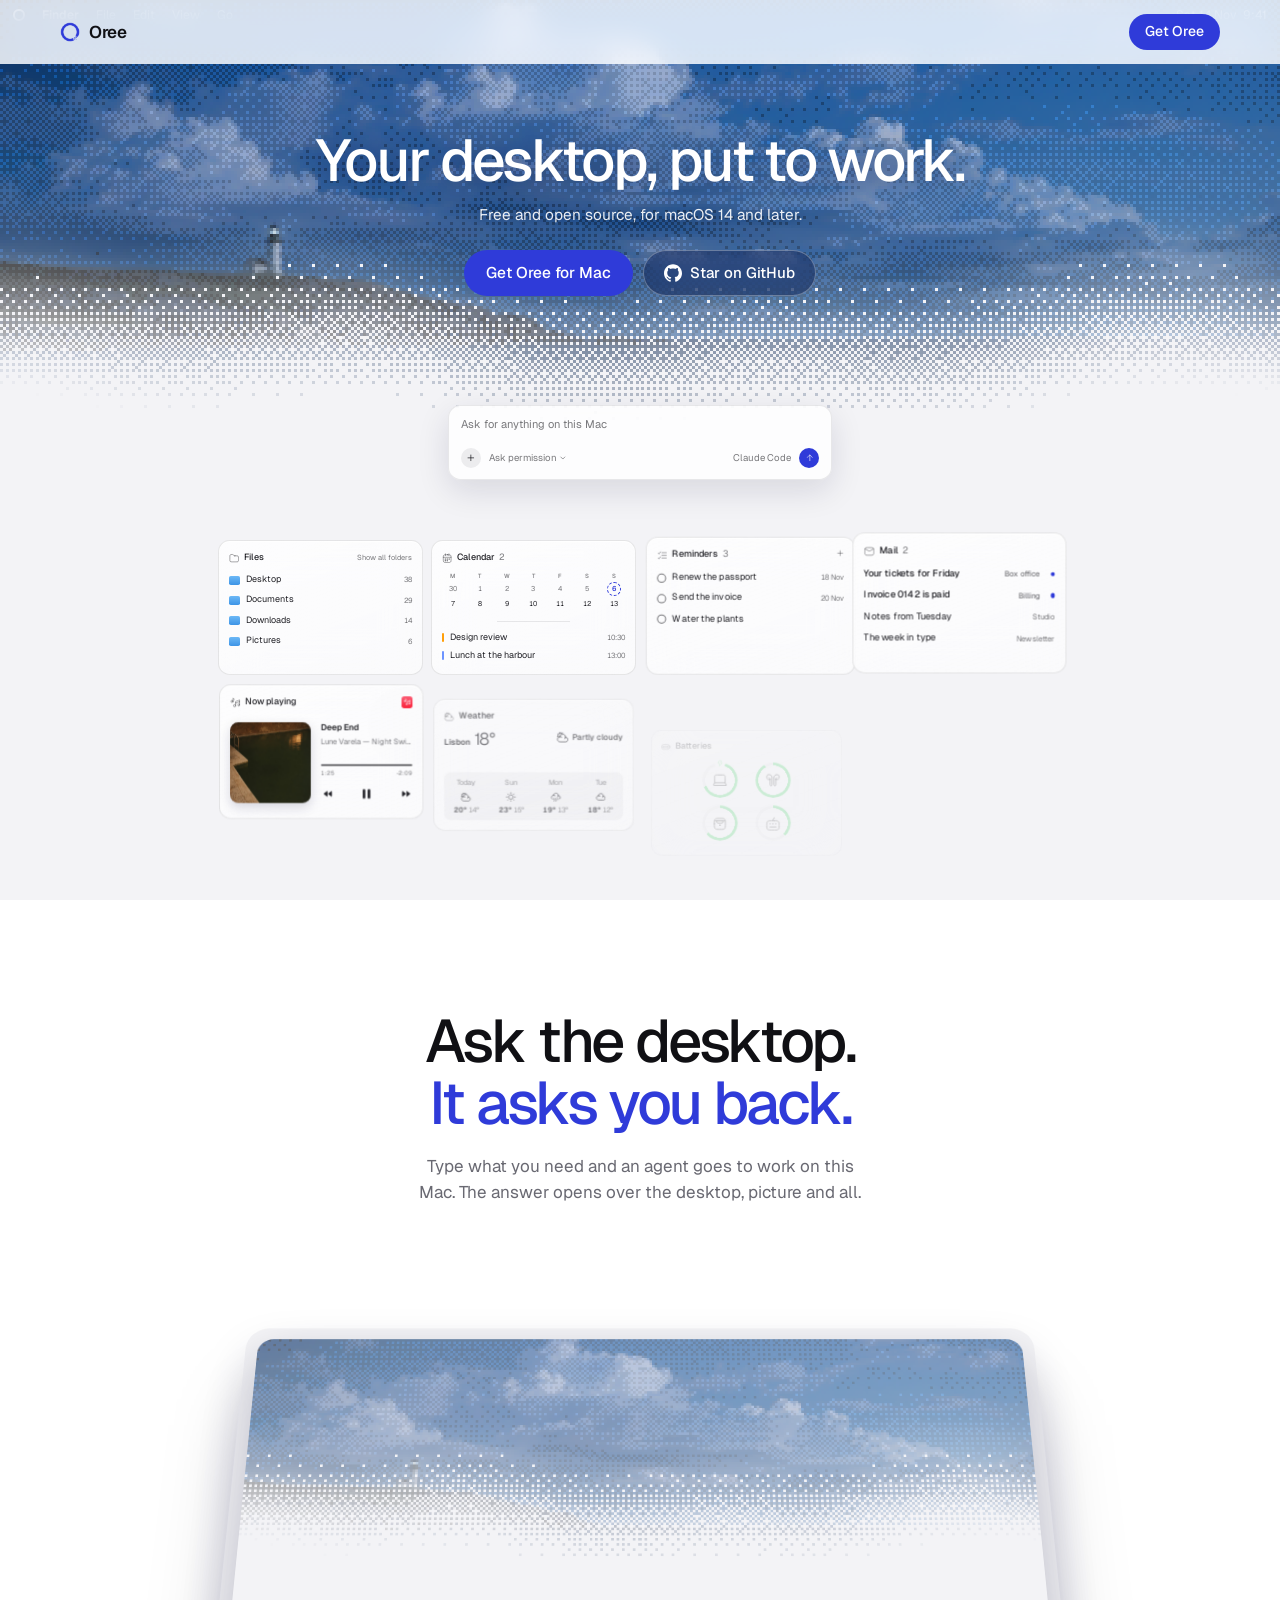
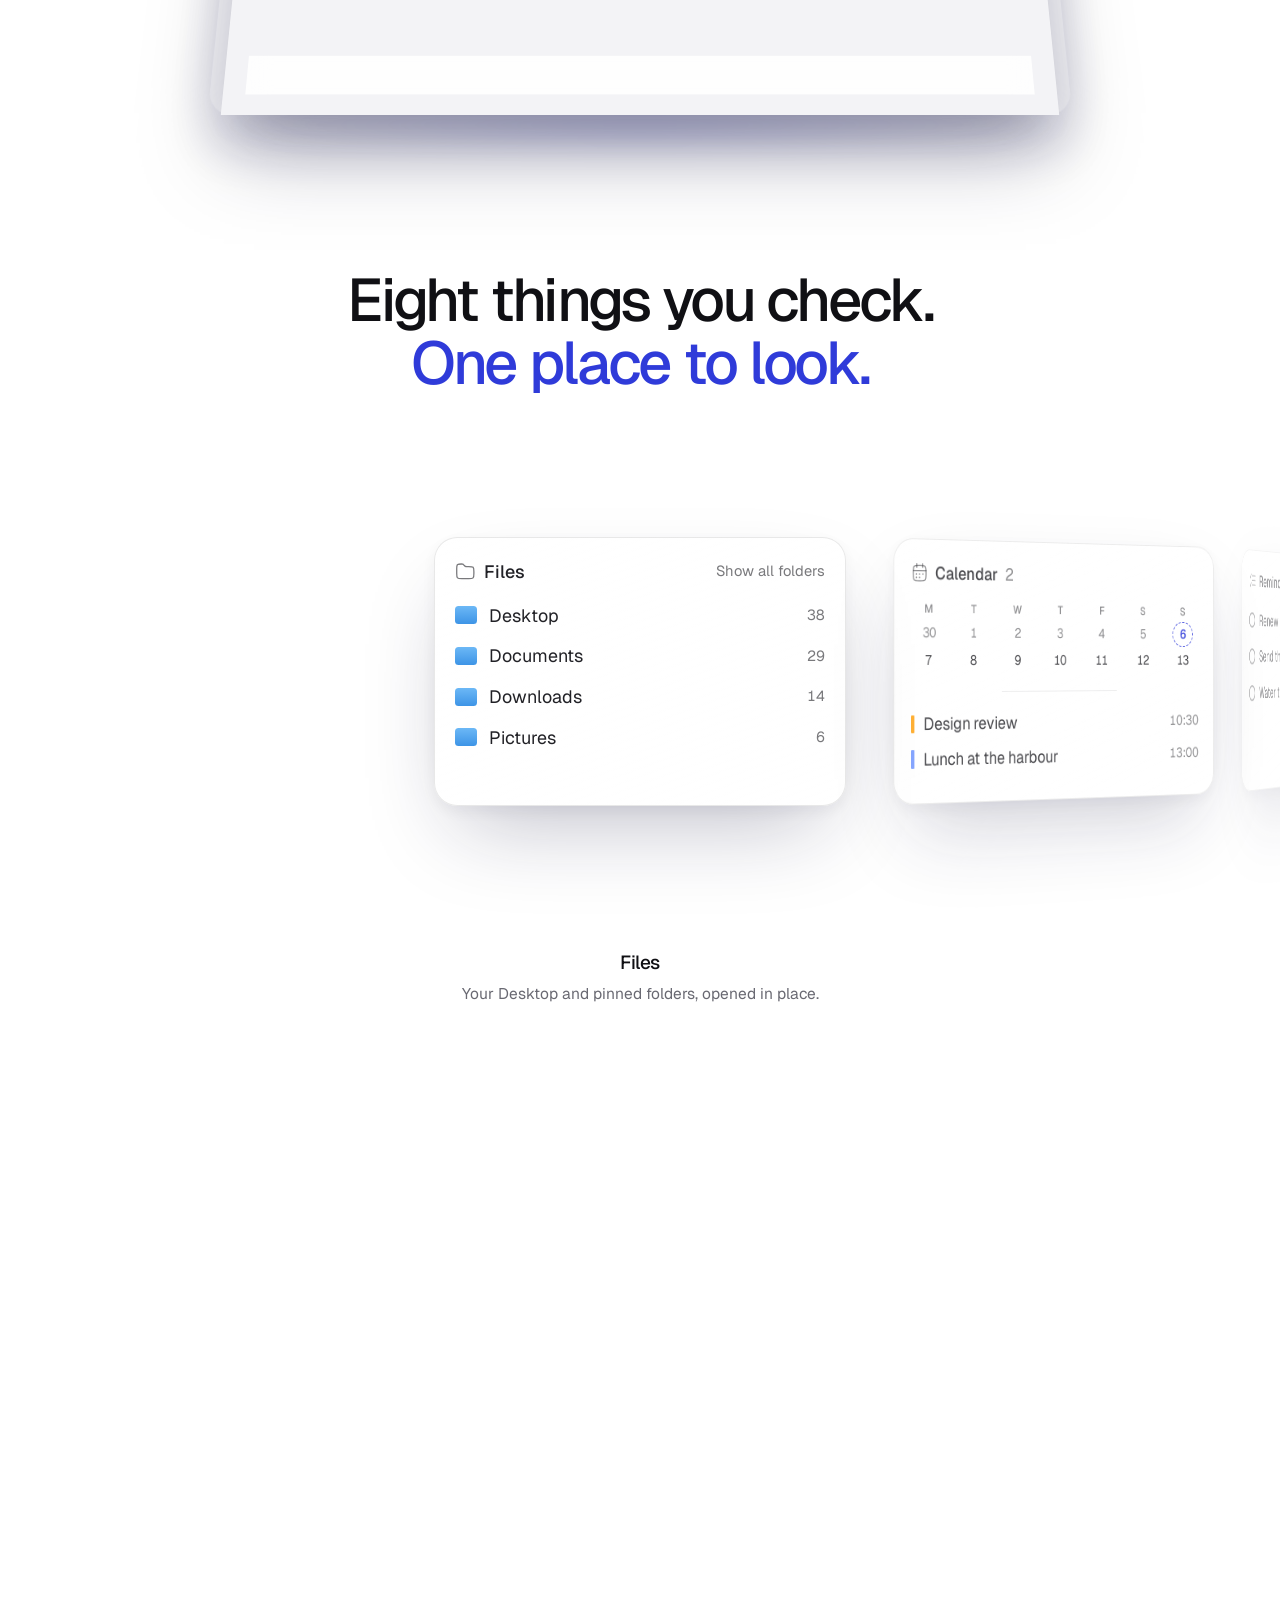
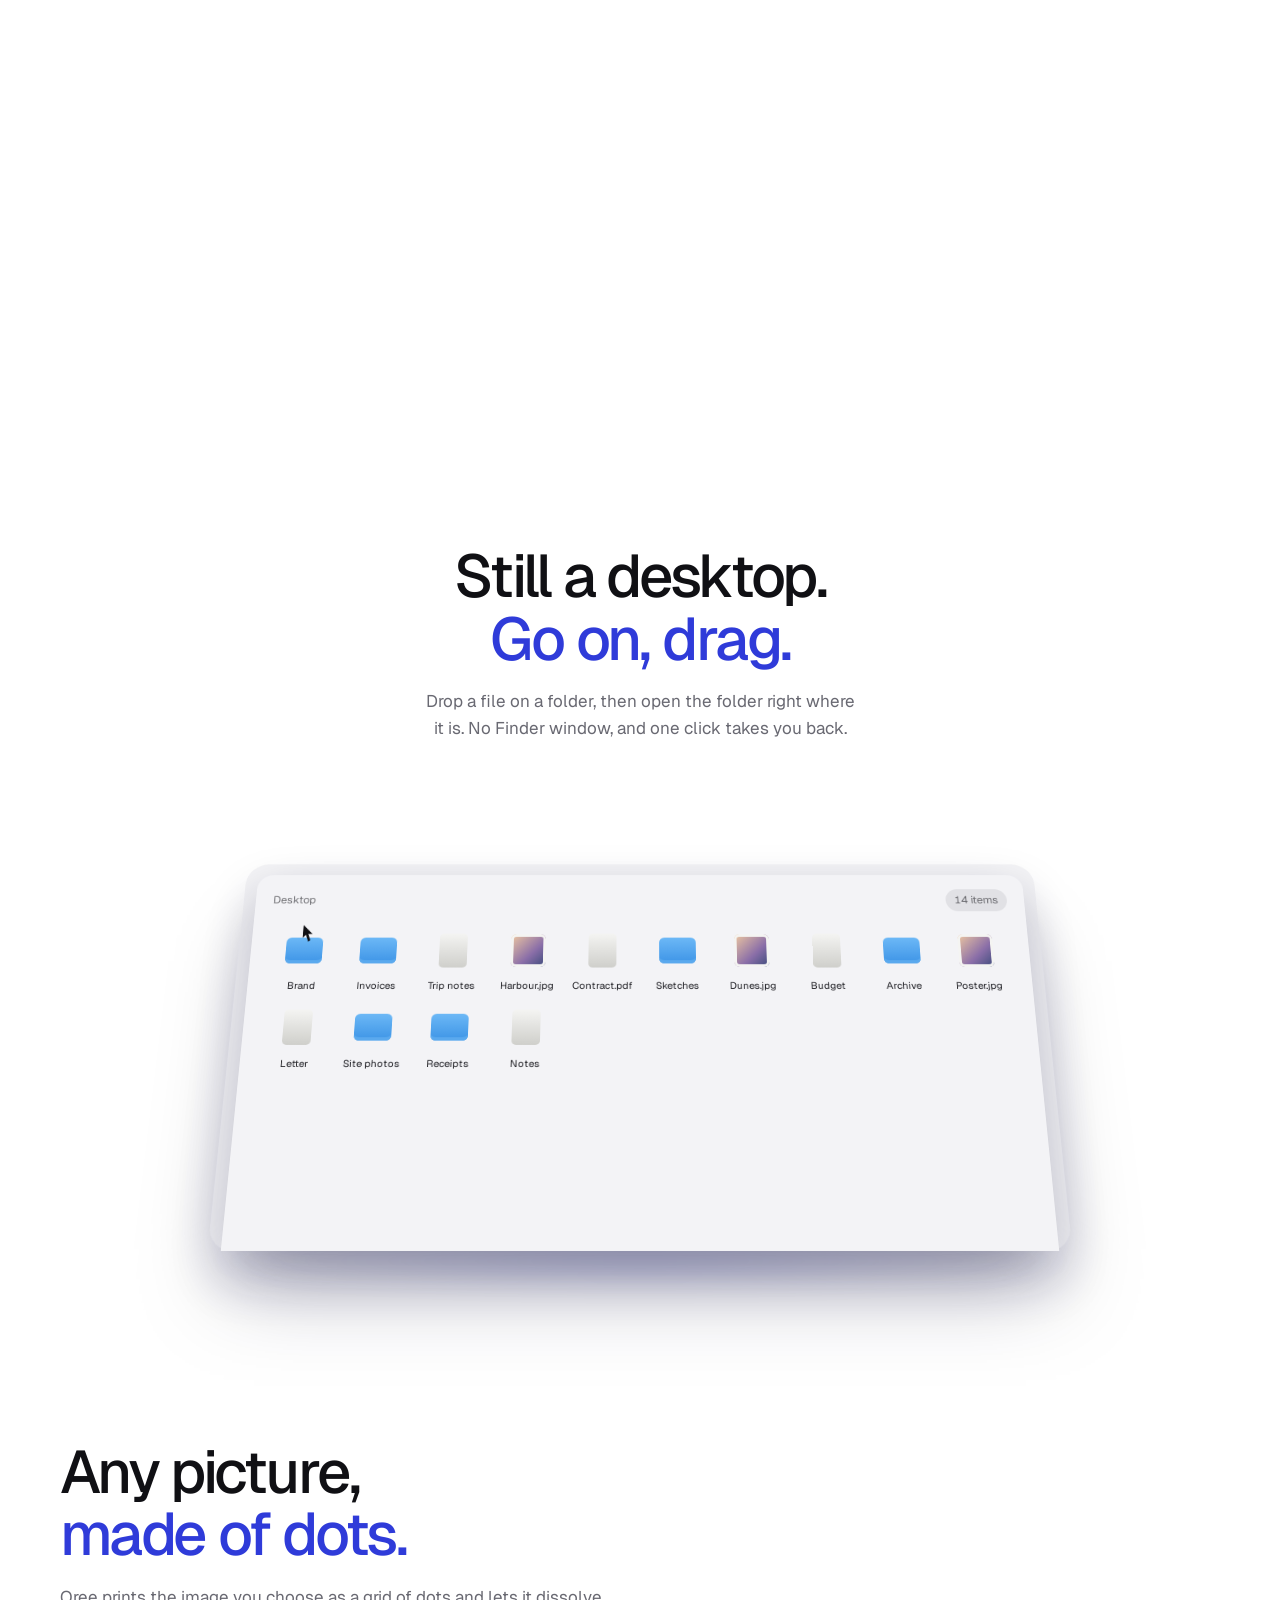
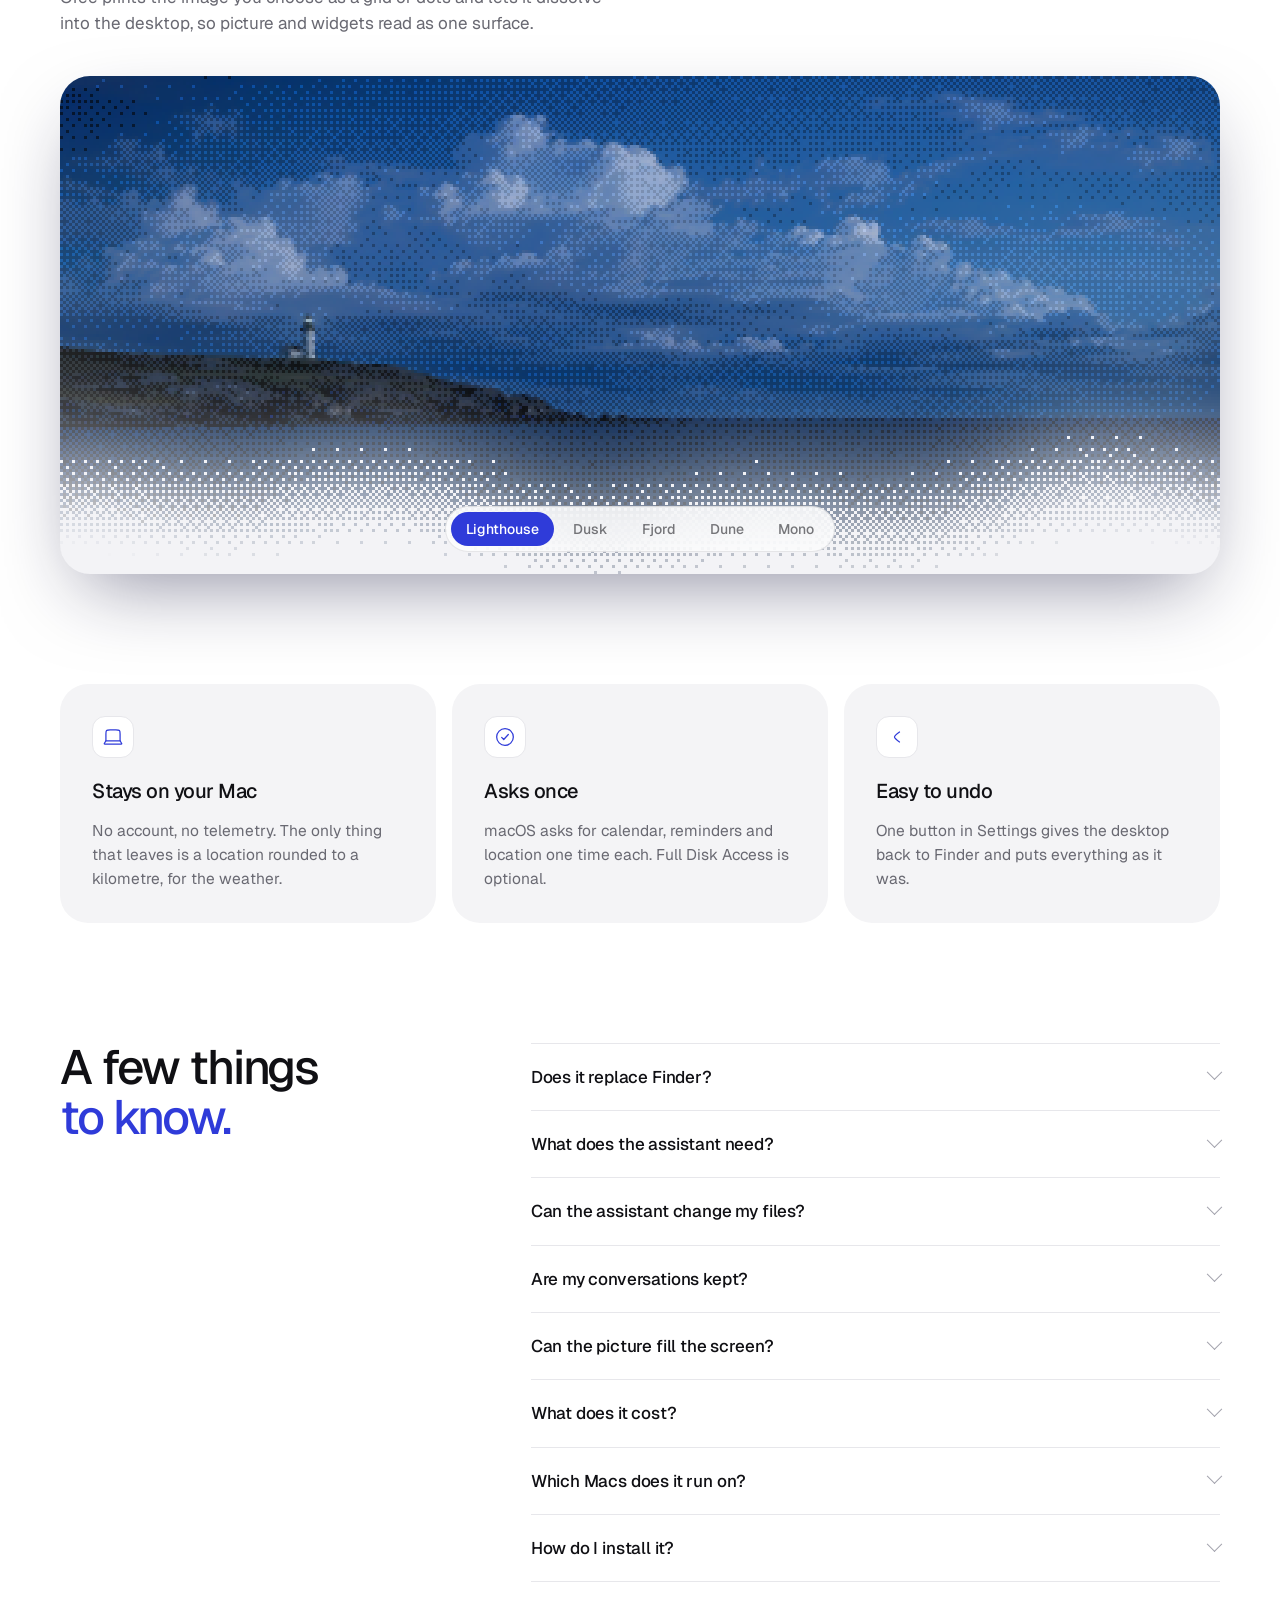
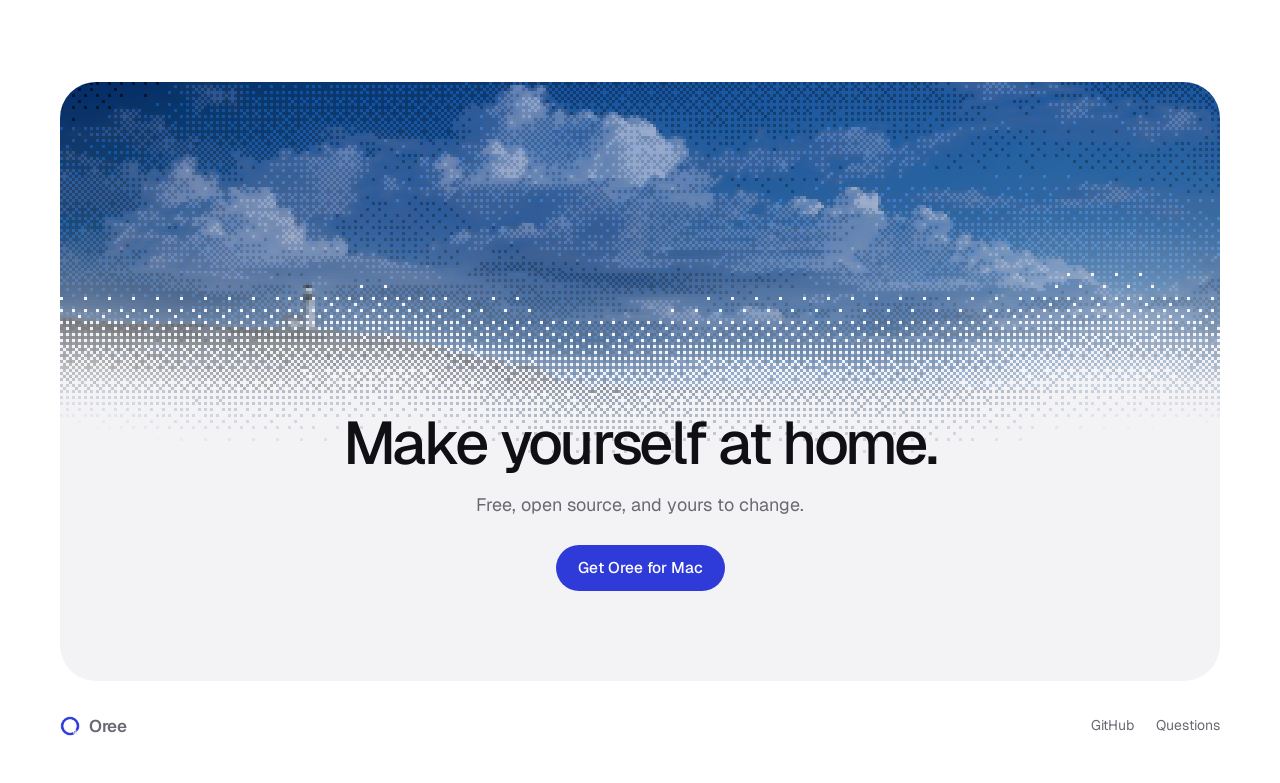
==== site/index.html @ 629a1aa3 "The Oree icon and mark The app bundle carries its icon (Resources/AppIcon.icns). The staging copy is" ====
<!doctype html>
<html lang="en">
<head>
<meta charset="utf-8">
<meta name="viewport" content="width=device-width, initial-scale=1">
<title>Oree · Your desktop, put to work</title>
<meta name="description" content="Oree takes the place of the macOS desktop: a picture across the top, a box to ask for anything, and your files, calendar, mail and music underneath. Free and open source.">
<meta property="og:title" content="Oree · Your desktop, put to work">
<meta property="og:description" content="A macOS desktop with widgets and an assistant. Free and open source.">
<meta property="og:type" content="website">
<meta property="og:url" content="https://oree.space">
<meta property="og:image" content="https://oree.space/og.jpg">
<meta property="og:image:width" content="1200">
<meta property="og:image:height" content="630">
<meta property="og:image:alt" content="Oree, written in white over a lighthouse on the coast at dusk">
<meta name="twitter:card" content="summary_large_image">
<meta name="twitter:image" content="https://oree.space/og.jpg">
<meta name="theme-color" content="#ffffff">
<link rel="icon" type="image/png" href="favicon.png">
<link rel="apple-touch-icon" href="apple-touch-icon.png">
<link rel="preconnect" href="https://fonts.googleapis.com">
<link rel="preconnect" href="https://fonts.gstatic.com" crossorigin>
<link href="https://fonts.googleapis.com/css2?family=Geist:wght@300;400;500;600&family=Geist+Mono:wght@400;500&display=swap" rel="stylesheet">
<link rel="stylesheet" href="style.css">
</head>
<body>

<header class="nav">
  <a class="brand" href="#top" aria-label="Oree, to the top"><span class="mark" aria-hidden="true"></span>Oree</a>
  <a class="button small" href="https://github.com/barisbuild/oree">Get Oree</a>
</header>

<main id="top">

  <!-- The clutter of a desktop gathers into Oree's widgets. -->
  <section class="sw" data-sw aria-labelledby="headline">
    <div class="sw-scene" data-scene>

      <div class="sw-desk" data-desk aria-hidden="true">
        <canvas class="picture sw-photo" data-picture data-hero-picture></canvas>
        <div class="sw-menubar"><span></span><b>Finder</b><i>File</i><i>Edit</i><i>View</i><i>Go</i><em>Sat 14 Nov&ensp;9:41</em></div>
        <div class="sw-box" data-box>
          <span class="sw-prompt">Ask for anything on this Mac</span>
          <div class="sw-row"><b><svg data-icon="plus"></svg></b><span class="perm">Ask permission<svg data-icon="chevronDown"></svg></span><span class="agent">Claude Code</span><b class="send"><svg data-icon="arrowUp"></svg></b></div>
        </div>
        <div class="sw-cards" data-cards></div>
        <p class="sw-mess" data-mess aria-hidden="true">Your desktop is messy and boring.</p>
      </div>

      <div class="sw-items" data-items aria-hidden="true"></div>

      <!-- What stays once the desktop fills the screen. -->
      <div class="sw-end">
        <h1 class="sw-end-title" id="headline">Your desktop, put to work.</h1>
        <p class="sw-end-line">Free and open source, for macOS 14 and later.</p>
        <div class="sw-end-actions">
          <a class="button" href="https://github.com/barisbuild/oree">Get Oree for Mac</a>
          <a class="badge" href="https://github.com/barisbuild/oree"><svg viewBox="0 0 24 24" aria-hidden="true"><path fill="currentColor" d="M12 .297c-6.63 0-12 5.373-12 12 0 5.303 3.438 9.8 8.205 11.385.6.113.82-.258.82-.577 0-.285-.01-1.04-.015-2.04-3.338.724-4.042-1.61-4.042-1.61C4.422 18.07 3.633 17.7 3.633 17.7c-1.087-.744.084-.729.084-.729 1.205.084 1.838 1.236 1.838 1.236 1.07 1.835 2.809 1.305 3.495.998.108-.776.417-1.305.76-1.605-2.665-.3-5.466-1.332-5.466-5.93 0-1.31.465-2.38 1.235-3.22-.135-.303-.54-1.523.105-3.176 0 0 1.005-.322 3.3 1.23.96-.267 1.98-.399 3-.405 1.02.006 2.04.138 3 .405 2.28-1.552 3.285-1.23 3.285-1.23.645 1.653.24 2.873.12 3.176.765.84 1.23 1.91 1.23 3.22 0 4.61-2.805 5.625-5.475 5.92.42.36.81 1.096.81 2.22 0 1.606-.015 2.896-.015 3.286 0 .315.21.69.825.57C20.565 22.092 24 17.592 24 12.297c0-6.627-5.373-12-12-12"/></svg>Star on GitHub</a>
        </div>
      </div>
    </div>
  </section>

  <!-- The assistant: words centred, the conversation on a screen that
       starts tipped back and lies flat as it comes into view, with what
       matters about it floating at different depths in front. -->
  <section class="tilt-section" id="assistant" aria-labelledby="assistant-title">
    <div class="head centred" data-reveal>
      <h2 id="assistant-title">Ask the desktop.<br><span>It asks you back.</span></h2>
      <p>Type what you need and an agent goes to work on this Mac. The answer opens over the desktop, picture and all.</p>
    </div>
    <div class="tilt-stage" data-reveal style="--i:1">
      <div class="tilt-screen">
        <div class="app chat" aria-label="An example conversation">
          <canvas class="picture" data-picture aria-hidden="true"></canvas>
          <div class="thread" data-thread></div>
          <div class="thinking" data-thinking aria-hidden="true"><span class="dots"><i></i><i></i><i></i><i></i><i></i><i></i><i></i><i></i><i></i></span><em>Thinking</em><small data-elapsed>0.0s</small></div>
          <div class="reply"><span data-typing></span><b></b></div>
        </div>
      </div>
      <ul class="tilt-notes">
        <li style="--n:0"><span class="tile"><svg data-icon="activity"></svg></span>Works through Claude Code, on your own account</li>
        <li style="--n:1"><span class="tile"><svg data-icon="checkCircle"></svg></span>Shows you each change before it is made</li>
        <li style="--n:2"><span class="tile"><svg data-icon="laptop"></svg></span>Keeps no keys and has no account of its own</li>
      </ul>
    </div>
  </section>

  <!-- The eight widgets on a curve, turned by scrolling. -->
  <section class="round" id="widgets" data-round aria-labelledby="round-title">
    <div class="pin">
      <div class="head">
        <h2 id="round-title">Eight things you check.<br><span>One place to look.</span></h2>
      </div>
      <div class="curve"><div class="wheel" data-wheel></div></div>
      <p class="about" data-about><strong></strong><span></span></p>
    </div>
  </section>

  <!-- The files, centred on a screen that lies flat as it arrives. -->
  <section class="tilt-section" id="files" aria-labelledby="files-title">
    <div class="head centred" data-reveal>
      <h2 id="files-title">Still a desktop.<br><span>Go on, drag.</span></h2>
      <p>Drop a file on a folder, then open the folder right where it is. No Finder window, and one click takes you back.</p>
    </div>
    <div class="tilt-stage" data-reveal style="--i:1">
      <div class="tilt-screen">
        <div class="app files" data-files aria-label="A file is dragged into a folder, and the folder opens in place">
          <div class="bar"><span class="path" data-path><svg data-icon="arrowLeft"></svg><em data-where>Desktop</em></span><span class="count" data-count></span></div>
          <div class="icons" data-icons></div>
          <i class="pointer" data-pointer></i>
        </div>
      </div>
      <ul class="tilt-notes">
        <li style="--n:0"><span class="tile"><svg data-icon="folder"></svg></span>Folders open in place, not in a window</li>
        <li style="--n:1"><span class="tile"><svg data-icon="cursor"></svg></span>Reorder, drop into folders, drag out to other apps</li>
        <li style="--n:2"><span class="tile"><svg data-icon="search"></svg></span>Stacks by kind, search, rename, compress</li>
      </ul>
    </div>
  </section>

  <section class="print" id="picture" aria-labelledby="picture-title">
    <div class="head" data-reveal>
      <h2 id="picture-title">Any picture,<br><span>made of dots.</span></h2>
      <p>Oree prints the image you choose as a grid of dots and lets it dissolve into the desktop, so picture and widgets read as one surface.</p>
    </div>
    <div class="plate" data-reveal style="--i:1">
      <canvas class="picture" data-picture data-resolve aria-hidden="true"></canvas>
      <div class="swatches" role="group" aria-label="Try a picture">
        <button type="button" data-look="photo" aria-pressed="true">Lighthouse</button>
        <button type="button" data-look="dusk" aria-pressed="false">Dusk</button>
        <button type="button" data-look="fjord" aria-pressed="false">Fjord</button>
        <button type="button" data-look="dune" aria-pressed="false">Dune</button>
        <button type="button" data-look="mono" aria-pressed="false">Mono</button>
      </div>
    </div>
  </section>

  <section class="trio" aria-label="Privacy">
    <div data-reveal><span class="tile"><svg data-icon="laptop"></svg></span><h3>Stays on your Mac</h3><p>No account, no telemetry. The only thing that leaves is a location rounded to a kilometre, for the weather.</p></div>
    <div data-reveal style="--i:1"><span class="tile"><svg data-icon="checkCircle"></svg></span><h3>Asks once</h3><p>macOS asks for calendar, reminders and location one time each. Full Disk Access is optional.</p></div>
    <div data-reveal style="--i:2"><span class="tile"><svg data-icon="arrowLeft"></svg></span><h3>Easy to undo</h3><p>One button in Settings gives the desktop back to Finder and puts everything as it was.</p></div>
  </section>

  <section class="faq" id="questions" aria-labelledby="faq-title">
    <h2 id="faq-title" data-reveal>A few things<br><span>to know.</span></h2>
    <div class="list" data-reveal style="--i:1">
      <details><summary>Does it replace Finder?</summary><p>No. Oree stands in for Finder's desktop, the layer behind your windows. Finder itself keeps running, your files stay where they are, and "Show in Finder" still opens Finder.</p></details>
      <details><summary>What does the assistant need?</summary><p>Claude Code installed and signed in on your Mac. Oree drives it and holds no keys of its own. Without it, the widgets and files still work.</p></details>
      <details><summary>Can the assistant change my files?</summary><p>Yes, and it asks first. Oree shows you each change with Allow and Don't allow before it is made. If you would rather it did not ask, Bypass permissions lets it act on its own, once you have accepted the risk.</p></details>
      <details><summary>Are my conversations kept?</summary><p>Yes, on your Mac, in Oree's own folder. They come back when Oree starts again, and the agent picks each one up where it left off.</p></details>
      <details><summary>Can the picture fill the screen?</summary><p>Yes. In Settings, choose Full screen and the picture runs to every edge, with the widgets as glass over it. At the top, it fades into the desktop instead.</p></details>
      <details><summary>What does it cost?</summary><p>Nothing. Oree is open source under the MIT licence. The assistant uses your own Claude plan.</p></details>
      <details><summary>Which Macs does it run on?</summary><p>macOS 14 or later. The glass surfaces need macOS 26; earlier versions get a frosted material instead.</p></details>
      <details><summary>How do I install it?</summary><p>For now you build it from source with one command, <code>./run.sh</code>. Xcode's command line tools are enough.</p></details>
    </div>
  </section>

  <section class="closing" data-reveal>
    <canvas class="picture" data-picture aria-hidden="true"></canvas>
    <h2>Make yourself at home.</h2>
    <p>Free, open source, and yours to change.</p>
    <a class="button" href="https://github.com/barisbuild/oree">Get Oree for Mac</a>
  </section>
</main>

<footer>
  <span class="brand"><span class="mark" aria-hidden="true"></span>Oree</span>
  <nav aria-label="Footer"><a href="https://github.com/barisbuild/oree">GitHub</a><a href="#questions">Questions</a></nav>
</footer>

<script type="module" src="app.js"></script>
</body>
</html>
---- site/style.css ----
:root {
  /* The page: white, a soft grey, and one blue. */
  --bg: #ffffff;
  --panel: #f4f4f6;
  --line: #e7e7eb;
  --ink: #101014;
  --soft: #696972;
  --faint: #a3a3ad;
  --blue: #2f3bd9;
  --blue-soft: #eceefd;
  /* The app shown on it, in its light appearance. */
  --app: #f3f3f6;
  --app-card: #ffffff;
  --app-line: rgb(16 16 30 / 0.09);
  --app-text: rgb(16 16 22 / 0.93);
  --app-soft: rgb(16 16 22 / 0.56);
  --app-blue: #2f3bd9;
  --green: #30d158;
  --sans: "Geist", ui-sans-serif, system-ui, -apple-system, "Helvetica Neue", sans-serif;
  --mono: "Geist Mono", ui-monospace, "SF Mono", Menlo, monospace;
  --page: min(1160px, 100vw - 40px);
  --out: cubic-bezier(0.22, 1, 0.36, 1);
  color-scheme: light;
}

* { box-sizing: border-box; }
html { scroll-behavior: smooth; background: var(--bg); }

body {
  margin: 0;
  background: var(--bg);
  color: var(--ink);
  font: 400 16px/1.55 var(--sans);
  -webkit-font-smoothing: antialiased;
  text-rendering: optimizeLegibility;
}

h1, h2, h3, p, ul, ol { margin: 0; }
ul, ol { padding: 0; list-style: none; }
a { color: inherit; text-decoration: none; }
button { font: inherit; color: inherit; }
svg[data-icon] { width: 1em; height: 1em; flex: none; }
canvas.picture { display: block; width: 100%; image-rendering: pixelated; }
:focus-visible { outline: 2px solid var(--blue); outline-offset: 3px; border-radius: 8px; }

/* ---- Nav */

.nav {
  position: sticky;
  top: 0;
  z-index: 30;
  display: flex;
  align-items: center;
  justify-content: space-between;
  gap: 20px;
  height: 64px;
  padding: 0 max(20px, (100vw - 1160px) / 2);
  background: rgb(255 255 255 / 0.84);
  backdrop-filter: blur(14px) saturate(1.6);
}

.brand { display: inline-flex; align-items: center; gap: 9px; font-weight: 600; font-size: 17px; letter-spacing: -0.02em; }
.mark { width: 20px; height: 20px; background: url("mark.png") center / contain no-repeat; }
.nav nav { display: flex; gap: 28px; font-size: 14.5px; color: var(--soft); }
.nav nav a { transition: color 0.2s; }
.nav nav a:hover { color: var(--ink); }

.button {
  display: inline-flex;
  align-items: center;
  height: 46px;
  padding: 0 22px;
  border-radius: 999px;
  background: var(--blue);
  color: #fff;
  font-weight: 500;
  font-size: 15.5px;
  transition: transform 0.25s var(--out), background 0.2s, box-shadow 0.25s;
}
.button:hover { background: #2530c4; transform: translateY(-1px); box-shadow: 0 8px 24px rgb(47 59 217 / 0.26); }
.button:active { transform: scale(0.98); }
.button.small { height: 36px; padding: 0 16px; font-size: 14px; }

h1, h2 { font-weight: 500; letter-spacing: -0.045em; text-wrap: balance; }
h2 { font-size: clamp(32px, 4.8vw, 60px); line-height: 1.04; }
h2 span { color: var(--blue); }
.eyebrow { font: 500 12.5px/1 var(--mono); letter-spacing: 0.08em; text-transform: uppercase; color: var(--blue); }

/* ---- Hero: a cursor sweeps the clutter of a desktop into Oree. The script
   sets each moving part's place from how far the page has scrolled; this
   keeps only looks, the arrivals on load and the idle drift. */

.sw { position: relative; height: calc(100vh - 64px); }

.sw-scene {
  position: sticky;
  top: 64px;
  height: calc(100vh - 64px);
  /* The desktop reaches up under the header. */
  overflow: visible;
}

/* ---- The clutter: files left lying on the desktop */

.sw-items { position: absolute; inset: 0; z-index: 2; pointer-events: none; }
/* The opening line, written across the middle of the clutter, above it. */
.sw-desk > .sw-mess { position: absolute; inset: 60% 12% 4%; z-index: 3; display: grid; place-content: center; margin: 0; text-align: center; font-size: clamp(30px, 3cqw, 56px); font-weight: 700; line-height: 1.05; letter-spacing: -0.04em; color: var(--ink); text-shadow: 0 0 1.2em var(--app), 0 0 0.4em var(--app); pointer-events: none; }
.sw-item { position: absolute; left: 0; top: 0; will-change: transform, opacity; }
/* Arrival on load, then a slow drift of its own: the page breathes before
   anyone scrolls. */
.sw-item > .icon {
  opacity: 0;
  scale: 0.6;
  transition: opacity 0.5s var(--out), scale 0.7s cubic-bezier(0.34, 1.56, 0.64, 1);
  transition-delay: calc(var(--n) * 25ms);
  animation: sw-drift var(--dur) ease-in-out var(--delay) infinite alternate;
}
.sw-scene.on .sw-item > .icon { opacity: 1; scale: 1; }
@keyframes sw-drift {
  from { transform: translate(0, 0) rotate(calc(var(--tilt) * -1deg)); }
  to { transform: translate(var(--dx), var(--dy)) rotate(calc(var(--tilt) * 1deg)); }
}
.sw-item .icon span { color: var(--ink); }
.sw-item .icon.picked span { color: #fff; }

/* A few kinds the main page does not draw. */
.icon.cal b::before { width: 36px; height: 38px; border-radius: 8px; background: linear-gradient(#ff5a4f 0 30%, #fff 30%); box-shadow: 0 0 0 1px rgb(16 16 30 / 0.08) inset; }
.icon.note b::before { width: 34px; height: 40px; border-radius: 5px; background: repeating-linear-gradient(#fff 0 7px, #e8e8ee 7px 8px), #fff; box-shadow: 0 0 0 1px rgb(16 16 30 / 0.1) inset; }
.icon.eml b::before { width: 42px; height: 30px; border-radius: 5px; background: linear-gradient(160deg, #6fc3ff, #2f7bf6); clip-path: polygon(0 0, 50% 55%, 100% 0, 100% 100%, 0 100%); }
.icon.mp3 b::before { width: 40px; height: 40px; border-radius: 9px; background: radial-gradient(circle at 30% 30%, #9db0ff, #2f3bd9 60%, #14186b); }

/* ---- The desktop the clutter becomes. 1em inside it is 1% of its width. */

.sw-desk {
  --frame: 1;
  --photo: 1;
  position: absolute;
  left: 50%;
  /* The whole window, from under the header to the fold. */
  top: calc(50% - 32px);
  width: 100%;
  height: 100vh;
  container-type: inline-size;
  background: rgb(243 243 246 / var(--frame));
  transform: translate(-50%, -50%);
  color: var(--app-text);
}
.sw-desk > * { font-size: 0.82cqw; }

.sw-photo { position: absolute; inset: 0 0 auto; height: 47%; opacity: var(--photo, 0); }
.sw-menubar { position: absolute; inset: 0 0 auto; display: flex; align-items: center; gap: 1.4em; height: 2.5em; padding: 0 1.1em; font-size: 0.95cqw; color: #fff; text-shadow: 0 1px 3px rgb(0 0 30 / 0.35); opacity: var(--photo, 0); }
.sw-menubar span { width: 0.95em; height: 0.95em; border: 0.24em solid currentColor; border-radius: 50%; }
.sw-menubar b { font-weight: 600; }
.sw-menubar i { font-style: normal; opacity: 0.86; }
.sw-menubar em { margin-left: auto; font-style: normal; }

.sw-box {
  position: absolute; top: 45%; left: 35%; width: 30%; z-index: 2;
  padding: 1em 1.1em; border: 1px solid var(--app-line); border-radius: 1.2em;
  background: rgb(255 255 255 / 0.82); backdrop-filter: blur(18px) saturate(1.4);
  box-shadow: 0 1em 3em rgb(20 20 60 / 0.12);
}
.sw-prompt { display: block; margin-bottom: 1.3em; font-size: 1.06em; color: var(--app-soft); }
.sw-row { display: flex; align-items: center; justify-content: space-between; color: var(--app-soft); font-size: 0.92em; }
.sw-row span { display: inline-flex; align-items: center; gap: 0.5em; }
.sw-row { justify-content: flex-start; gap: 0.8em; }
.sw-row b { display: grid; place-items: center; width: 2.1em; height: 2.1em; border-radius: 50%; background: rgb(16 16 30 / 0.07); color: var(--app-text); }
.sw-row .perm { gap: 0.2em; }
.sw-row .agent { margin-left: auto; }
.sw-row b.send { background: var(--app-blue); color: #fff; }

.sw-cards { position: absolute; inset: 60% 17% auto; z-index: 1; display: grid; grid-template-columns: repeat(4, 1fr); gap: 0.8em; }
.sw-cards .w { font-size: 0.86em; opacity: 0; will-change: transform, opacity; }

/* ---- The words over the sky, there from the start. */

.sw-end {
  position: absolute; left: 0; right: 0; top: 8%; z-index: 5;
  display: grid; justify-items: center; gap: 14px; padding: 0 20px; text-align: center; color: #fff;
  opacity: 0; transform: translateY(16px); visibility: hidden;
  transition: opacity 0.7s var(--out), transform 0.8s var(--out), visibility 0s 0.8s;
}
.sw-scene.on .sw-end { opacity: 1; transform: none; visibility: visible; transition-delay: 0.15s; transition-property: opacity, transform, visibility; transition-duration: 0.7s, 0.8s, 0s; }
.sw-end-title { font-size: clamp(36px, 4.6vw, 64px); font-weight: 500; line-height: 1; letter-spacing: -0.045em; text-shadow: 0 2px 24px rgb(0 10 60 / 0.35); }
.sw-end-line { font-size: clamp(15px, 1.2vw, 18px); opacity: 0.9; text-shadow: 0 1px 10px rgb(0 10 60 / 0.4); }
.sw-end-actions { display: flex; flex-wrap: wrap; justify-content: center; gap: 10px; margin-top: 8px; }
.badge {
  display: inline-flex; align-items: center; gap: 8px; height: 46px; padding: 0 20px; border-radius: 999px;
  border: 1px solid rgb(255 255 255 / 0.3); background: rgb(14 20 60 / 0.42); backdrop-filter: blur(14px) saturate(1.4);
  color: #fff; font-size: 15px; font-weight: 500; transition: background 0.2s;
}
.badge:hover { background: rgb(14 20 60 / 0.56); }
.badge svg { width: 18px; height: 18px; }




/* ---- A widget. Everything inside is in ems, so it scales with its font. */

.w { display: flex; flex-direction: column; gap: 0.9em; height: 15em; padding: 1.1em; overflow: hidden; border: 1px solid rgb(0 0 0 / 0.09); border-radius: 1.3em; background: linear-gradient(160deg, rgb(255 255 255 / 0.82), rgb(255 255 255 / 0.62)); -webkit-backdrop-filter: blur(22px) saturate(1.6); backdrop-filter: blur(22px) saturate(1.6); box-shadow: inset 0 1px 0 rgb(255 255 255 / 0.9); color: var(--app-text); text-align: left; }
.w h3 { display: flex; align-items: center; gap: 0.5em; font-size: 1em; font-weight: 500; letter-spacing: 0; }
.w h3 svg { color: var(--app-soft); font-size: 1.15em; }
.w h3 em { font-style: normal; font-weight: 400; color: var(--app-soft); }
.w h3 a { margin-left: auto; font-size: 0.82em; font-weight: 400; color: var(--app-soft); }
.w h3 a.add svg { color: var(--app-soft); font-size: 1.1em; }

.rows { display: grid; gap: 0.72em; }
.rows li { display: flex; align-items: center; gap: 0.65em; white-space: nowrap; }
.rows li > i { margin-left: auto; padding-left: 0.6em; font-style: normal; font-size: 0.82em; color: var(--app-soft); font-variant-numeric: tabular-nums; }
.fold { width: 1.25em; height: 1em; border-radius: 0.2em; background: linear-gradient(#6cb8f6, #3d94e6); }
.events b { width: 0.22em; height: 1.05em; border-radius: 1px; background: var(--c); }
/* As in the app: two weeks, today ringed with a dashed line, then a short rule. */
.fortnight { display: grid; grid-template-columns: repeat(7, 1fr); gap: 0.15em 0; margin: -0.2em -0.35em 0; text-align: center; font-size: 0.78em; font-variant-numeric: tabular-nums; }
.fortnight b { font-size: 0.85em; font-weight: 500; color: var(--app-soft); }
.fortnight i { justify-self: center; width: 2em; padding: 0.1em 0; border: 1px dashed transparent; border-radius: 1em; font-style: normal; }
.fortnight i.past { color: var(--app-soft); }
.fortnight i.today { border-color: var(--app-blue); color: var(--app-blue); font-weight: 600; }
.rule { width: 40%; margin: 0.1em auto; border: 0; border-top: 1px solid var(--app-line); }
.w:has(.fortnight) .rows { gap: 0.45em; }
.todo li { cursor: pointer; transition: opacity 0.3s; }
.todo b { display: grid; place-items: center; width: 1em; height: 1em; border: 0.12em solid var(--app-soft); border-radius: 50%; transition: background 0.2s, border-color 0.2s; }
.todo li.done { opacity: 0.4; text-decoration: line-through; }
.todo li.done b { background: var(--app-blue); border-color: var(--app-blue); }
.rows li > i { color: var(--app-soft); }
.mail b { flex: none; width: 0.45em; height: 0.45em; margin-left: 0.5em; border-radius: 50%; }
.mail .unread { font-weight: 500; }
.mail .unread b { background: var(--app-blue); }
.mail li { overflow: hidden; }

/* As in the app: a large cover, and beside it, hanging from its top edge,
   the app it plays in, the title and the artist; the controls on its foot. */
.playing { display: flex; gap: 1.1em; align-items: flex-start; margin: auto 0; }
.cover { flex: none; width: 9em; height: 9em; border-radius: 0.9em; background: #2a2a1c url("cover.jpg") center / cover; box-shadow: 0 0.5em 1.2em rgb(20 20 60 / 0.16); }
.playing div { display: flex; flex-direction: column; gap: 0.25em; height: 9em; min-width: 0; flex: 1; }
.playing strong { font-size: 0.95em; font-weight: 600; line-height: 1.3; display: -webkit-box; -webkit-line-clamp: 2; -webkit-box-orient: vertical; overflow: hidden; }
.playing small { font-size: 0.85em; color: var(--app-soft); white-space: nowrap; overflow: hidden; text-overflow: ellipsis; }
.w h3 .app { display: grid; place-items: center; width: 1.25em; height: 1.25em; margin-left: auto; border-radius: 0.3em; background: linear-gradient(#fb5c74, #fa233b); color: #fff; }
.w h3 .app svg { color: #fff; font-size: 0.8em; }
.progress { display: grid; gap: 0.3em; margin-top: auto; }
.progress .bar { height: 0.28em; border-radius: 1em; background: rgb(16 16 30 / 0.08); overflow: hidden; }
.progress .bar i { display: block; width: 38%; height: 100%; border-radius: 1em; background: var(--app-soft); animation: play 129s linear forwards; }
@keyframes play { to { width: 100%; } }
.progress .times { display: flex; justify-content: space-between; font-size: 0.66em; color: var(--app-soft); font-variant-numeric: tabular-nums; }
.progress .times i { font-style: normal; }
/* As Apple draws them: bare symbols, the middle one larger. */
.controls { display: flex; align-items: center; justify-content: space-between; margin: 0.35em -0.4em 0; }
.controls i, .controls b { display: grid; place-items: center; width: 2.2em; height: 2.2em; }
.controls svg { width: 1.3em; height: 1.3em; color: var(--app-text); }
.controls b svg { width: 1.75em; height: 1.75em; }

/* As in the app: two columns from one top line, where and how warm on the
   left, the sky, what it is doing and the day's range on the right; the
   days ahead on a panel of their own. */
.weather { display: flex; flex-direction: column; flex: 1; }
.now { display: flex; align-items: flex-start; gap: 0.6em; }
.now div { display: flex; align-items: baseline; gap: 0.45em; }
.now div small { font-size: 0.92em; font-weight: 600; }
.now strong { font-size: 1.9em; font-weight: 300; line-height: 1; letter-spacing: -0.03em; }
.now span { display: flex; align-items: center; gap: 0.4em; margin-left: auto; }
.now span svg { width: 1.4em; height: 1.4em; }
.now span small { font-size: 0.92em; font-weight: 500; }
.now span i { font-style: normal; font-size: 0.8em; color: var(--app-soft); font-variant-numeric: tabular-nums; }
.weather ol { display: grid; grid-template-columns: repeat(4, 1fr); margin-top: auto; padding: 0.65em 0; border-radius: 0.9em; background: rgb(16 16 30 / 0.045); text-align: center; font-size: 0.82em; color: var(--app-soft); }
.weather ol li { display: grid; justify-items: center; gap: 0.4em; }
.weather ol svg { width: 1.45em; height: 1.45em; color: var(--app-text); }
.weather ol i { font-style: normal; font-variant-numeric: tabular-nums; }
.weather ol i b { font-weight: 600; color: var(--app-text); }

@property --fill { syntax: "<number>"; inherits: true; initial-value: 0; }
.rings { display: grid; grid-template-columns: repeat(2, 4.2em); gap: 0.9em 2.2em; place-content: center; flex: 1; padding-bottom: 0.3em; }
.ring { --fill: var(--level); position: relative; display: grid; place-items: center; aspect-ratio: 1; border-radius: 50%; transition: --fill 1.2s var(--out); }
.ring::before { content: ""; position: absolute; inset: 0; border-radius: 50%; background: conic-gradient(var(--green) calc(var(--fill) * 1%), rgb(16 16 30 / 0.08) 0); -webkit-mask: radial-gradient(closest-side, transparent 83%, #000 84%); mask: radial-gradient(closest-side, transparent 83%, #000 84%); }
.ring svg { grid-area: 1 / 1; font-size: 1.75em; }
/* Charging, as macOS shows it: a small bolt in a gap at the top of the ring. */
.ring.charging::before { background: conic-gradient(from 18deg, var(--green) calc(var(--fill) * 3.24deg), rgb(16 16 30 / 0.08) 0 324deg, transparent 0); }
.ring .bolt { position: absolute; top: -0.42em; left: 50%; transform: translateX(-50%); display: grid; color: var(--green); }
.ring .bolt svg { font-size: 0.85em; }

.focus { display: grid; grid-template-columns: 1fr auto; align-items: center; flex: 1; }
.focus strong { font-size: 3.6em; font-weight: 300; letter-spacing: -0.03em; font-variant-numeric: tabular-nums; }
.focus .keys { display: flex; align-items: center; gap: 0.5em; }
.focus button { display: grid; place-items: center; width: 3.2em; height: 3.2em; border: 0; border-radius: 50%; background: rgb(16 16 30 / 0.08); color: inherit; font-size: 1.1em; cursor: pointer; transition: background 0.2s, transform 0.2s var(--out); }
.focus button.again { width: 2.4em; height: 2.4em; font-size: 0.95em; }
.focus button[hidden] { display: none; }
.focus button:hover { background: rgb(16 16 30 / 0.16); transform: scale(1.06); }
/* The ruler runs edge to edge across the card and fades at both ends. */
.ruler { position: relative; grid-column: 1 / -1; align-self: end; height: 2.75em; margin: 0 -1.1em -0.2em; overflow: hidden; touch-action: none; -webkit-mask-image: linear-gradient(90deg, transparent, #000 20%, #000 80%, transparent); mask-image: linear-gradient(90deg, transparent, #000 20%, #000 80%, transparent); }
.ruler.free { cursor: ew-resize; }
.scale { position: absolute; left: 50%; top: 0; transition: transform 0.25s linear; }
.scale i { position: absolute; left: calc(var(--m) * 0.75em); top: 0.3em; width: 1px; height: 0.5em; background: var(--app-soft); }
.scale i.major { height: 0.95em; }
.scale i.past { opacity: 0.35; }
.scale b { position: absolute; top: 2.05em; left: 0; transform: translateX(-50%); font-size: 0.7em; font-weight: 500; color: var(--app-soft); font-variant-numeric: tabular-nums; }
.needle { position: absolute; left: 50%; top: 0.1em; width: 0.17em; height: 1.15em; margin-left: -0.085em; border-radius: 1em; background: var(--app-blue); }

@keyframes blink { 50% { opacity: 0; } }

/* ---- Things arrive as they scroll into view */

[data-reveal] { opacity: 0; transform: translateY(28px); filter: blur(8px); transition: opacity 0.8s var(--out), transform 0.9s var(--out), filter 0.8s var(--out); transition-delay: calc(var(--i, 0) * 110ms); }
[data-reveal].in { opacity: 1; transform: none; filter: none; }

/* A grey stage with a field of dots fading in at its foot. */
.inset { position: relative; border-radius: 30px; background: var(--panel); overflow: hidden; }
.inset::after {
  content: ""; position: absolute; inset: auto 0 0; height: 130px; pointer-events: none;
  background: radial-gradient(circle, rgb(47 59 217 / 0.24) 1px, transparent 1.4px) 0 0 / 9px 9px;
  mask: linear-gradient(90deg, #000, transparent 24%, transparent 76%, #000), linear-gradient(transparent, #000);
  mask-composite: intersect;
}
.inset > * { position: relative; z-index: 1; }

.head { display: grid; gap: 18px; }
.head > p:not(.eyebrow) { max-width: 560px; color: var(--soft); font-size: 17px; }

/* ---- Widgets: eight cards on a curve, turned by scrolling */

.round { position: relative; height: 380vh; scroll-margin-top: 0; }
.pin { position: sticky; top: 64px; height: calc(100vh - 64px); display: grid; grid-template-rows: auto 1fr auto; justify-items: center; gap: 12px; padding: 6vh 0 5vh; overflow: clip; }
.pin .head { justify-items: center; text-align: center; }

.curve { --w: 23em; --r: 56em; align-self: center; width: 100%; height: 17em; font-size: clamp(12px, 1.4vw, 20px); perspective: 120em; perspective-origin: 50% 46%; }
.wheel { position: relative; width: 100%; height: 100%; transform-style: preserve-3d; transform: translateZ(calc(var(--r) * -1)) rotateY(calc(var(--turn, 0) * -1deg)); }
.wheel .w {
  position: absolute; left: 50%; top: 50%; width: var(--w); margin: -7.5em 0 0 calc(var(--w) / -2);
  transform: rotateY(calc(var(--i) * 26deg)) translateZ(var(--r));
  backface-visibility: hidden;
  opacity: var(--near, 0);
  box-shadow: 0 2.2em 5em -1.4em rgb(20 20 60 / 0.28), 0 0.3em 1em rgb(20 20 60 / 0.06);
}
.about { display: grid; justify-items: center; gap: 4px; min-height: 58px; text-align: center; }
.about strong { font-size: 19px; font-weight: 500; letter-spacing: -0.02em; }
.about span { color: var(--soft); font-size: 15.5px; }
.about.swap strong, .about.swap span { animation: row-in 0.5s var(--out); }

/* ---- Files and Assistant: words beside a piece of the app */

.split { display: grid; grid-template-columns: minmax(0, 5fr) minmax(0, 7fr); align-items: center; gap: clamp(28px, 5vw, 72px); width: var(--page); margin: 0 auto; padding: 70px 0; scroll-margin-top: 30px; }
.split.flip { grid-template-columns: minmax(0, 7fr) minmax(0, 5fr); }
.split.flip .words { order: 2; }
.words { display: grid; gap: 20px; }
.words > p:not(.eyebrow) { color: var(--soft); font-size: 17px; max-width: 46ch; }
.points { display: grid; gap: 11px; font-size: 15.5px; color: var(--soft); }
.points li { position: relative; padding-left: 24px; }
.points li::before { content: ""; position: absolute; left: 2px; top: 0.56em; width: 8px; height: 8px; border-radius: 50%; background: var(--blue-soft); box-shadow: 0 0 0 2.5px var(--blue) inset; }

.inset.bleed { padding: clamp(18px, 3vw, 40px) clamp(18px, 3vw, 40px) 0; }
.app { position: relative; border-radius: 18px 18px 0 0; background: var(--app); color: var(--app-text); box-shadow: 0 24px 60px rgb(20 20 60 / 0.26); overflow: hidden; }

.files { height: 400px; padding: 18px 20px; user-select: none; }
.files .bar { display: flex; justify-content: space-between; align-items: center; font-size: 13px; color: var(--app-soft); }
.files .bar span { display: inline-flex; align-items: center; gap: 6px; }
.files .count { padding: 4px 10px; border-radius: 999px; background: rgb(16 16 30 / 0.08); font-variant-numeric: tabular-nums; }
.icons { display: grid; grid-template-columns: repeat(auto-fill, minmax(78px, 1fr)); gap: 12px 4px; margin-top: 20px; }
.icon { display: grid; justify-items: center; gap: 6px; font-size: 11.5px; text-align: center; }
.icon b { display: grid; place-items: center; width: 58px; height: 58px; border-radius: 10px; transition: background 0.15s; }
.icon b::before { content: ""; width: 42px; height: 32px; border-radius: 6px; background: linear-gradient(#6cb8f6, #3d94e6); box-shadow: 0 -5px 0 -1px #5aa9ee inset; }
.icon.doc b::before { width: 32px; height: 42px; border-radius: 5px; background: linear-gradient(#f4f4f2, #cfcfcb); box-shadow: none; }
.icon.pic b::before { width: 40px; height: 40px; border-radius: 6px; background: linear-gradient(135deg, #f0c9a0, #8a6ea8 60%, #3a4a7a); box-shadow: 0 0 0 3px #f4f4f2 inset; }
.icon span { max-width: 76px; padding: 1px 6px; border-radius: 5px; overflow: hidden; text-overflow: ellipsis; white-space: nowrap; transition: background 0.15s; }
.icons .icon span { max-width: 84px; padding: 0; white-space: normal; text-align: center; line-height: 1.45; display: -webkit-box; -webkit-line-clamp: 2; -webkit-box-orient: vertical; }
.icons .icon span em { padding: 1px 4px; border-radius: 4px; font-style: normal; -webkit-box-decoration-break: clone; box-decoration-break: clone; transition: background 0.15s; }
.icon.picked b { background: rgb(16 16 30 / 0.12); }
.icon.picked span { background: var(--app-blue); color: #fff; }
.icons .icon.picked span { background: none; color: inherit; }
.icons .icon.picked span em { background: #0a64e0; color: #fff; }
/* The drag-into-a-folder story. */
.files .path em { font-style: normal; }
.files .path:not(.up) svg { display: none; }
.files .path.press { opacity: 0.5; }
.icons { transition: opacity 0.22s; }
.icons.swap { opacity: 0; }
.icon.lifted { opacity: 0.35; }
.icon.gone { opacity: 0; transition: opacity 0.3s; }
.icon.target b { background: rgb(47 59 217 / 0.14); box-shadow: 0 0 0 2px var(--app-blue) inset; }
.icon.took b { animation: took 0.45s var(--out); }
@keyframes took { 40% { scale: 1.14; } }
.ghost { position: absolute; left: 0; top: 0; z-index: 3; width: 78px; pointer-events: none; opacity: 0.92; }
.ghost.drop { scale: 0.3; opacity: 0; transition: scale 0.35s var(--out), opacity 0.35s; }
.files .pointer { z-index: 4; }
/* The pointer that shows how, until a real one takes over. */
.pointer { position: absolute; left: 0; top: 0; width: 15px; height: 21px; opacity: 0; pointer-events: none; transition: opacity 0.3s; background: #101014; clip-path: polygon(0 0, 0 78%, 26% 60%, 46% 100%, 62% 92%, 43% 55%, 76% 55%); filter: drop-shadow(0 0 1px #fff) drop-shadow(0 1px 2px rgb(0 0 0 / 0.3)); }

.chat { height: 400px; }
.chat > .picture { position: absolute; inset: 0 0 auto; height: 62%; opacity: 0.6; }
.thread { position: absolute; inset: 22px 24px 78px; display: flex; flex-direction: column; justify-content: flex-end; gap: 11px; font-size: 14px; }
.thread p { max-width: 90%; opacity: 0; transform: translateY(10px); filter: blur(4px); transition: opacity 0.45s var(--out), transform 0.55s var(--out), filter 0.45s; }
.thread p.in { opacity: 1; transform: none; filter: none; }
.thread .you { align-self: flex-start; padding: 8px 13px; border: 1px solid var(--app-line); border-radius: 13px; background: rgb(255 255 255 / 0.88); backdrop-filter: blur(12px); }
.thread .tool { font: 400 12px/1.5 var(--mono); color: var(--app-soft); }
.thread .ask { display: flex; align-items: center; gap: 8px; max-width: 100%; padding: 10px 12px; border: 1px solid var(--app-line); border-radius: 13px; background: rgb(255 255 255 / 0.94); font: 400 12px/1.4 var(--mono); }
.thread .ask b { margin-left: auto; padding: 4px 11px; border-radius: 7px; background: var(--app-blue); color: #fff; font: 500 12.5px var(--sans); white-space: nowrap; animation: nudge 1.6s ease-in-out infinite; }
.thread .ask i { padding: 4px 11px; border-radius: 7px; background: rgb(16 16 30 / 0.09); font: 500 12.5px var(--sans); white-space: nowrap; }
@keyframes nudge { 50% { box-shadow: 0 0 0 5px rgb(47 59 217 / 0.22); } }
/* As in the app: the tools run between replies folded into one line. */
.thread .trace { display: grid; gap: 6px; font-size: 13px; color: var(--app-soft); }
.thread .trace .head { display: inline-flex; align-items: center; gap: 6px; width: fit-content; font-weight: 500; cursor: pointer; }
.thread .trace .head svg { width: 13px; height: 13px; }
.thread .trace .head svg:last-child { transition: transform 0.3s var(--out); }
.thread .trace.open .head svg:last-child { transform: rotate(180deg); }
.thread .trace .list { display: none; gap: 5px; margin-left: 6px; padding-left: 12px; border-left: 1px solid var(--app-line); font: 400 12px/1.5 var(--mono); }
.thread .trace.open .list { display: grid; }
.thread .trace .list span { animation: rise 0.35s var(--out) both; }
.thread .trace.running em, .thinking em { background: linear-gradient(90deg, var(--app-soft) 30%, var(--app-text) 50%, var(--app-soft) 70%) 0 0 / 200% 100%; -webkit-background-clip: text; background-clip: text; color: transparent; font-style: normal; animation: shimmer 1.6s linear infinite; }
.thread .trace em { font-style: normal; }
.thread .word { opacity: 0; animation: word 0.4s ease-out forwards; }
@keyframes word { from { opacity: 0; filter: blur(3px); } to { opacity: 1; filter: none; } }
@keyframes rise { from { opacity: 0; transform: translateY(5px); } }
@keyframes shimmer { from { background-position: 150% 0; } to { background-position: -50% 0; } }

/* As in the app: above the reply box while the agent works. */
.thinking { position: absolute; left: 30px; bottom: 74px; display: flex; align-items: center; gap: 9px; font-size: 13px; font-weight: 500; color: var(--app-soft); opacity: 0; transition: opacity 0.3s; }
.thinking.on { opacity: 1; }
.thinking small { font: 400 11px var(--mono); }
.dots { display: grid; grid-template-columns: repeat(3, 4px); gap: 2px; }
.dots i { width: 4px; height: 4px; border-radius: 1px; background: currentColor; opacity: 0.15; animation: dot 0.9s linear infinite; }
.dots i:nth-child(2), .dots i:nth-child(4) { animation-delay: 0.15s; }
.dots i:nth-child(3), .dots i:nth-child(5), .dots i:nth-child(7) { animation-delay: 0.3s; }
.dots i:nth-child(6), .dots i:nth-child(8) { animation-delay: 0.45s; }
.dots i:nth-child(9) { animation-delay: 0.6s; }
@keyframes dot { 0%, 100% { opacity: 0.15; } 30% { opacity: 1; } }

.reply { position: absolute; inset: auto 24px 22px; display: flex; align-items: center; height: 42px; padding: 0 16px; border: 1px solid var(--app-line); border-radius: 15px; background: rgb(255 255 255 / 0.88); backdrop-filter: blur(12px); font-size: 14px; }
.reply b { width: 1.5px; height: 18px; margin-left: 1px; background: var(--app-text); animation: blink 1.1s steps(2) infinite; }

/* ---- Assistant: a screen tipped back that lies flat as it arrives
   (--tilt runs from 1 to 0), with notes floating in front of it */

.tilt-section { width: var(--page); margin: 0 auto; padding: 110px 0 60px; scroll-margin-top: 20px; }
.head.centred { justify-items: center; text-align: center; }
.head.centred > p { text-wrap: balance; }

.tilt-stage { --tilt: 1; position: relative; margin-top: 56px; padding: 0 clamp(0px, 6vw, 90px) 40px; perspective: 1700px; perspective-origin: 50% 20%; }
.tilt-screen {
  max-width: 920px; margin: 0 auto; padding: 14px 14px 0; border-radius: 26px; background: var(--panel);
  transform-origin: 50% 100%;
  transform: rotateX(calc(var(--tilt) * 24deg)) scale(calc(1 - var(--tilt) * 0.06));
  box-shadow: 0 calc(20px + var(--tilt) * 40px) 90px -30px rgb(20 20 60 / 0.35);
  will-change: transform;
}
.tilt-screen .chat, .tilt-screen .files { height: 440px; }
/* A soft floor for it to stand on. */
.tilt-stage::after { content: ""; position: absolute; left: 12%; right: 12%; bottom: 0; height: 60px; border-radius: 50%; background: radial-gradient(closest-side, rgb(47 59 217 / 0.16), transparent); filter: blur(10px); z-index: -1; }

.tilt-notes { position: absolute; inset: 0; pointer-events: none; transform-style: preserve-3d; }
.tilt-notes li {
  position: absolute; display: flex; align-items: center; gap: 12px; max-width: 290px; padding: 14px 18px 14px 14px;
  border: 1px solid var(--line); border-radius: 20px; background: rgb(255 255 255 / 0.86); backdrop-filter: blur(16px) saturate(1.5);
  box-shadow: 0 24px 50px -18px rgb(20 20 60 / 0.3), 0 2px 6px rgb(20 20 60 / 0.06);
  font-size: 14.5px; line-height: 1.4; color: var(--ink);
  /* Each floats at its own depth and comes forward as the screen settles. */
  transform: translateY(calc(var(--tilt) * 60px)) translateZ(calc(60px + var(--n) * 30px)) rotateY(var(--turn));
  opacity: calc(1 - var(--tilt) * 1.4);
  animation: float 6s ease-in-out infinite alternate; animation-delay: calc(var(--n) * -2s);
}
.tilt-notes li .tile { flex: none; width: 38px; height: 38px; font-size: 18px; }
.tilt-notes li:nth-child(1) { --turn: 10deg; left: 0; top: 16%; }
.tilt-notes li:nth-child(2) { --turn: -10deg; right: 0; top: 22%; }
.tilt-notes li:nth-child(3) { --turn: -6deg; right: 3%; bottom: 30%; }
@keyframes float { to { translate: 0 -8px; } }

/* On the assistant screen the last note sits centred on its lower edge. */
#assistant .tilt-notes li:nth-child(3) { --turn: 0deg; left: 0; right: 0; bottom: 6px; width: max-content; margin-inline: auto; }

/* On the files screen the notes keep clear of the first rows of icons. */
#files .tilt-notes li:nth-child(1) { top: 58%; }
#files .tilt-notes li:nth-child(2) { top: 44%; }
#files .tilt-notes li:nth-child(3) { right: 4%; bottom: 8%; }

/* ---- Picture: printed in front of you */

.print { width: var(--page); margin: 0 auto; padding: 90px 0 40px; scroll-margin-top: 20px; }
.plate { position: relative; margin-top: 40px; border-radius: 30px; background: var(--app); overflow: hidden; aspect-ratio: 21 / 9; box-shadow: 0 30px 80px -24px rgb(20 20 60 / 0.5); }
.plate .picture { height: 100%; }
.swatches { position: absolute; left: 50%; bottom: 22px; display: flex; gap: 4px; padding: 5px; border: 1px solid var(--app-line); border-radius: 999px; background: rgb(255 255 255 / 0.8); backdrop-filter: blur(16px); transform: translateX(-50%); }
.swatches button { height: 34px; padding: 0 15px; border: 0; border-radius: 999px; background: transparent; color: var(--app-soft); font: 500 14px var(--sans); cursor: pointer; white-space: nowrap; transition: background 0.25s, color 0.25s; }
.swatches button:hover { color: var(--app-text); }
.swatches button[aria-pressed="true"] { background: var(--blue); color: #fff; }

/* ---- Three promises */

.trio { display: grid; grid-template-columns: repeat(3, 1fr); gap: 16px; width: var(--page); margin: 70px auto 0; }
.trio div { display: grid; align-content: start; gap: 12px; padding: 32px; border-radius: 28px; background: var(--panel); transition: opacity 0.8s var(--out), transform 0.9s var(--out), filter 0.8s var(--out), background 0.3s; transition-delay: calc(var(--i, 0) * 110ms), calc(var(--i, 0) * 110ms), calc(var(--i, 0) * 110ms), 0s; }
.trio div:hover { background: var(--blue-soft); }
.trio h3 { margin-top: 6px; font-size: 20px; font-weight: 500; letter-spacing: -0.025em; }
.trio p { color: var(--soft); font-size: 15.5px; }
.tile { display: grid; place-items: center; width: 42px; height: 42px; border: 1px solid var(--line); border-radius: 13px; background: var(--bg); color: var(--blue); font-size: 20px; }

/* ---- Questions */

.faq { display: grid; grid-template-columns: minmax(0, 4fr) minmax(0, 7fr); gap: clamp(32px, 6vw, 88px); width: var(--page); margin: 0 auto; padding: 120px 0 100px; scroll-margin-top: 20px; }
.faq h2 { font-size: clamp(30px, 3.8vw, 48px); }
.list { border-top: 1px solid var(--line); }
details { border-bottom: 1px solid var(--line); }
summary { display: flex; justify-content: space-between; align-items: center; gap: 16px; padding: 20px 0; font-size: 17px; font-weight: 500; letter-spacing: -0.01em; cursor: pointer; list-style: none; transition: color 0.2s; }
summary::-webkit-details-marker { display: none; }
summary::after { content: ""; flex: none; width: 10px; height: 10px; border-right: 1.5px solid var(--faint); border-bottom: 1.5px solid var(--faint); transform: rotate(45deg) translate(-3px, -3px); transition: transform 0.35s var(--out); }
details[open] summary::after { transform: rotate(225deg) translate(-3px, -3px); }
summary:hover { color: var(--blue); }
details p { max-width: 60ch; padding: 0 0 22px; color: var(--soft); animation: row-in 0.5s var(--out); }
code { padding: 2px 6px; border-radius: 6px; background: var(--panel); font: 400 0.9em var(--mono); }

/* ---- Closing */

.closing { position: relative; display: grid; justify-items: center; gap: 16px; width: var(--page); margin: 0 auto; padding: 330px 20px 90px; border-radius: 36px; background: var(--app); text-align: center; overflow: hidden; }
.closing .picture { position: absolute; inset: 0 0 auto; height: 380px; }
.closing > :not(canvas) { position: relative; }
.closing p { color: var(--soft); font-size: 18px; }
.closing .button { margin-top: 10px; }

footer { display: flex; justify-content: space-between; align-items: center; width: var(--page); margin: 0 auto; padding: 32px 0 44px; font-size: 14px; color: var(--soft); }
footer nav { display: flex; gap: 22px; }
footer a:hover { color: var(--ink); }

/* ---- Narrow screens: no story, the finished desktop */

@media (max-width: 860px) {
  .sw { height: auto; }
  .sw-scene { position: static; height: auto; display: grid; gap: 28px; padding: 44px 0 12px; overflow: visible; }
  .sw-end { position: static; order: -1; padding: 0 20px; color: var(--ink); opacity: 1; transform: none; visibility: visible; }
  .sw-end-title, .sw-end-line { text-shadow: none; }
  .sw-end-line { color: var(--soft); }
  .sw-end .badge { color: var(--ink); border-color: var(--line); background: var(--panel); }
  .sw { height: auto; }
  .sw-items, .sw-mess { display: none; }
  .sw-desk { --frame: 1; --photo: 1; position: relative; left: auto; top: auto; width: calc(100% - 24px); height: auto; border-radius: 14px; padding: 170px 10px 10px; margin: 0 auto; transform: none; }
  .sw-desk > * { font-size: 10.5px; }
  .sw-photo { height: 240px; border-radius: 14px 14px 0 0; }
  .sw-menubar { font-size: 10px; }
  .sw-box { position: relative; top: auto; left: auto; width: auto; margin-bottom: 10px; opacity: 1; }
  .sw-cards { position: static; grid-template-columns: repeat(2, 1fr); }
  .sw-cards .w { opacity: 1; }
  .round { height: auto; padding: 80px 0 20px; }
  .pin { position: static; height: auto; display: grid; gap: 28px; padding: 0; }
  .curve { height: auto; perspective: none; font-size: 13px; }
  .wheel { display: flex; gap: 12px; padding: 0 20px 12px; overflow-x: auto; transform: none; scroll-snap-type: x mandatory; }
  .wheel .w { position: static; flex: none; margin: 0; width: 21em; transform: none; opacity: 1; scroll-snap-align: center; box-shadow: none; }
  .about { display: none; }
  .split, .split.flip, .trio, .faq { grid-template-columns: 1fr; }
  .split.flip .words { order: 0; }
  .tilt-stage { --tilt: 0 !important; padding: 0; perspective: none; }
  .tilt-screen { transform: none; }
  .tilt-screen .chat, .tilt-screen .files { height: 400px; }
  .tilt-notes { position: static; display: grid; gap: 10px; margin-top: 16px; }
  .tilt-notes li { position: static; max-width: none; transform: none; opacity: 1; animation: none; }
  #assistant .tilt-notes li:nth-child(3) { width: auto; }
  .plate { aspect-ratio: 4 / 3; }
  .swatches { max-width: calc(100% - 20px); overflow-x: auto; }
  .faq { padding: 72px 0; }
}

@media (prefers-reduced-motion: reduce) {
  html { scroll-behavior: auto; }
  .sw { height: auto; }
  .sw-scene { position: static; height: auto; display: grid; gap: 32px; padding: 44px 0 24px; overflow: visible; }
  .sw-end { position: static; order: -1; padding: 0 20px; color: var(--ink); opacity: 1; transform: none; visibility: visible; }
  .sw-end-title, .sw-end-line { text-shadow: none; }
  .sw-end-line { color: var(--soft); }
  .sw-end .badge { color: var(--ink); border-color: var(--line); background: var(--panel); }
  .sw { height: auto; }
  .sw-items, .sw-mess { display: none; }
  .sw-desk { --frame: 1; --photo: 1; position: relative; left: auto; top: auto; margin: 0 auto; transform: none; }
  .sw-box, .sw-cards .w { opacity: 1; }
  .sw-item > .icon { transition: none; }
  [data-reveal] { opacity: 1; transform: none; filter: none; transition: none; }
  .ring.charging svg, .reply b, .prompt b, .thread .ask b { animation: none; }
  .ring.charging svg:last-child { opacity: 0; }
  .thread p, .button { transition: none; }
  .tilt-stage { --tilt: 0 !important; }
  .tilt-notes li { animation: none; }
}
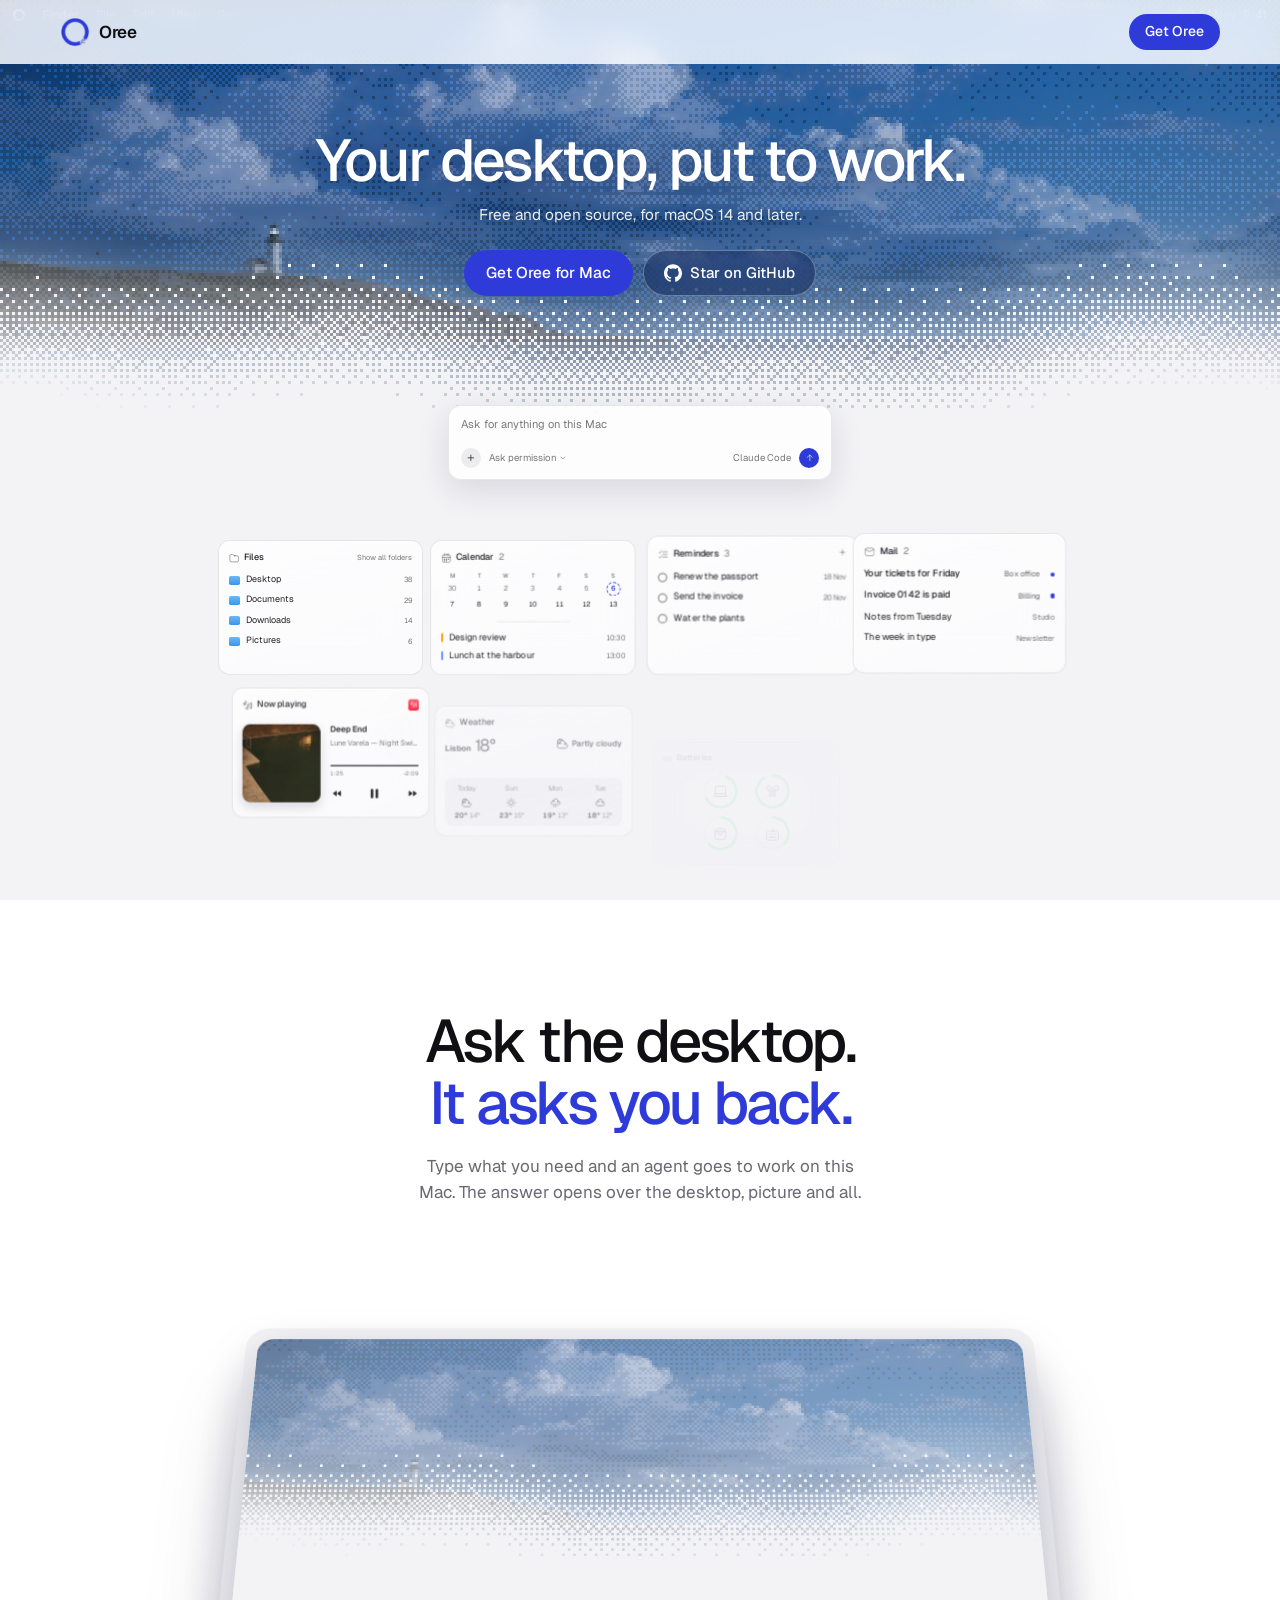
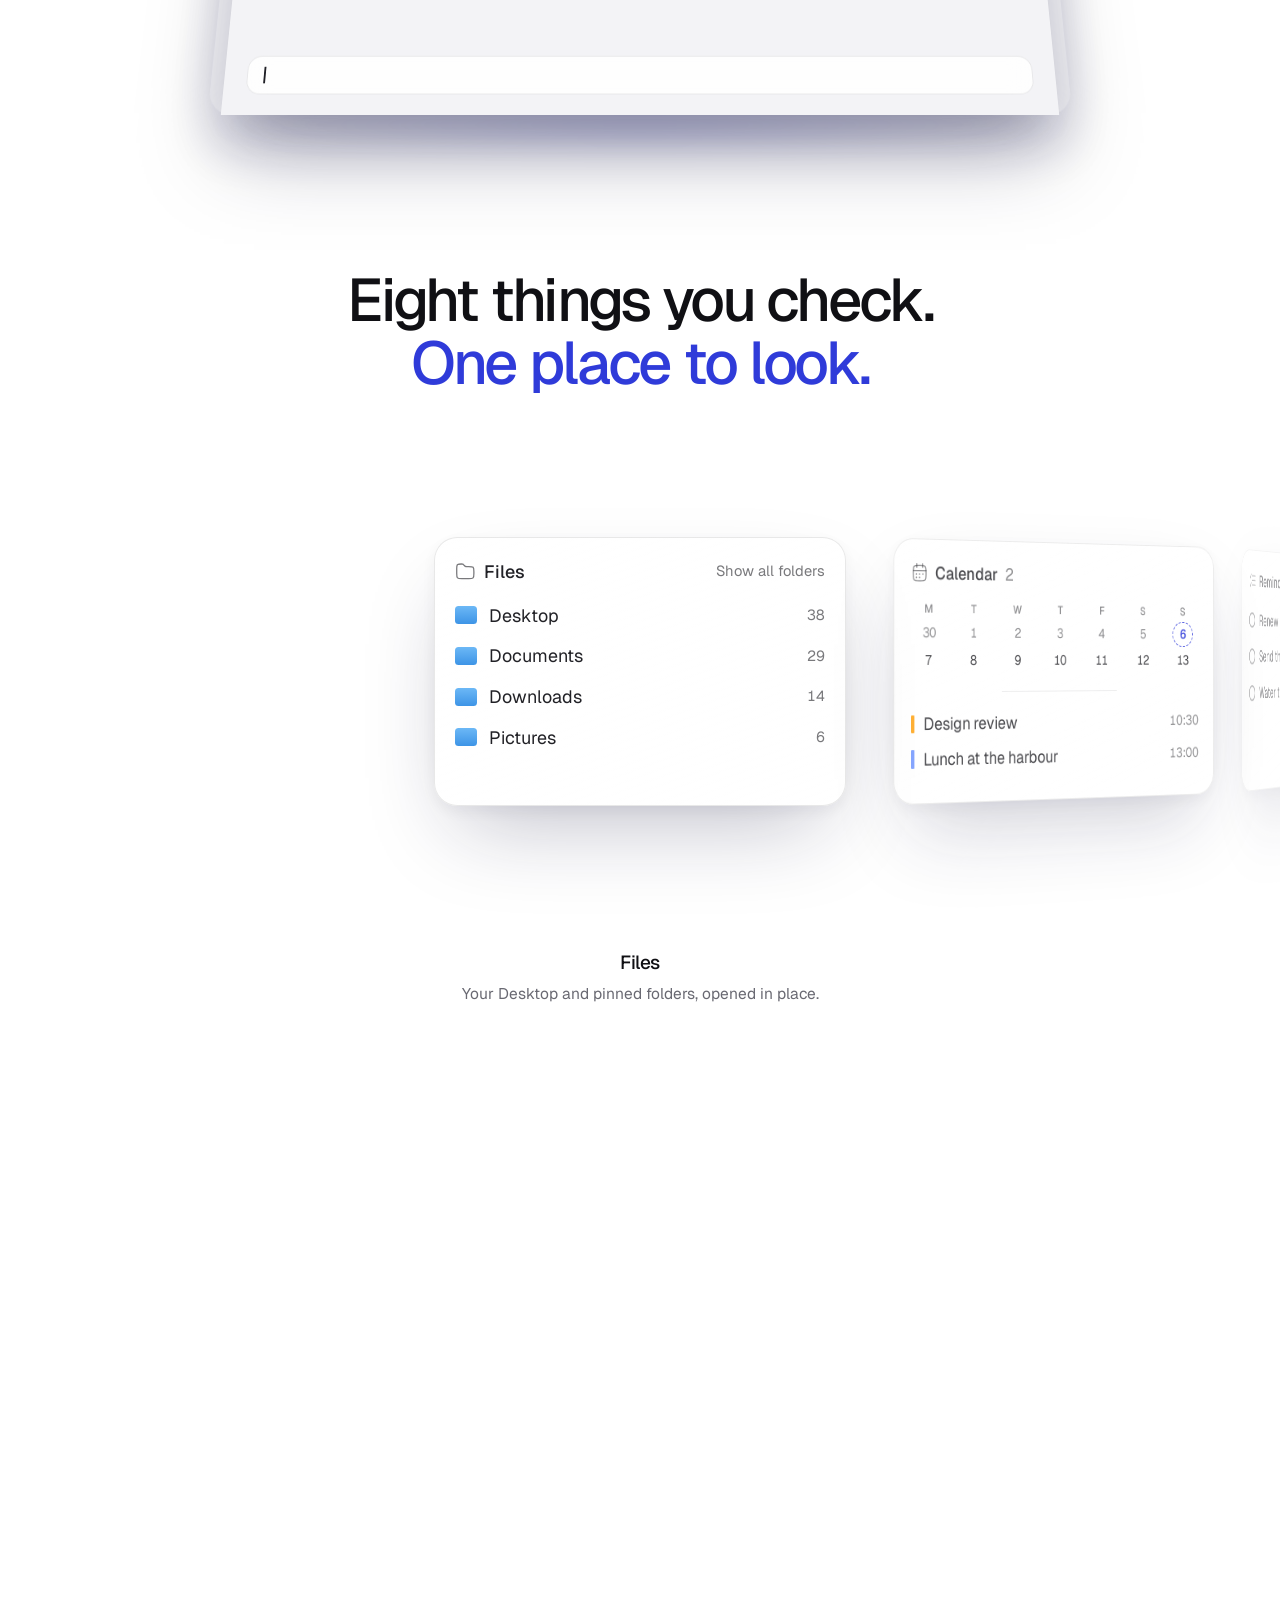
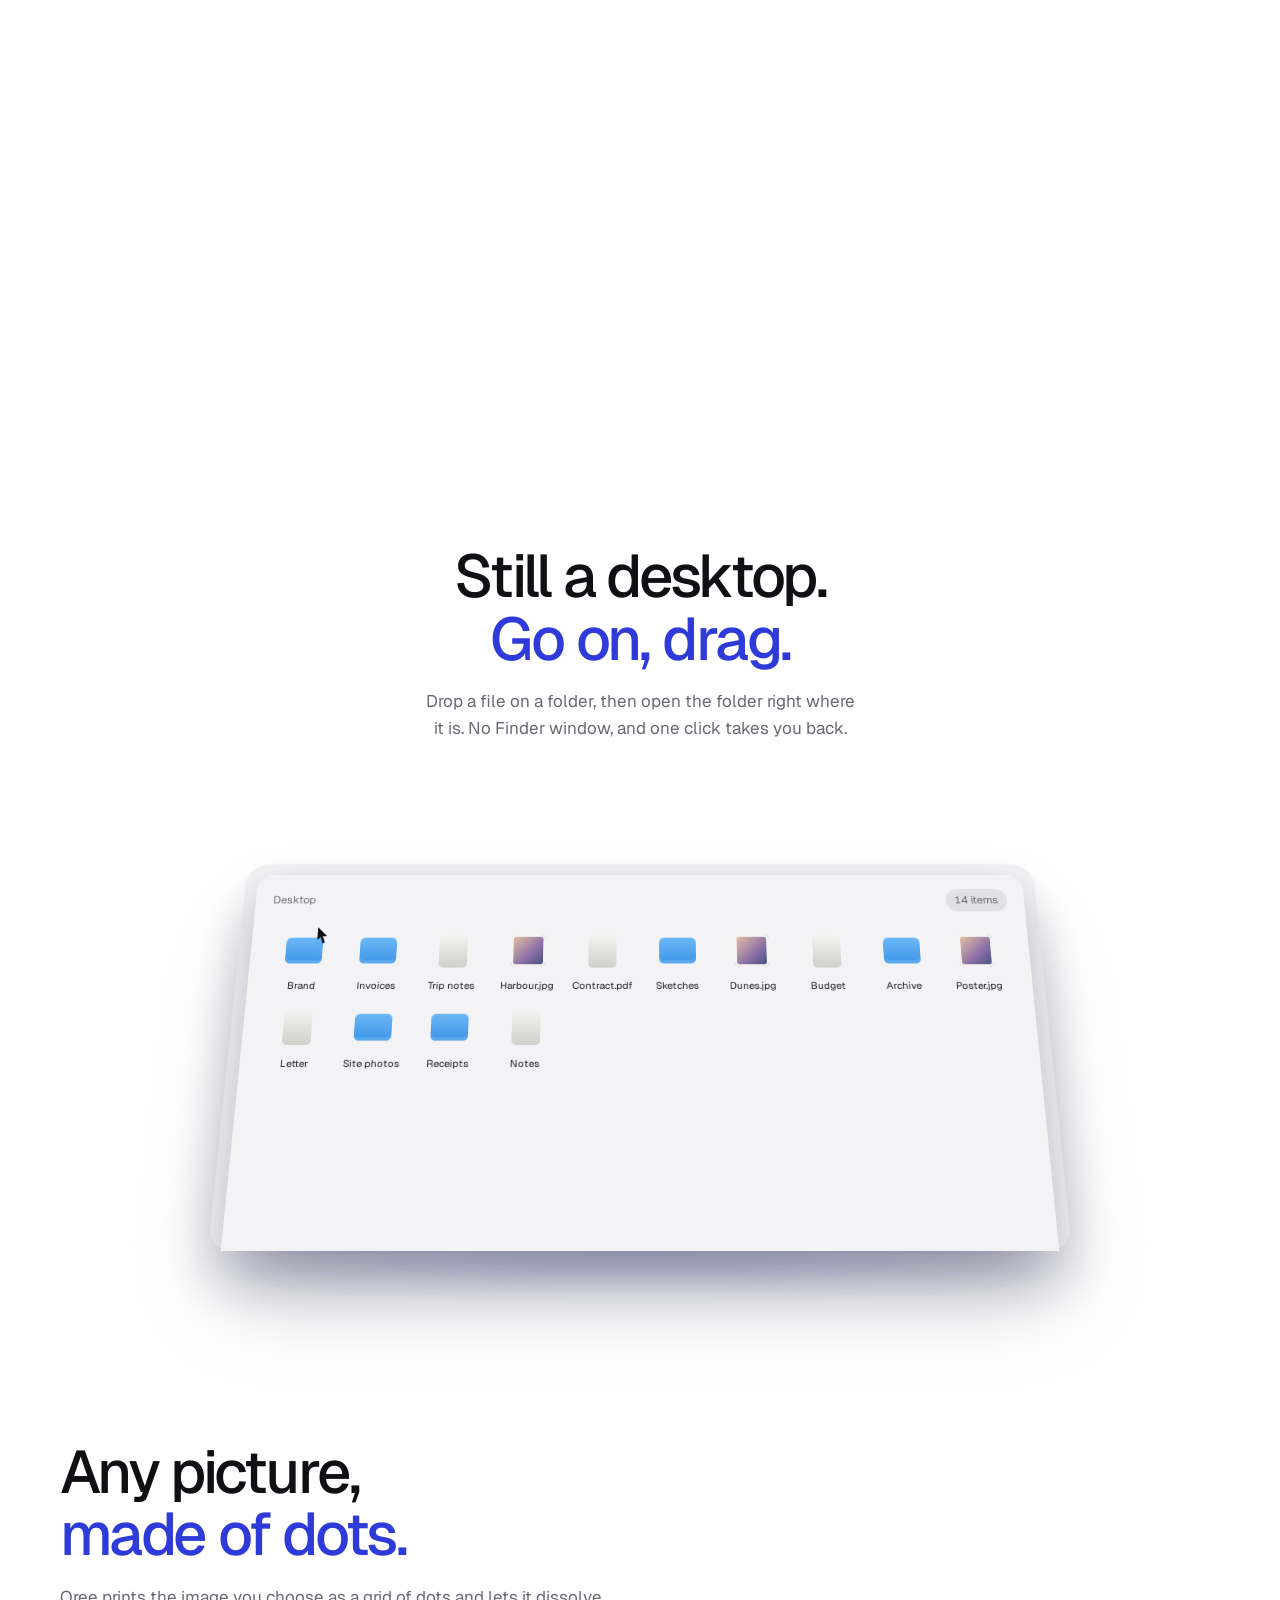
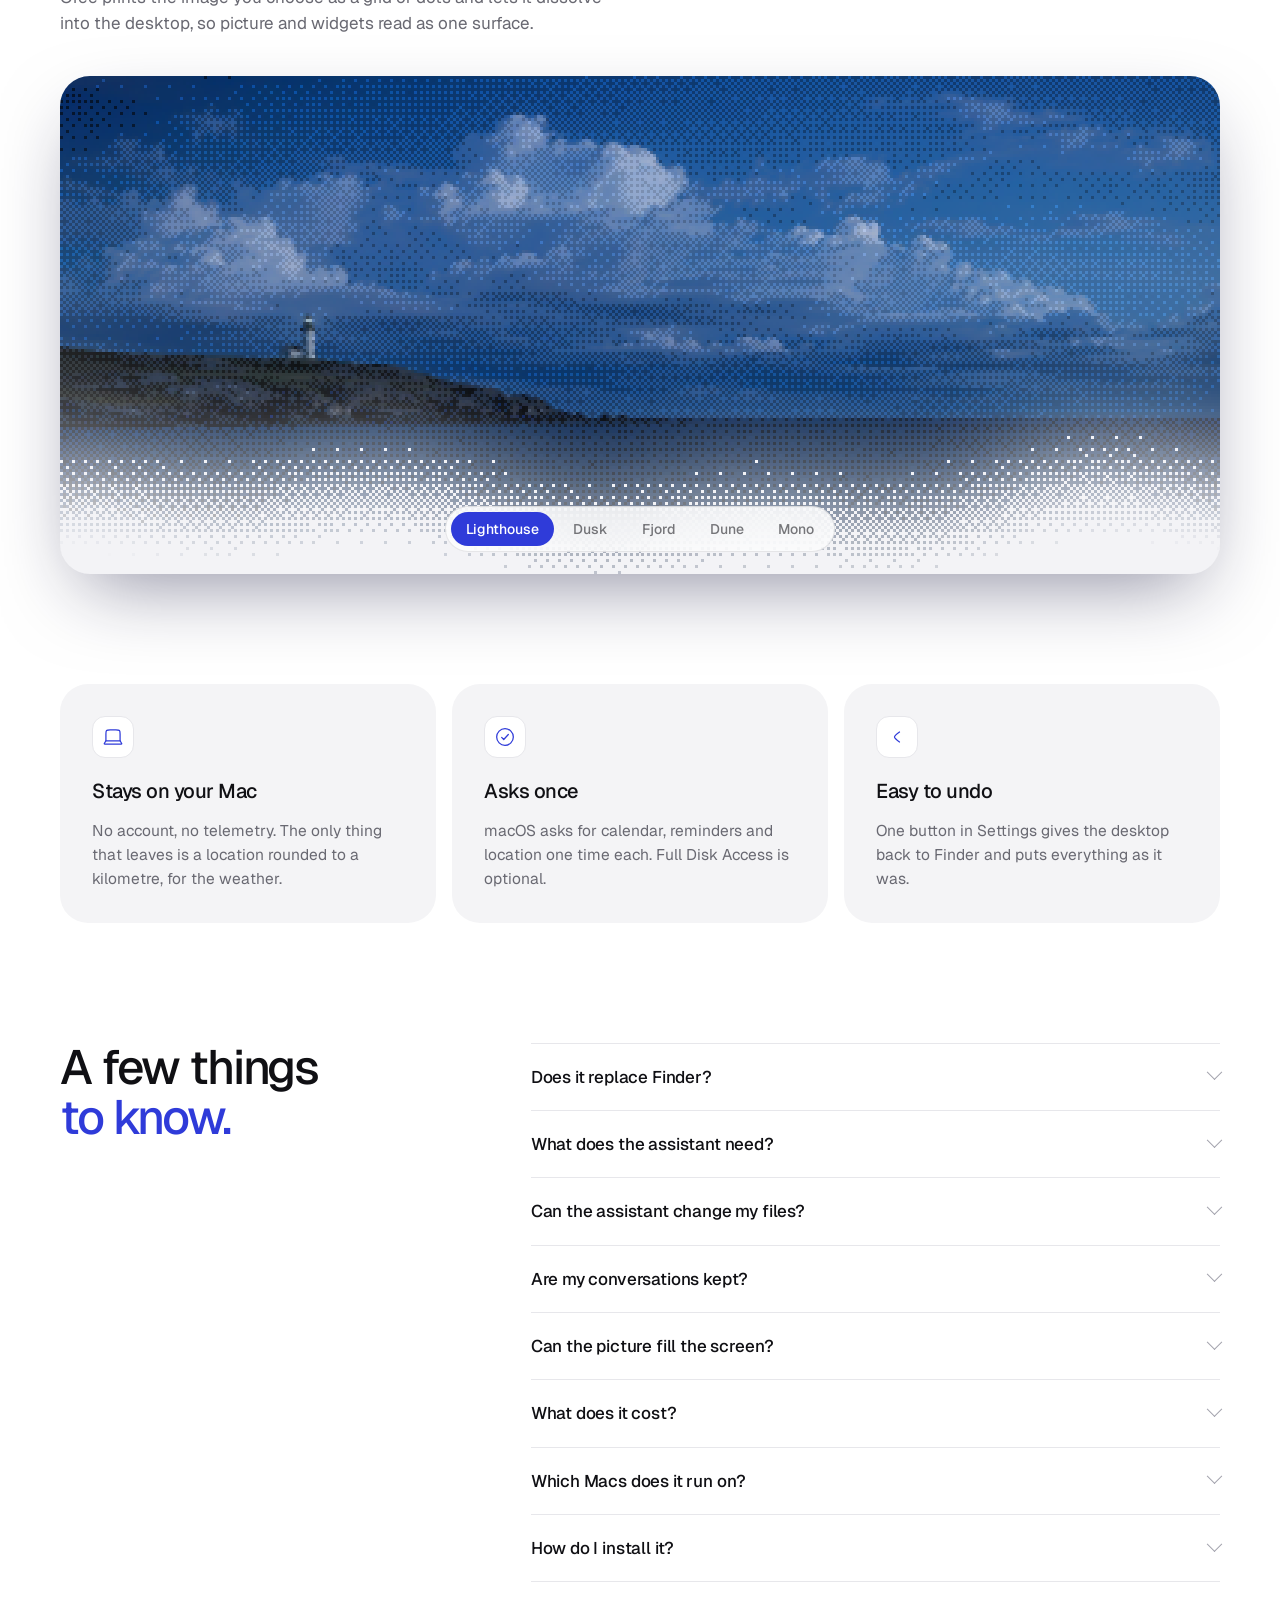
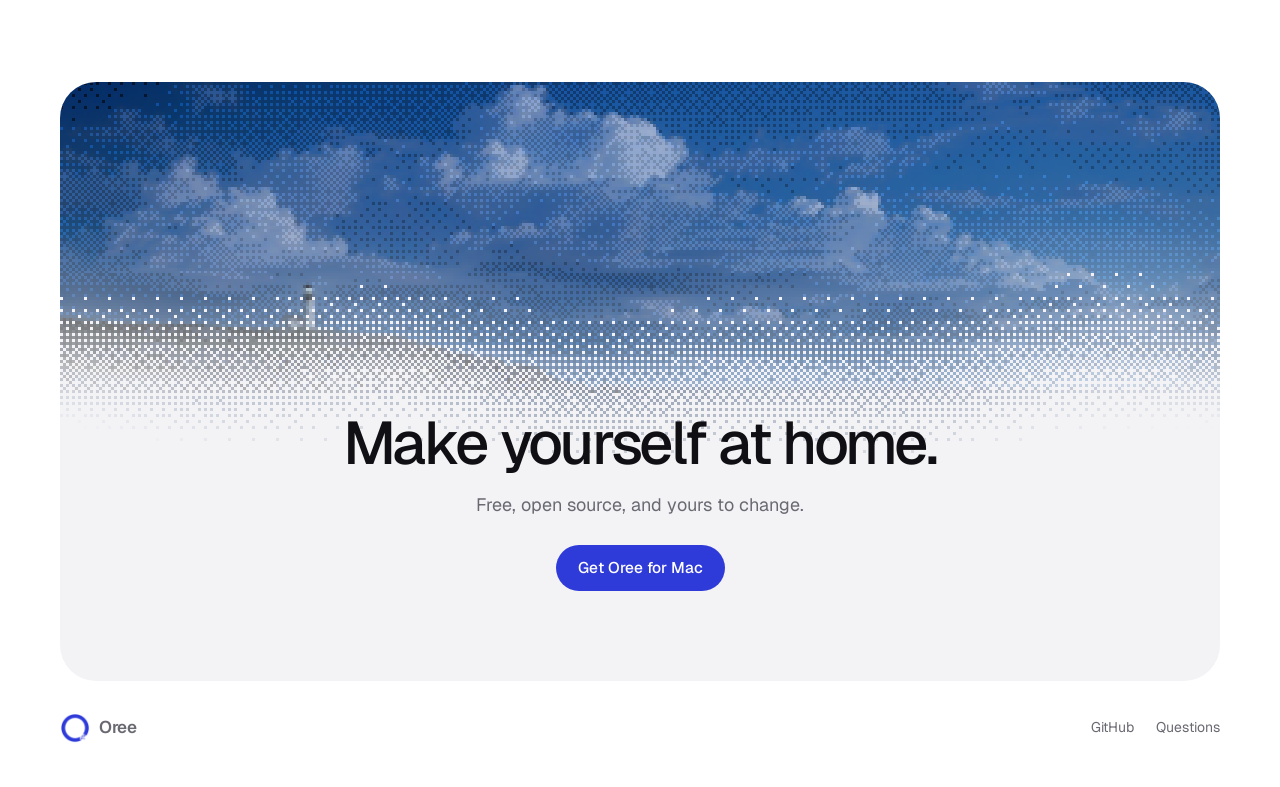
==== commit 998a73fb: "Share picture with the new mark; larger mark on the site; no disk cache for requests Co-Authored-By:" ====
--- a/site/index.html
+++ b/site/index.html
@@ -9,12 +9,12 @@
 <meta property="og:description" content="A macOS desktop with widgets and an assistant. Free and open source.">
 <meta property="og:type" content="website">
 <meta property="og:url" content="https://oree.space">
-<meta property="og:image" content="https://oree.space/og.jpg">
+<meta property="og:image" content="https://oree.space/og.jpg?v=2">
 <meta property="og:image:width" content="1200">
 <meta property="og:image:height" content="630">
 <meta property="og:image:alt" content="Oree, written in white over a lighthouse on the coast at dusk">
 <meta name="twitter:card" content="summary_large_image">
-<meta name="twitter:image" content="https://oree.space/og.jpg">
+<meta name="twitter:image" content="https://oree.space/og.jpg?v=2">
 <meta name="theme-color" content="#ffffff">
 <link rel="icon" type="image/png" href="favicon.png">
 <link rel="apple-touch-icon" href="apple-touch-icon.png">
--- a/site/style.css
+++ b/site/style.css
@@ -60,7 +60,7 @@
 }
 
 .brand { display: inline-flex; align-items: center; gap: 9px; font-weight: 600; font-size: 17px; letter-spacing: -0.02em; }
-.mark { width: 20px; height: 20px; background: url("mark.png") center / contain no-repeat; }
+.mark { width: 30px; height: 30px; background: url("mark.png") center / contain no-repeat; }
 .nav nav { display: flex; gap: 28px; font-size: 14.5px; color: var(--soft); }
 .nav nav a { transition: color 0.2s; }
 .nav nav a:hover { color: var(--ink); }
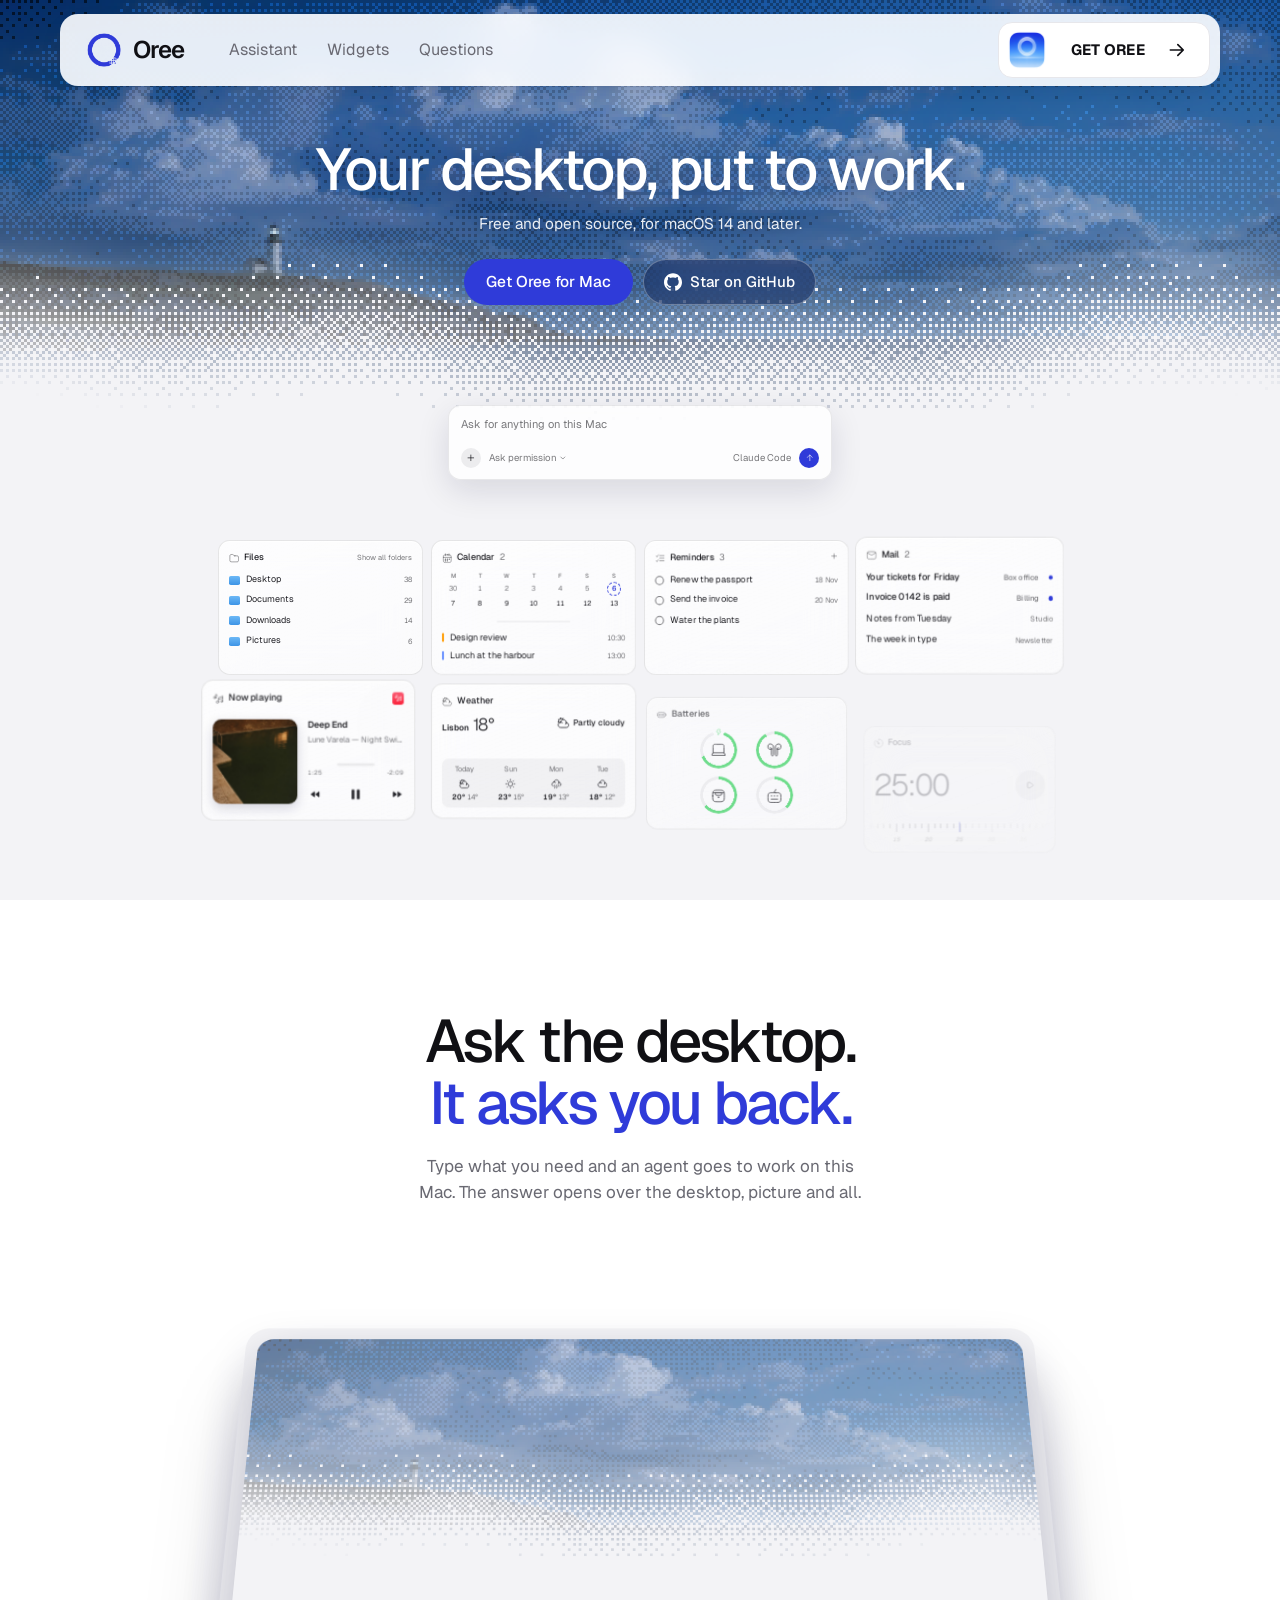
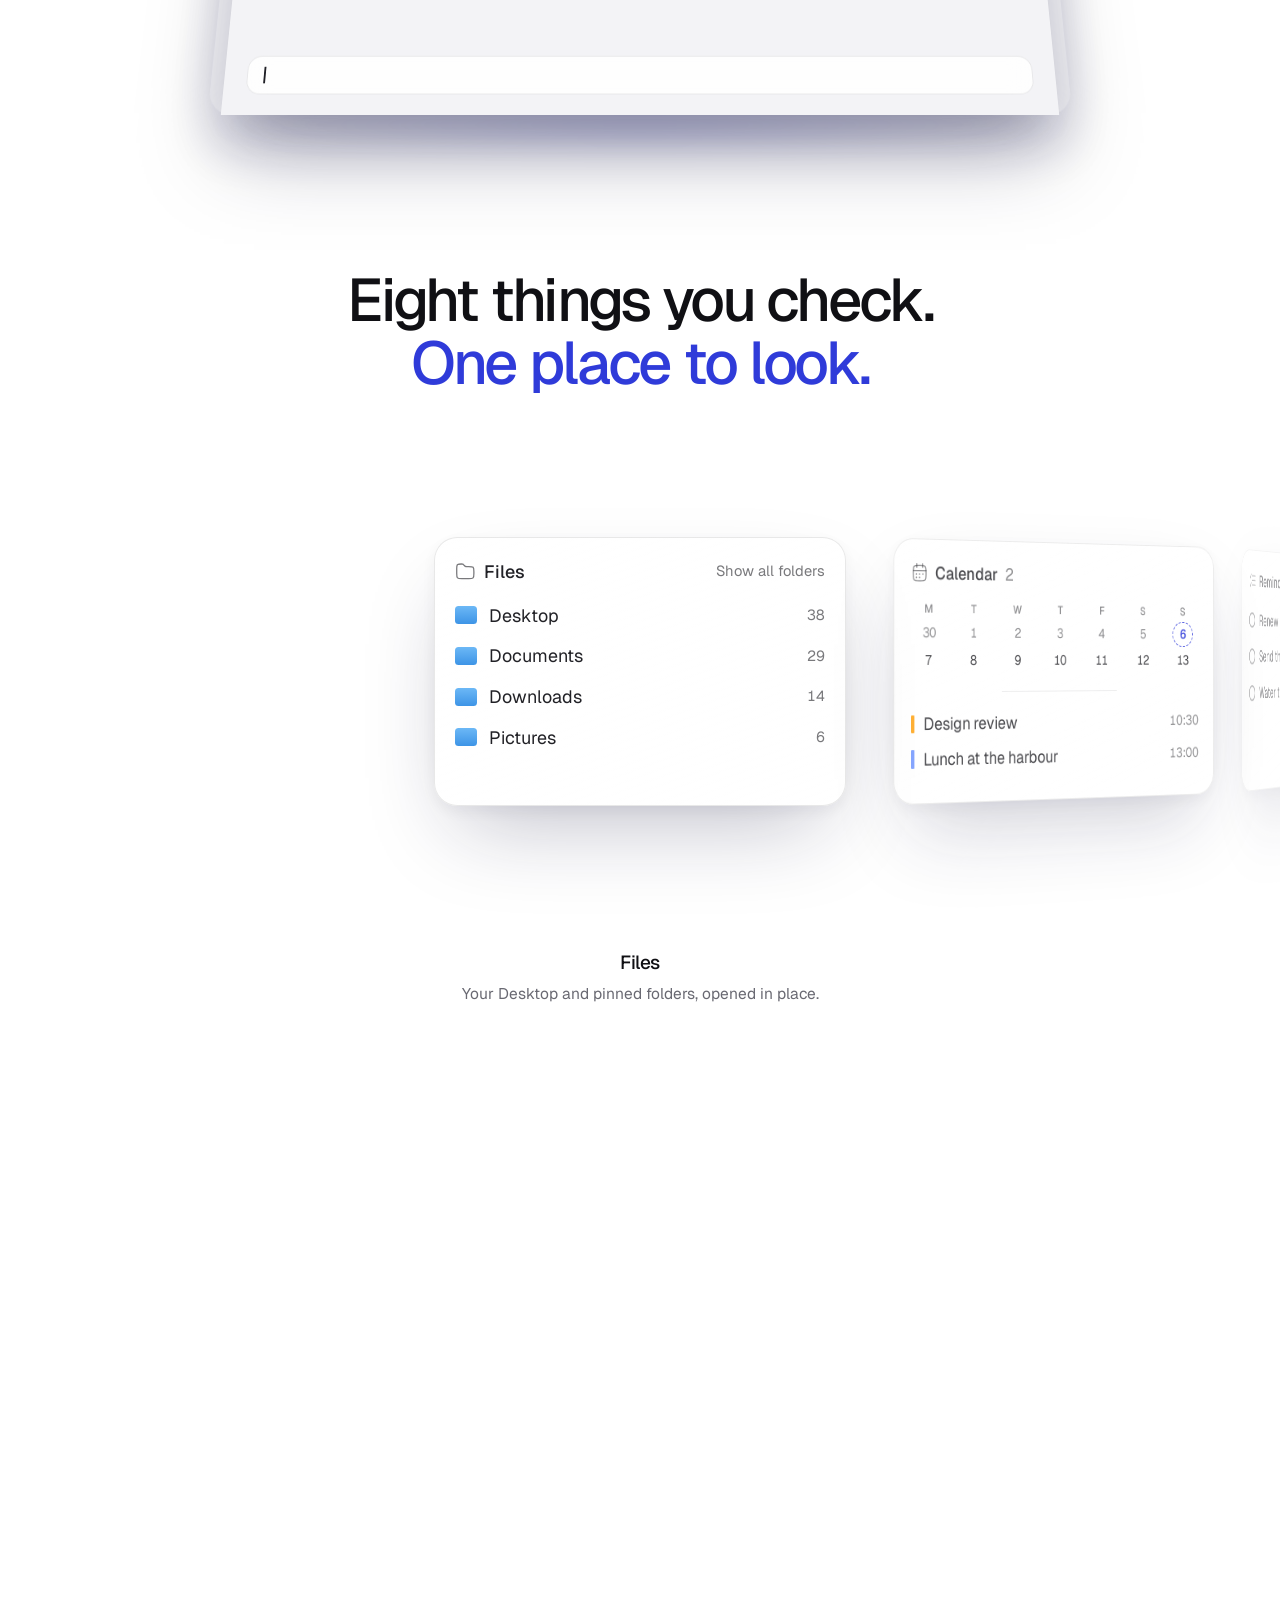
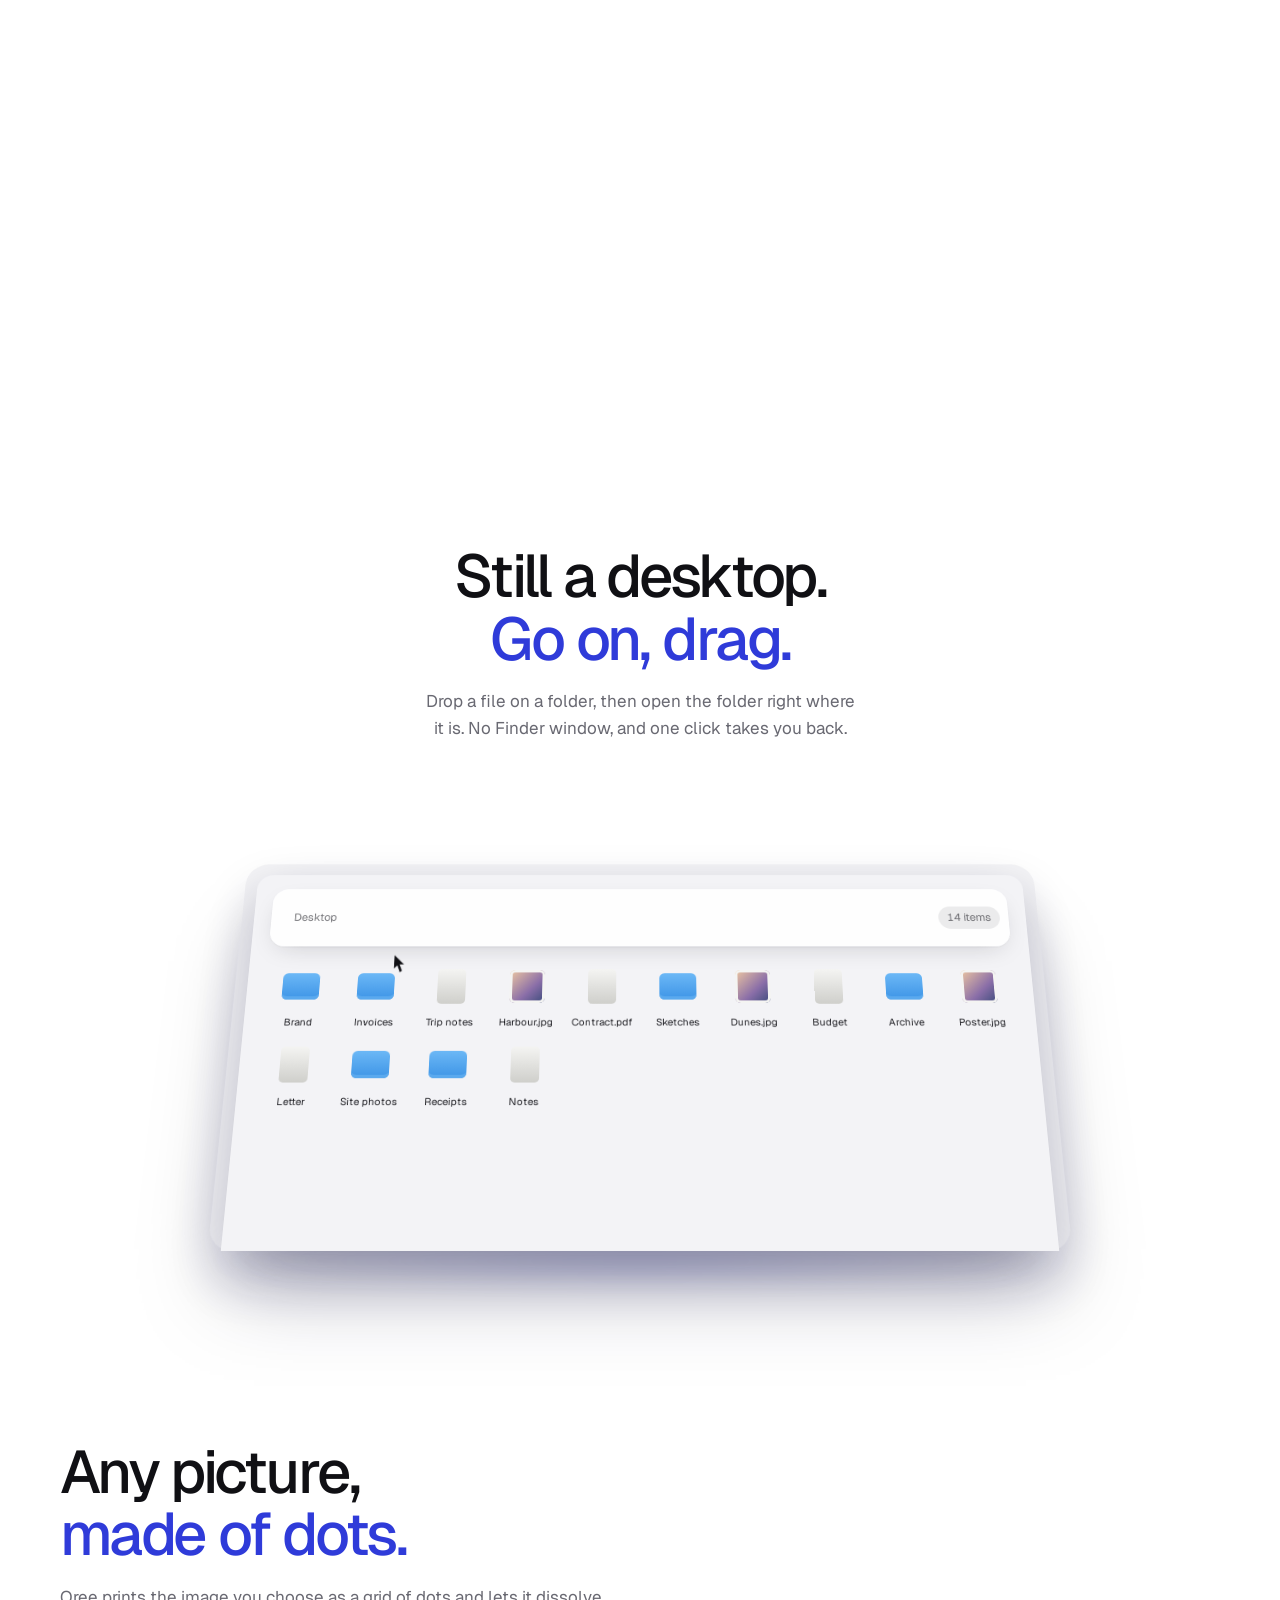
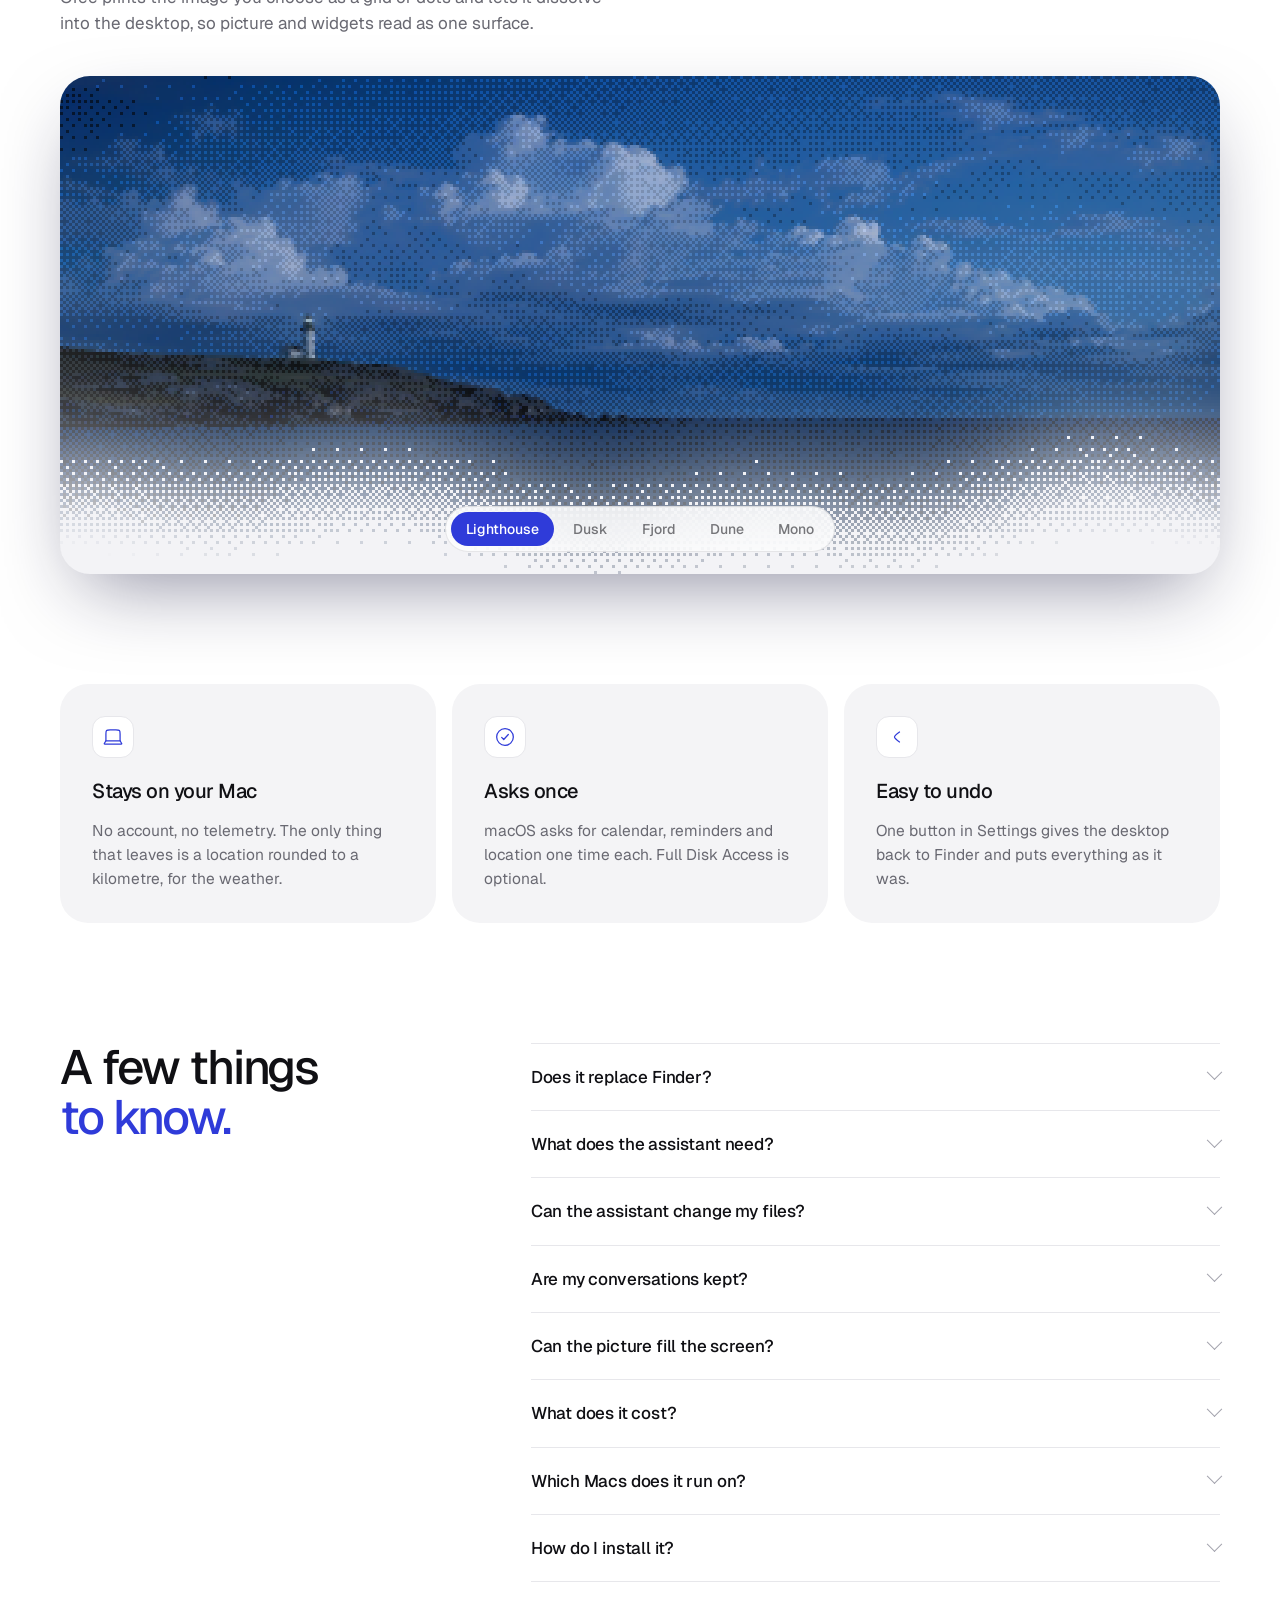
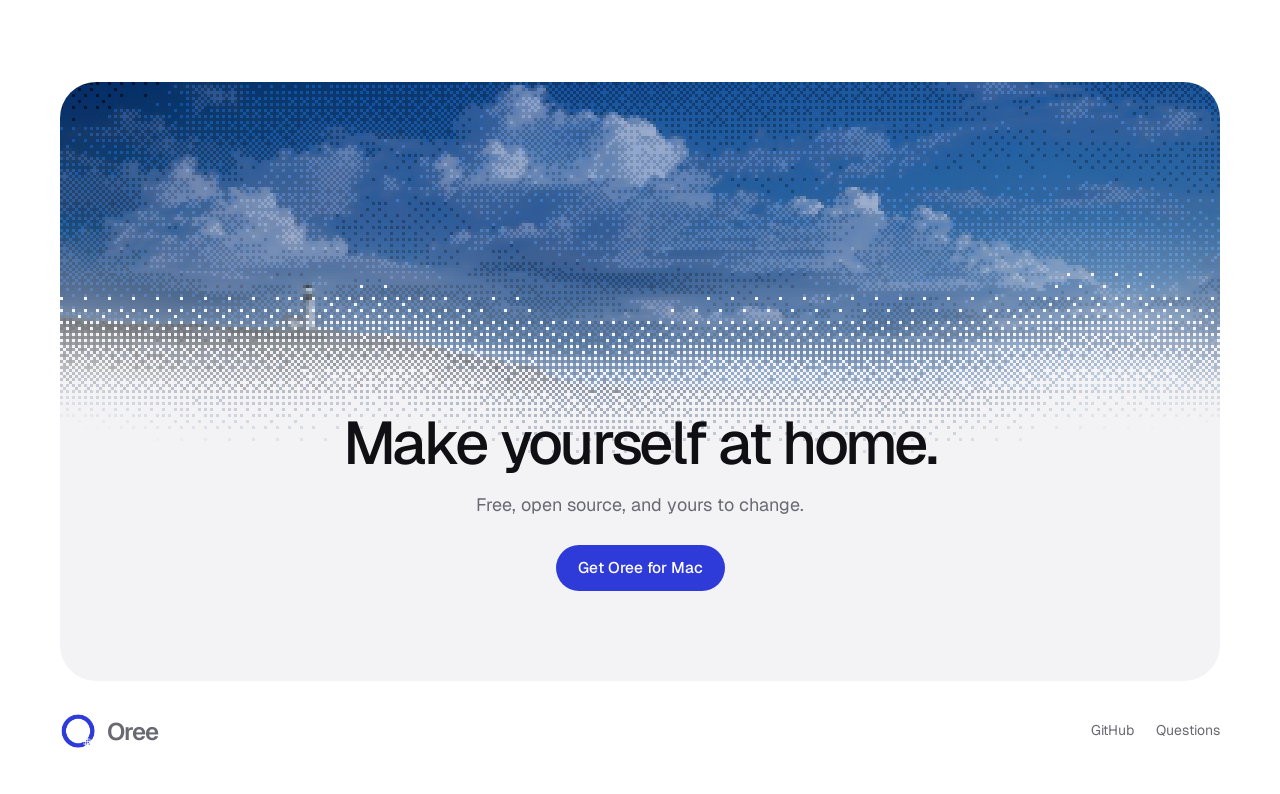
==== commit 7d0eb21b: "oree.space: a floating header card with a larger mark, section links and a Get Oree box The header i" ====
--- a/site/index.html
+++ b/site/index.html
@@ -25,9 +25,21 @@
 </head>
 <body>
 
+<!-- A card that floats over the page as it scrolls. -->
 <header class="nav">
-  <a class="brand" href="#top" aria-label="Oree, to the top"><span class="mark" aria-hidden="true"></span>Oree</a>
-  <a class="button small" href="https://github.com/barisbuild/oree">Get Oree</a>
+  <div class="bar">
+    <a class="brand" href="#top" aria-label="Oree, to the top"><span class="mark" aria-hidden="true"></span>Oree</a>
+    <nav aria-label="Sections">
+      <a href="#assistant">Assistant</a>
+      <a href="#widgets">Widgets</a>
+      <a href="#questions">Questions</a>
+    </nav>
+    <a class="get" href="https://github.com/barisbuild/oree">
+      <img src="apple-touch-icon.png" alt="" width="44" height="44">
+      <span>Get Oree</span>
+      <svg data-icon="arrowLong"></svg>
+    </a>
+  </div>
 </header>
 
 <main id="top">
--- a/site/style.css
+++ b/site/style.css
@@ -45,25 +45,29 @@
 
 /* ---- Nav */
 
-.nav {
-  position: sticky;
-  top: 0;
-  z-index: 30;
-  display: flex;
-  align-items: center;
-  justify-content: space-between;
-  gap: 20px;
-  height: 64px;
-  padding: 0 max(20px, (100vw - 1160px) / 2);
-  background: rgb(255 255 255 / 0.84);
-  backdrop-filter: blur(14px) saturate(1.6);
-}
-
-.brand { display: inline-flex; align-items: center; gap: 9px; font-weight: 600; font-size: 17px; letter-spacing: -0.02em; }
-.mark { width: 30px; height: 30px; background: url("mark.png") center / contain no-repeat; }
-.nav nav { display: flex; gap: 28px; font-size: 14.5px; color: var(--soft); }
+/* The header: a white card floating over the page, there at every scroll. */
+.nav { position: fixed; top: 14px; left: 0; right: 0; z-index: 30; padding: 0 20px; pointer-events: none; }
+.bar {
+  display: flex; align-items: center; gap: 44px; max-width: 1160px; height: 72px; margin: 0 auto; padding: 0 10px 0 26px;
+  border-radius: 18px; background: rgb(255 255 255 / 0.9); backdrop-filter: blur(16px) saturate(1.6);
+  box-shadow: 0 1px 2px rgb(16 16 30 / 0.06), 0 10px 30px -12px rgb(16 16 30 / 0.22); pointer-events: auto;
+}
+.brand { display: inline-flex; align-items: center; gap: 11px; font-weight: 600; font-size: 24px; letter-spacing: -0.035em; }
+.mark { width: 36px; height: 36px; background: url("mark.png") center / contain no-repeat; }
+.nav nav { display: flex; gap: 30px; font-size: 16px; color: var(--soft); }
 .nav nav a { transition: color 0.2s; }
 .nav nav a:hover { color: var(--ink); }
+/* Across from the name: the app's icon, the call, an arrow. */
+.get {
+  display: flex; align-items: center; gap: 22px; height: 56px; margin-left: auto; padding: 0 22px 0 6px;
+  border: 1px solid var(--line); border-radius: 14px; background: #fff;
+  font-size: 15px; font-weight: 700; letter-spacing: 0.02em; text-transform: uppercase;
+  transition: border-color 0.2s, box-shadow 0.2s;
+}
+.get img { width: 44px; height: 44px; border-radius: 10px; }
+.get svg { width: 20px; height: 20px; transition: transform 0.25s var(--out); }
+.get:hover { border-color: #d5d5dc; box-shadow: 0 4px 14px -6px rgb(16 16 30 / 0.2); }
+.get:hover svg { transform: translateX(3px); }
 
 .button {
   display: inline-flex;
@@ -90,12 +94,12 @@
    sets each moving part's place from how far the page has scrolled; this
    keeps only looks, the arrivals on load and the idle drift. */
 
-.sw { position: relative; height: calc(100vh - 64px); }
+.sw { position: relative; height: 100vh; }
 
 .sw-scene {
   position: sticky;
-  top: 64px;
-  height: calc(100vh - 64px);
+  top: 0;
+  height: 100vh;
   /* The desktop reaches up under the header. */
   overflow: visible;
 }
@@ -137,7 +141,7 @@
   position: absolute;
   left: 50%;
   /* The whole window, from under the header to the fold. */
-  top: calc(50% - 32px);
+  top: 50%;
   width: 100%;
   height: 100vh;
   container-type: inline-size;
@@ -148,7 +152,8 @@
 .sw-desk > * { font-size: 0.82cqw; }
 
 .sw-photo { position: absolute; inset: 0 0 auto; height: 47%; opacity: var(--photo, 0); }
-.sw-menubar { position: absolute; inset: 0 0 auto; display: flex; align-items: center; gap: 1.4em; height: 2.5em; padding: 0 1.1em; font-size: 0.95cqw; color: #fff; text-shadow: 0 1px 3px rgb(0 0 30 / 0.35); opacity: var(--photo, 0); }
+/* Hidden where the header card covers it; shown on phones. */
+.sw-menubar { position: absolute; inset: 0 0 auto; display: none; align-items: center; gap: 1.4em; height: 2.5em; padding: 0 1.1em; font-size: 0.95cqw; color: #fff; text-shadow: 0 1px 3px rgb(0 0 30 / 0.35); opacity: var(--photo, 0); }
 .sw-menubar span { width: 0.95em; height: 0.95em; border: 0.24em solid currentColor; border-radius: 50%; }
 .sw-menubar b { font-weight: 600; }
 .sw-menubar i { font-style: normal; opacity: 0.86; }
@@ -175,7 +180,7 @@
 /* ---- The words over the sky, there from the start. */
 
 .sw-end {
-  position: absolute; left: 0; right: 0; top: 8%; z-index: 5;
+  position: absolute; left: 0; right: 0; top: calc(6% + 86px); z-index: 5;
   display: grid; justify-items: center; gap: 14px; padding: 0 20px; text-align: center; color: #fff;
   opacity: 0; transform: translateY(16px); visibility: hidden;
   transition: opacity 0.7s var(--out), transform 0.8s var(--out), visibility 0s 0.8s;
@@ -516,7 +521,13 @@
 
 @media (max-width: 860px) {
   .sw { height: auto; }
-  .sw-scene { position: static; height: auto; display: grid; gap: 28px; padding: 44px 0 12px; overflow: visible; }
+  .sw-scene { position: static; height: auto; display: grid; gap: 28px; padding: 116px 0 12px; overflow: visible; }
+  .nav nav { display: none; }
+  .bar { gap: 12px; height: 62px; padding-left: 16px; }
+  .brand { font-size: 21px; }
+  .mark { width: 30px; height: 30px; }
+  .get { gap: 12px; height: 48px; padding-right: 14px; font-size: 13px; }
+  .get img { width: 36px; height: 36px; }
   .sw-end { position: static; order: -1; padding: 0 20px; color: var(--ink); opacity: 1; transform: none; visibility: visible; }
   .sw-end-title, .sw-end-line { text-shadow: none; }
   .sw-end-line { color: var(--soft); }
@@ -526,7 +537,7 @@
   .sw-desk { --frame: 1; --photo: 1; position: relative; left: auto; top: auto; width: calc(100% - 24px); height: auto; border-radius: 14px; padding: 170px 10px 10px; margin: 0 auto; transform: none; }
   .sw-desk > * { font-size: 10.5px; }
   .sw-photo { height: 240px; border-radius: 14px 14px 0 0; }
-  .sw-menubar { font-size: 10px; }
+  .sw-menubar { display: flex; font-size: 10px; }
   .sw-box { position: relative; top: auto; left: auto; width: auto; margin-bottom: 10px; opacity: 1; }
   .sw-cards { position: static; grid-template-columns: repeat(2, 1fr); }
   .sw-cards .w { opacity: 1; }
@@ -552,7 +563,7 @@
 @media (prefers-reduced-motion: reduce) {
   html { scroll-behavior: auto; }
   .sw { height: auto; }
-  .sw-scene { position: static; height: auto; display: grid; gap: 32px; padding: 44px 0 24px; overflow: visible; }
+  .sw-scene { position: static; height: auto; display: grid; gap: 32px; padding: 116px 0 24px; overflow: visible; }
   .sw-end { position: static; order: -1; padding: 0 20px; color: var(--ink); opacity: 1; transform: none; visibility: visible; }
   .sw-end-title, .sw-end-line { text-shadow: none; }
   .sw-end-line { color: var(--soft); }
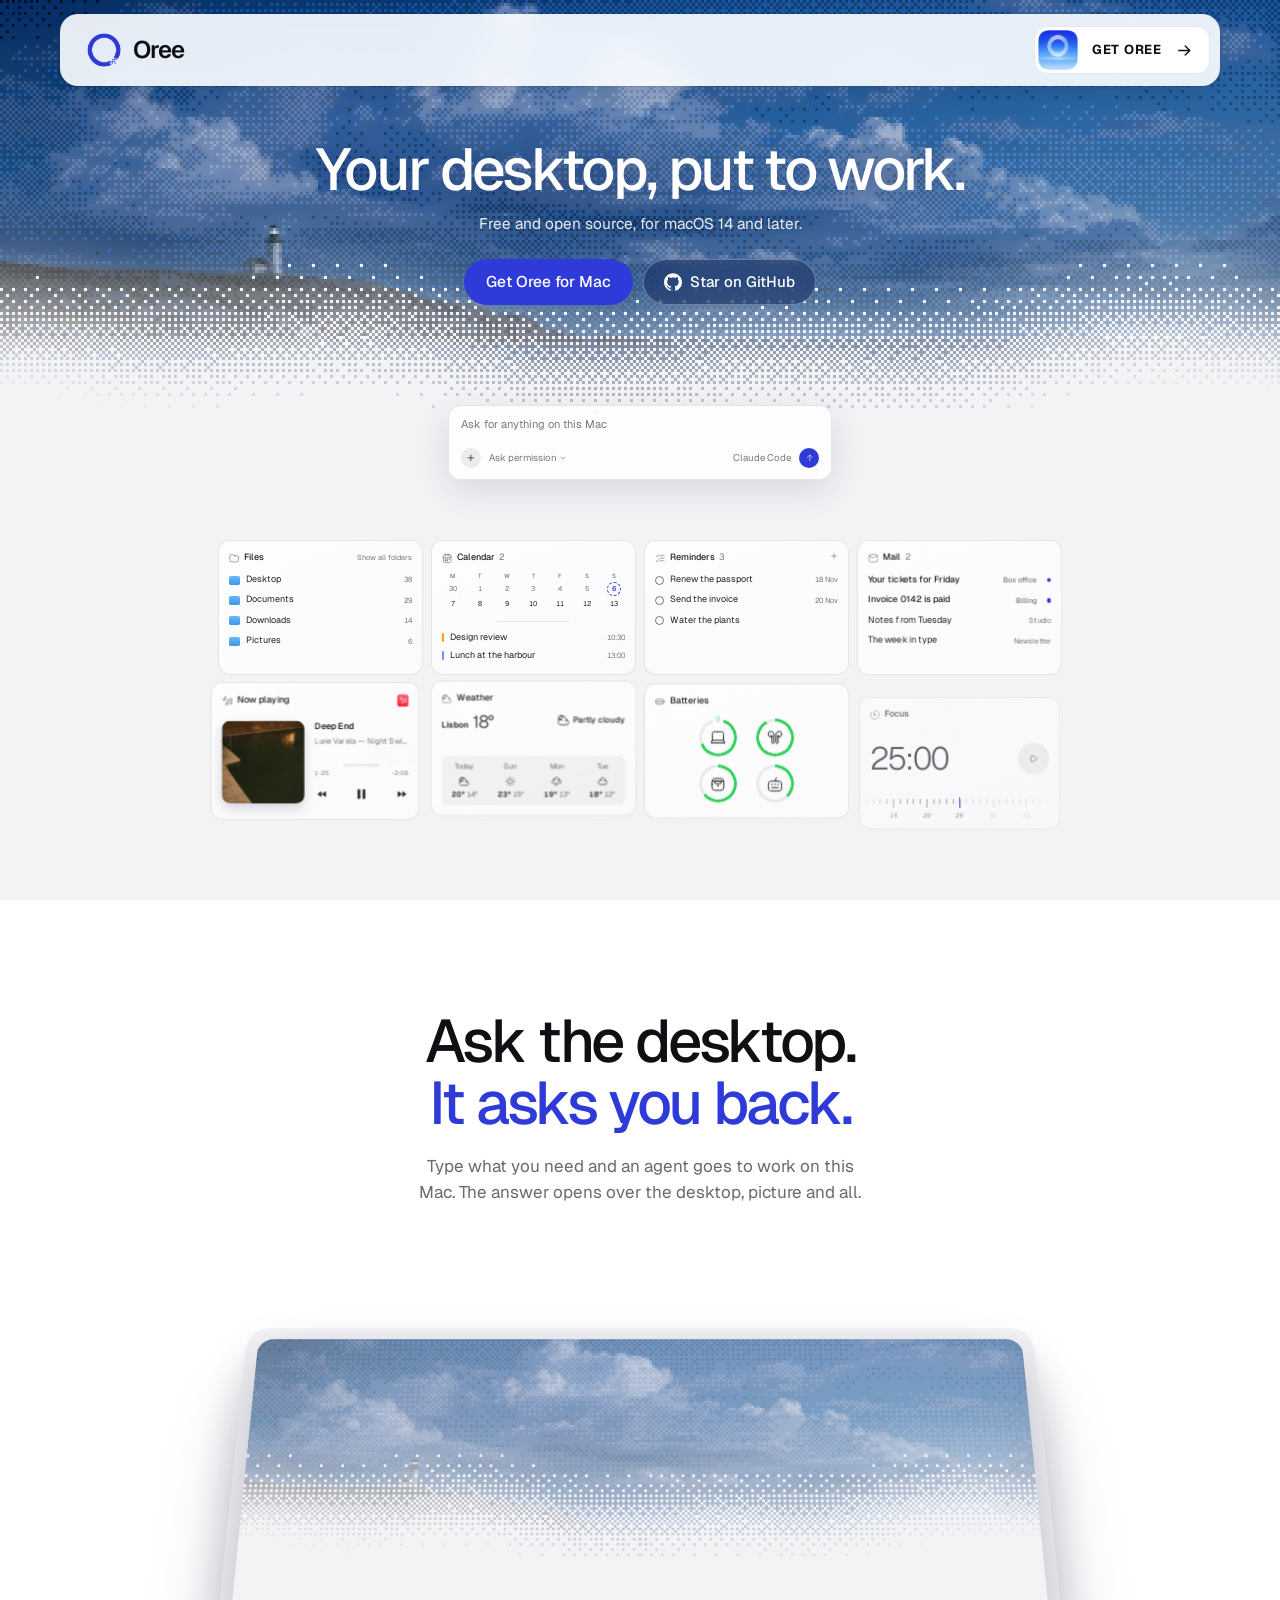
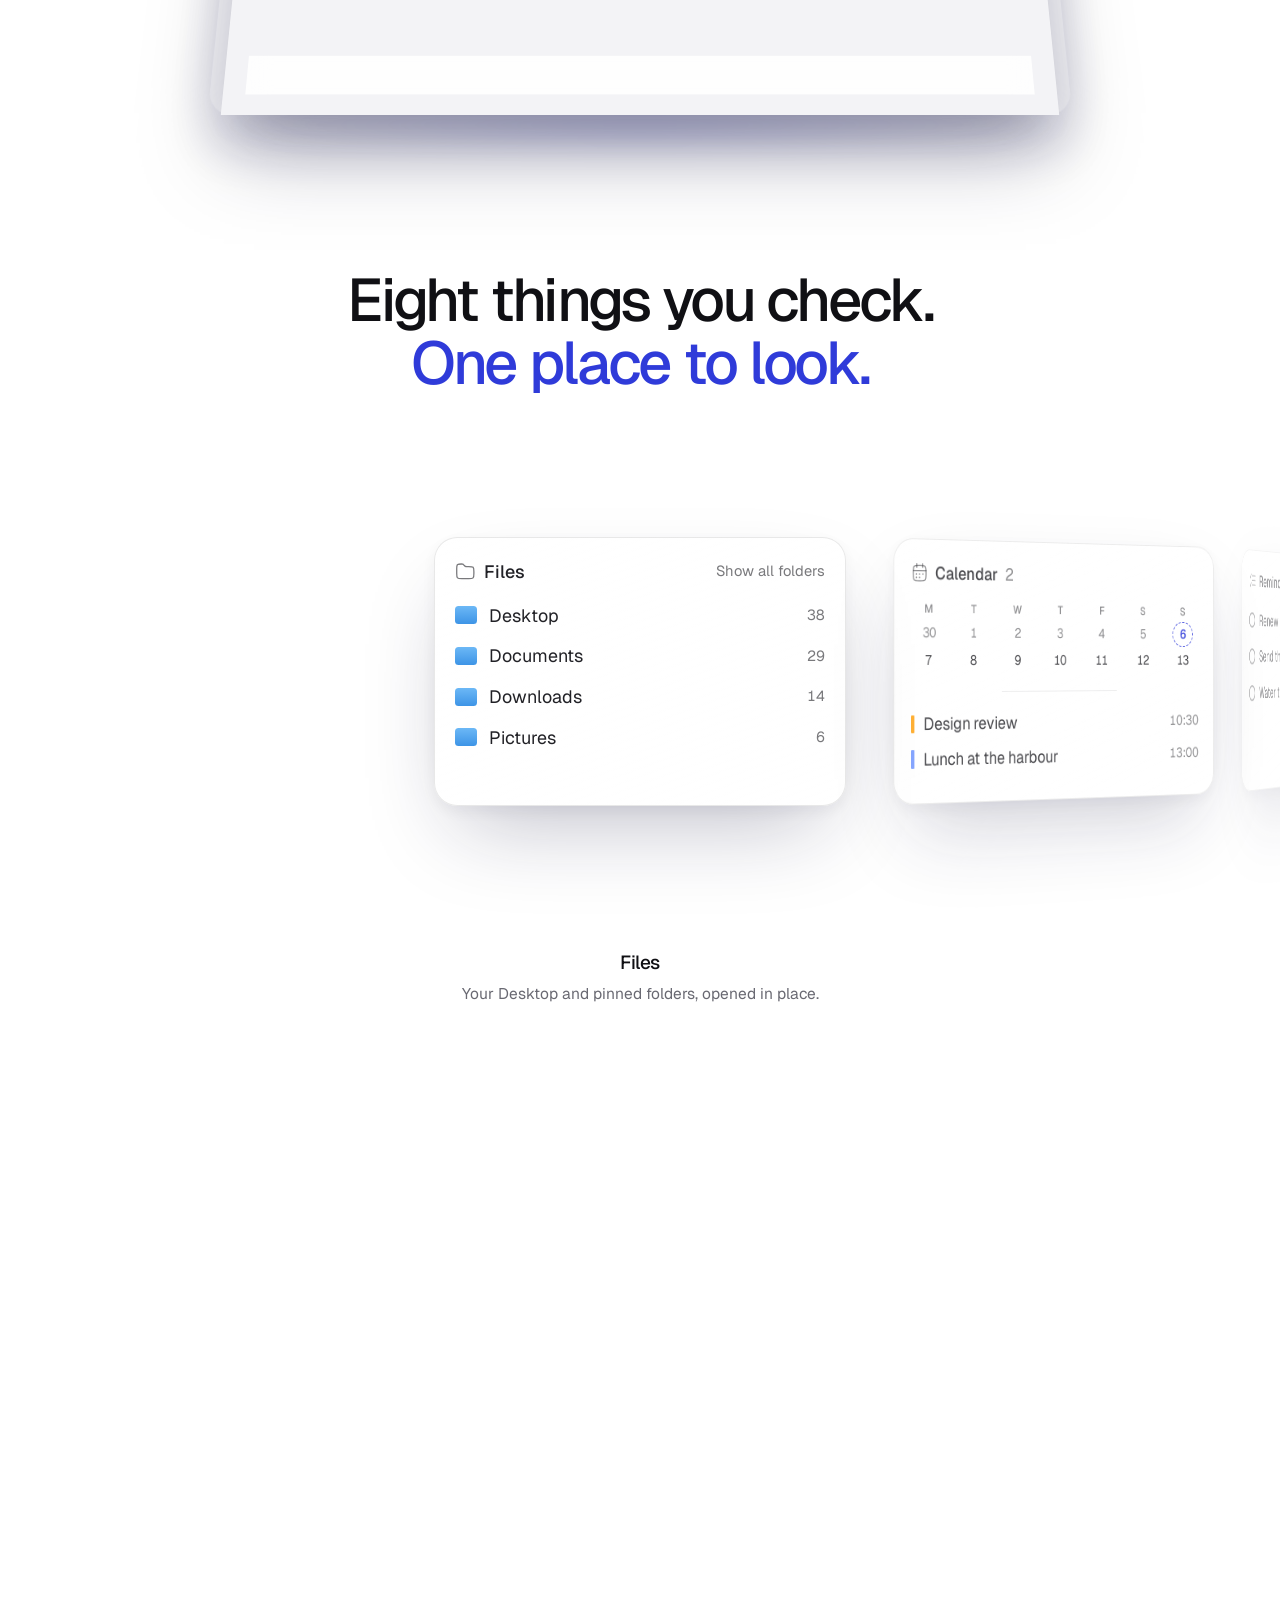
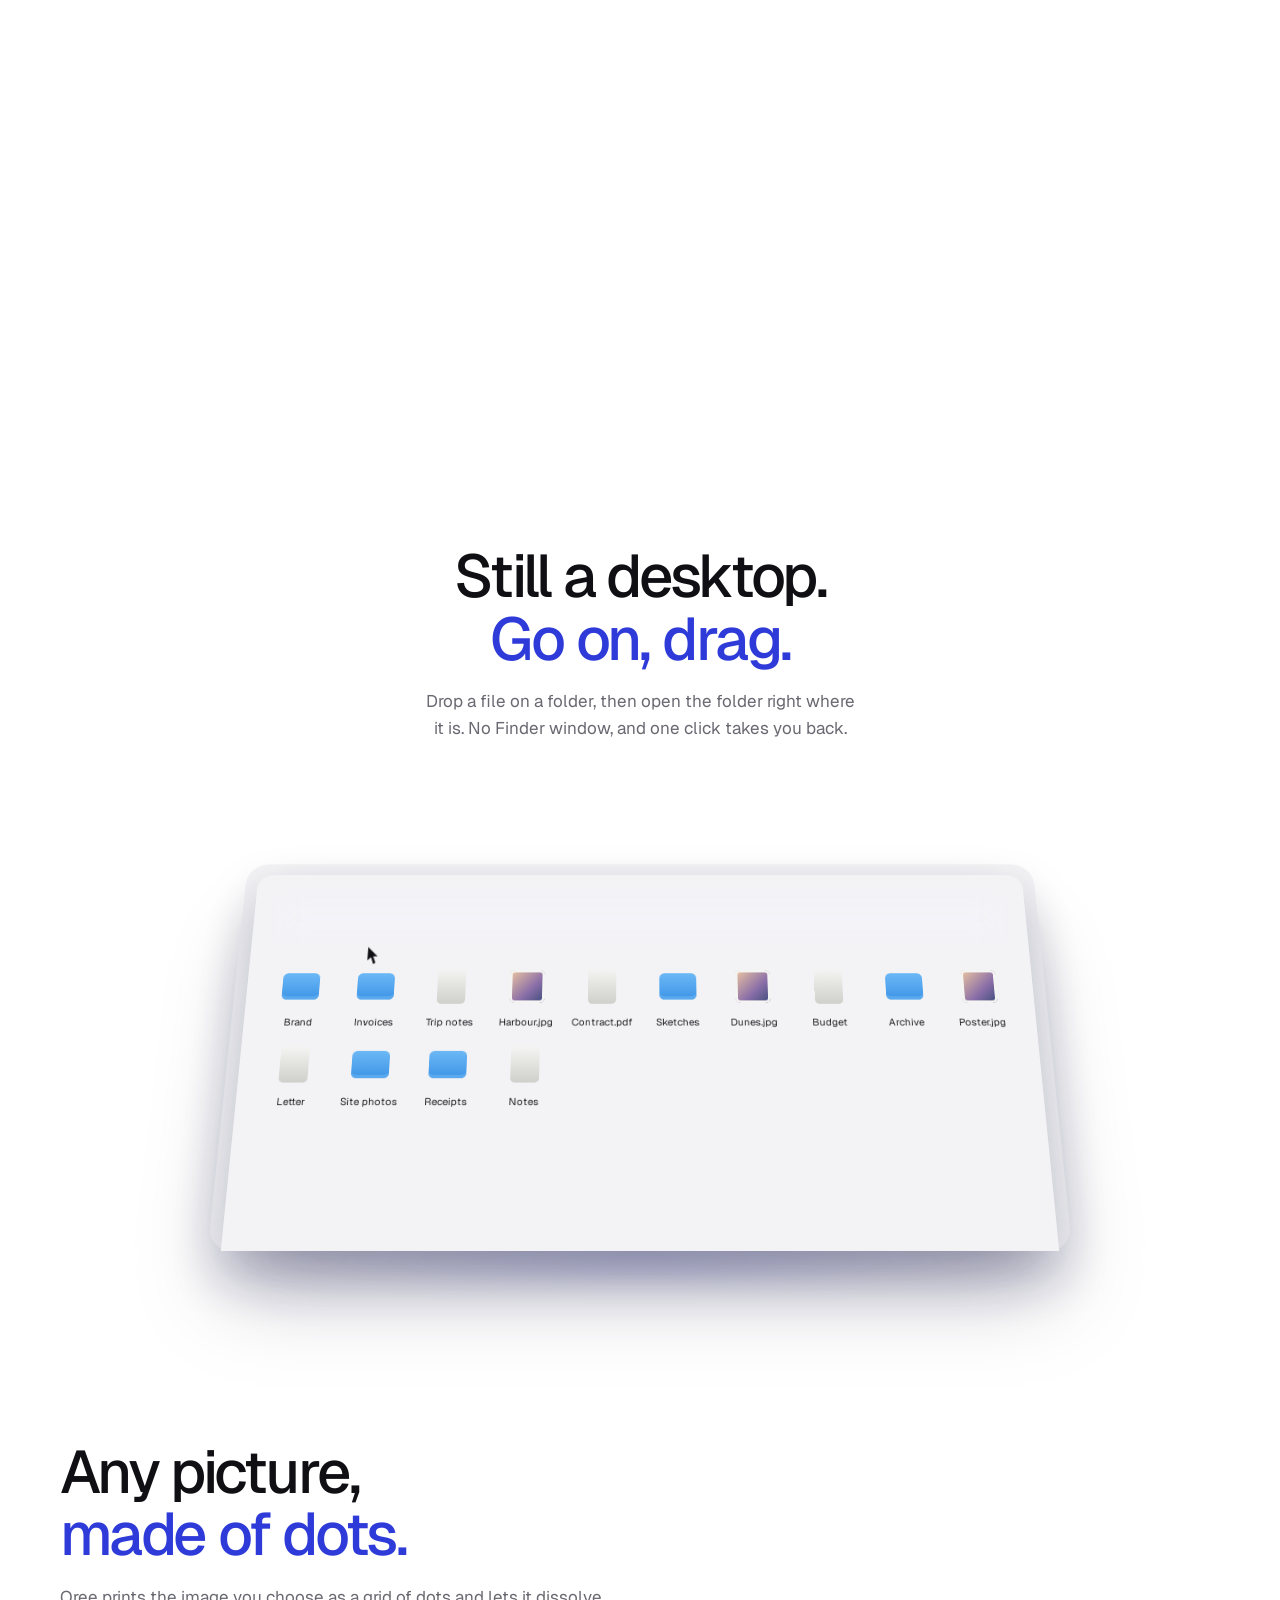
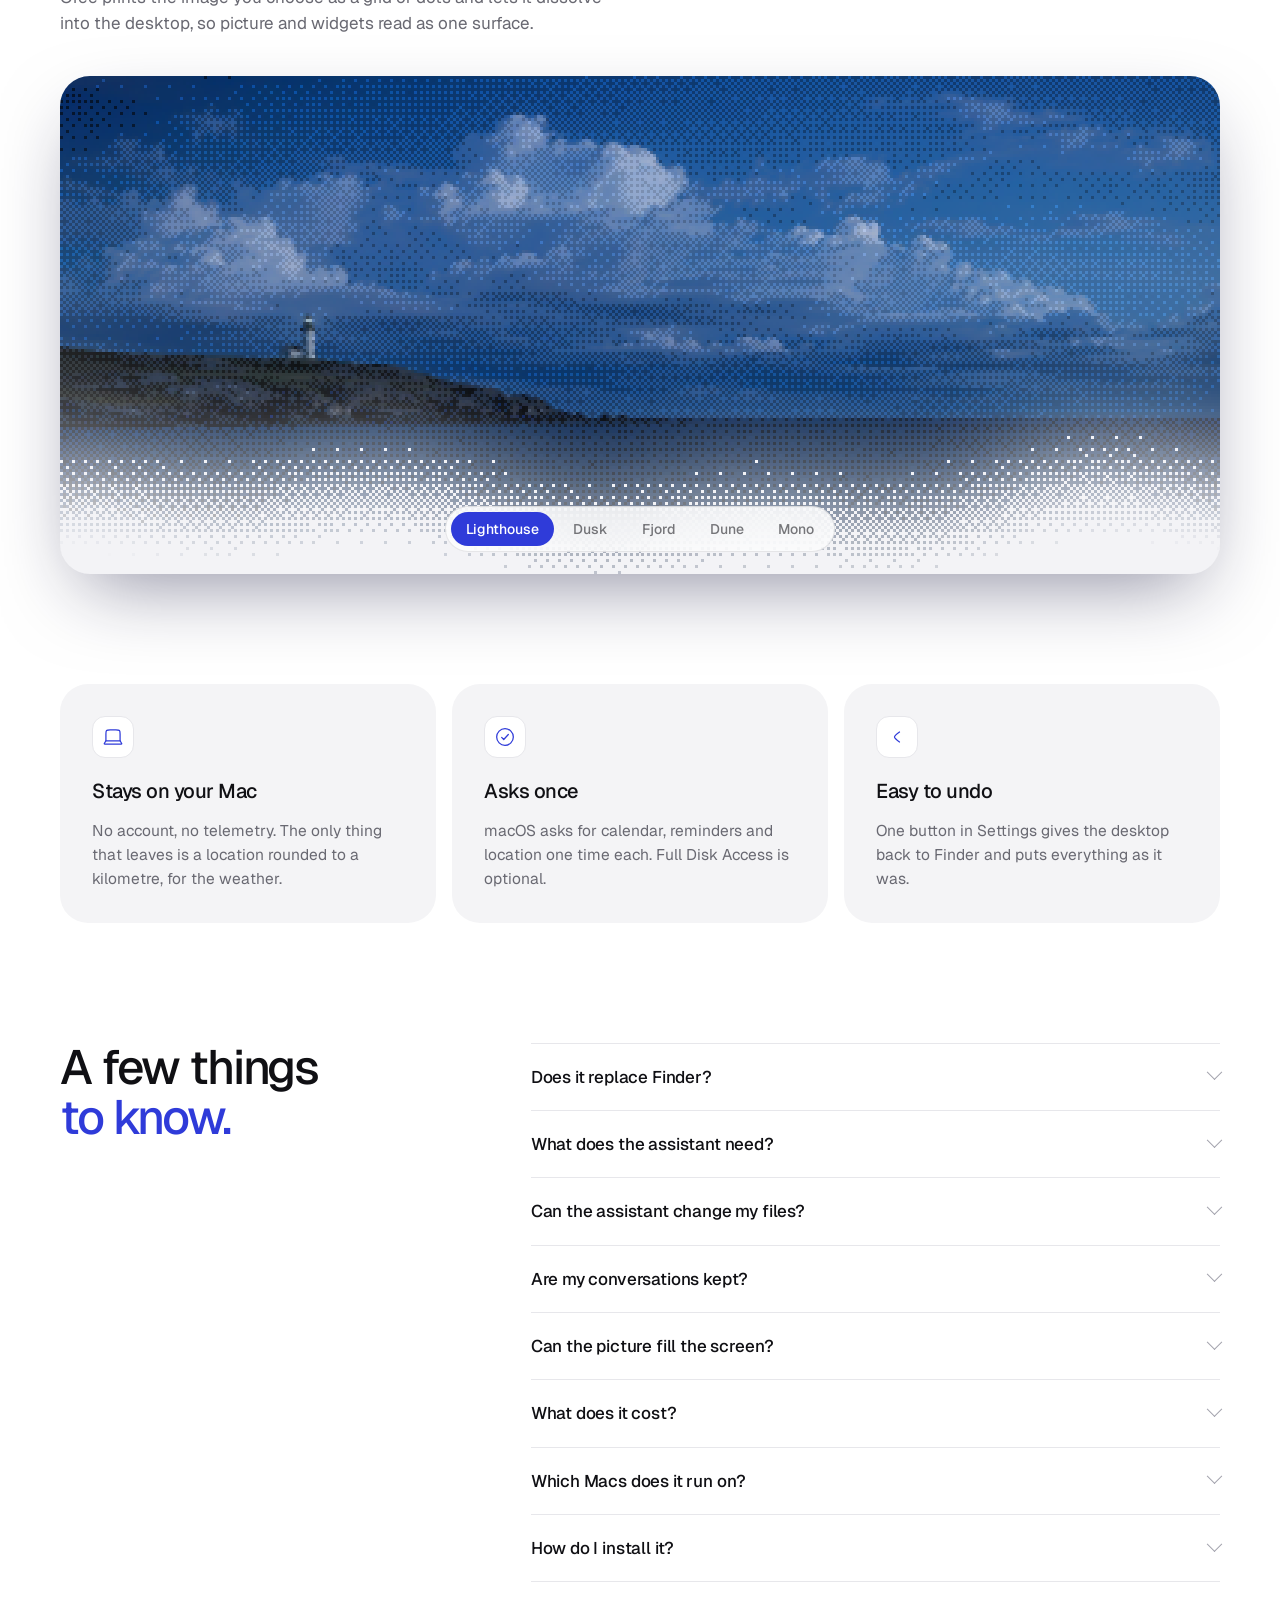
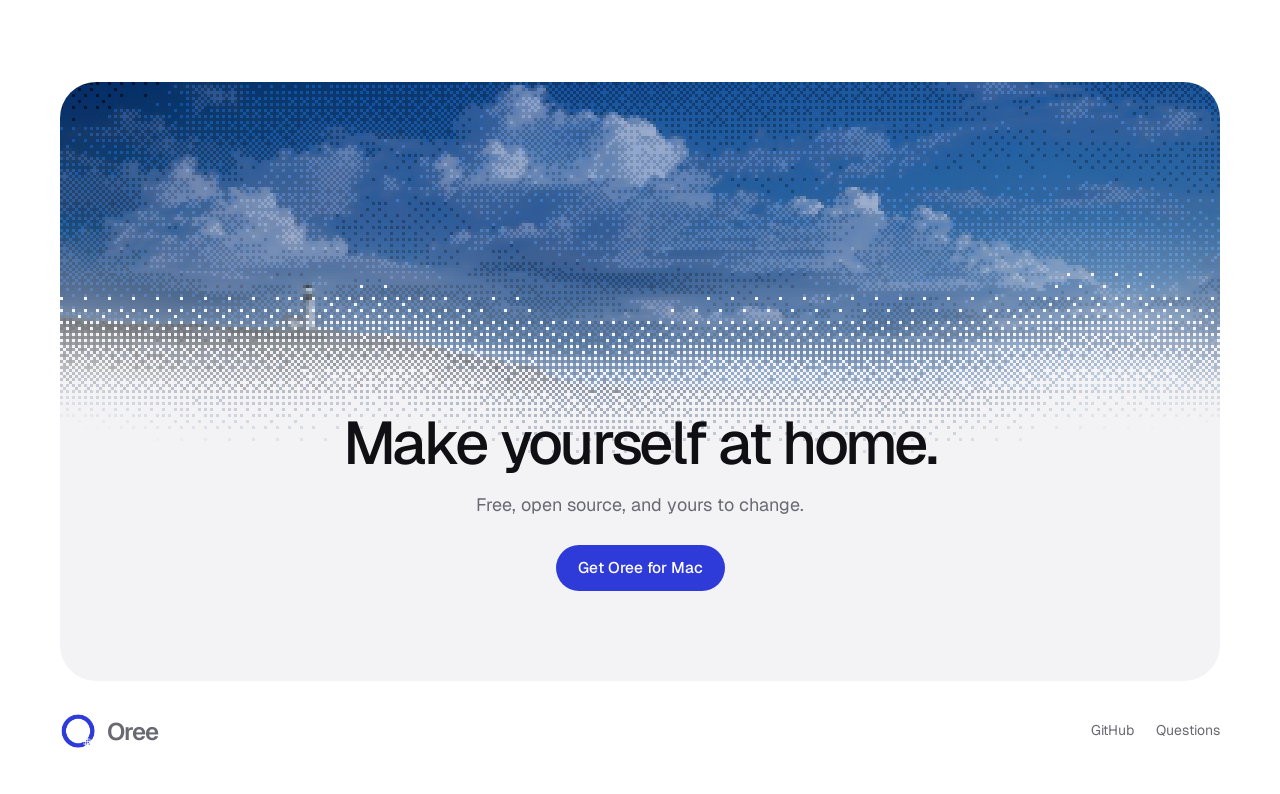
==== commit 452a87fd: "oree.space: header keeps only the name and a smaller Get Oree box, its icon flush in the corner Co-A" ====
--- a/site/index.html
+++ b/site/index.html
@@ -29,13 +29,8 @@
 <header class="nav">
   <div class="bar">
     <a class="brand" href="#top" aria-label="Oree, to the top"><span class="mark" aria-hidden="true"></span>Oree</a>
-    <nav aria-label="Sections">
-      <a href="#assistant">Assistant</a>
-      <a href="#widgets">Widgets</a>
-      <a href="#questions">Questions</a>
-    </nav>
     <a class="get" href="https://github.com/barisbuild/oree">
-      <img src="apple-touch-icon.png" alt="" width="44" height="44">
+      <img src="get-icon.png" alt="" width="40" height="40">
       <span>Get Oree</span>
       <svg data-icon="arrowLong"></svg>
     </a>
--- a/site/style.css
+++ b/site/style.css
@@ -54,20 +54,19 @@
 }
 .brand { display: inline-flex; align-items: center; gap: 11px; font-weight: 600; font-size: 24px; letter-spacing: -0.035em; }
 .mark { width: 36px; height: 36px; background: url("mark.png") center / contain no-repeat; }
-.nav nav { display: flex; gap: 30px; font-size: 16px; color: var(--soft); }
-.nav nav a { transition: color 0.2s; }
-.nav nav a:hover { color: var(--ink); }
-/* Across from the name: the app's icon, the call, an arrow. */
+/* Across from the name: the app's icon set flush in the corner of a small
+   framed box, the call, and an arrow. */
 .get {
-  display: flex; align-items: center; gap: 22px; height: 56px; margin-left: auto; padding: 0 22px 0 6px;
-  border: 1px solid var(--line); border-radius: 14px; background: #fff;
-  font-size: 15px; font-weight: 700; letter-spacing: 0.02em; text-transform: uppercase;
-  transition: border-color 0.2s, box-shadow 0.2s;
-}
-.get img { width: 44px; height: 44px; border-radius: 10px; }
-.get svg { width: 20px; height: 20px; transition: transform 0.25s var(--out); }
-.get:hover { border-color: #d5d5dc; box-shadow: 0 4px 14px -6px rgb(16 16 30 / 0.2); }
+  display: flex; align-items: center; gap: 14px; height: 48px; margin-left: auto; padding: 3px 16px 3px 3px;
+  border: 1px solid var(--line); border-radius: 13px; background: #fff;
+  font-size: 13px; font-weight: 700; letter-spacing: 0.06em; text-transform: uppercase; color: var(--ink);
+  transition: border-color 0.2s, box-shadow 0.2s, transform 0.2s var(--out);
+}
+.get img { align-self: stretch; width: auto; height: auto; aspect-ratio: 1; border-radius: 9px; object-fit: cover; }
+.get svg { width: 17px; height: 17px; transition: transform 0.25s var(--out); }
+.get:hover { border-color: #d0d0d8; box-shadow: 0 6px 16px -8px rgb(16 16 30 / 0.25); }
 .get:hover svg { transform: translateX(3px); }
+.get:active { transform: scale(0.98); }
 
 .button {
   display: inline-flex;
@@ -522,12 +521,10 @@
 @media (max-width: 860px) {
   .sw { height: auto; }
   .sw-scene { position: static; height: auto; display: grid; gap: 28px; padding: 116px 0 12px; overflow: visible; }
-  .nav nav { display: none; }
   .bar { gap: 12px; height: 62px; padding-left: 16px; }
   .brand { font-size: 21px; }
   .mark { width: 30px; height: 30px; }
-  .get { gap: 12px; height: 48px; padding-right: 14px; font-size: 13px; }
-  .get img { width: 36px; height: 36px; }
+  .get { gap: 10px; height: 44px; padding-right: 12px; font-size: 12px; }
   .sw-end { position: static; order: -1; padding: 0 20px; color: var(--ink); opacity: 1; transform: none; visibility: visible; }
   .sw-end-title, .sw-end-line { text-shadow: none; }
   .sw-end-line { color: var(--soft); }
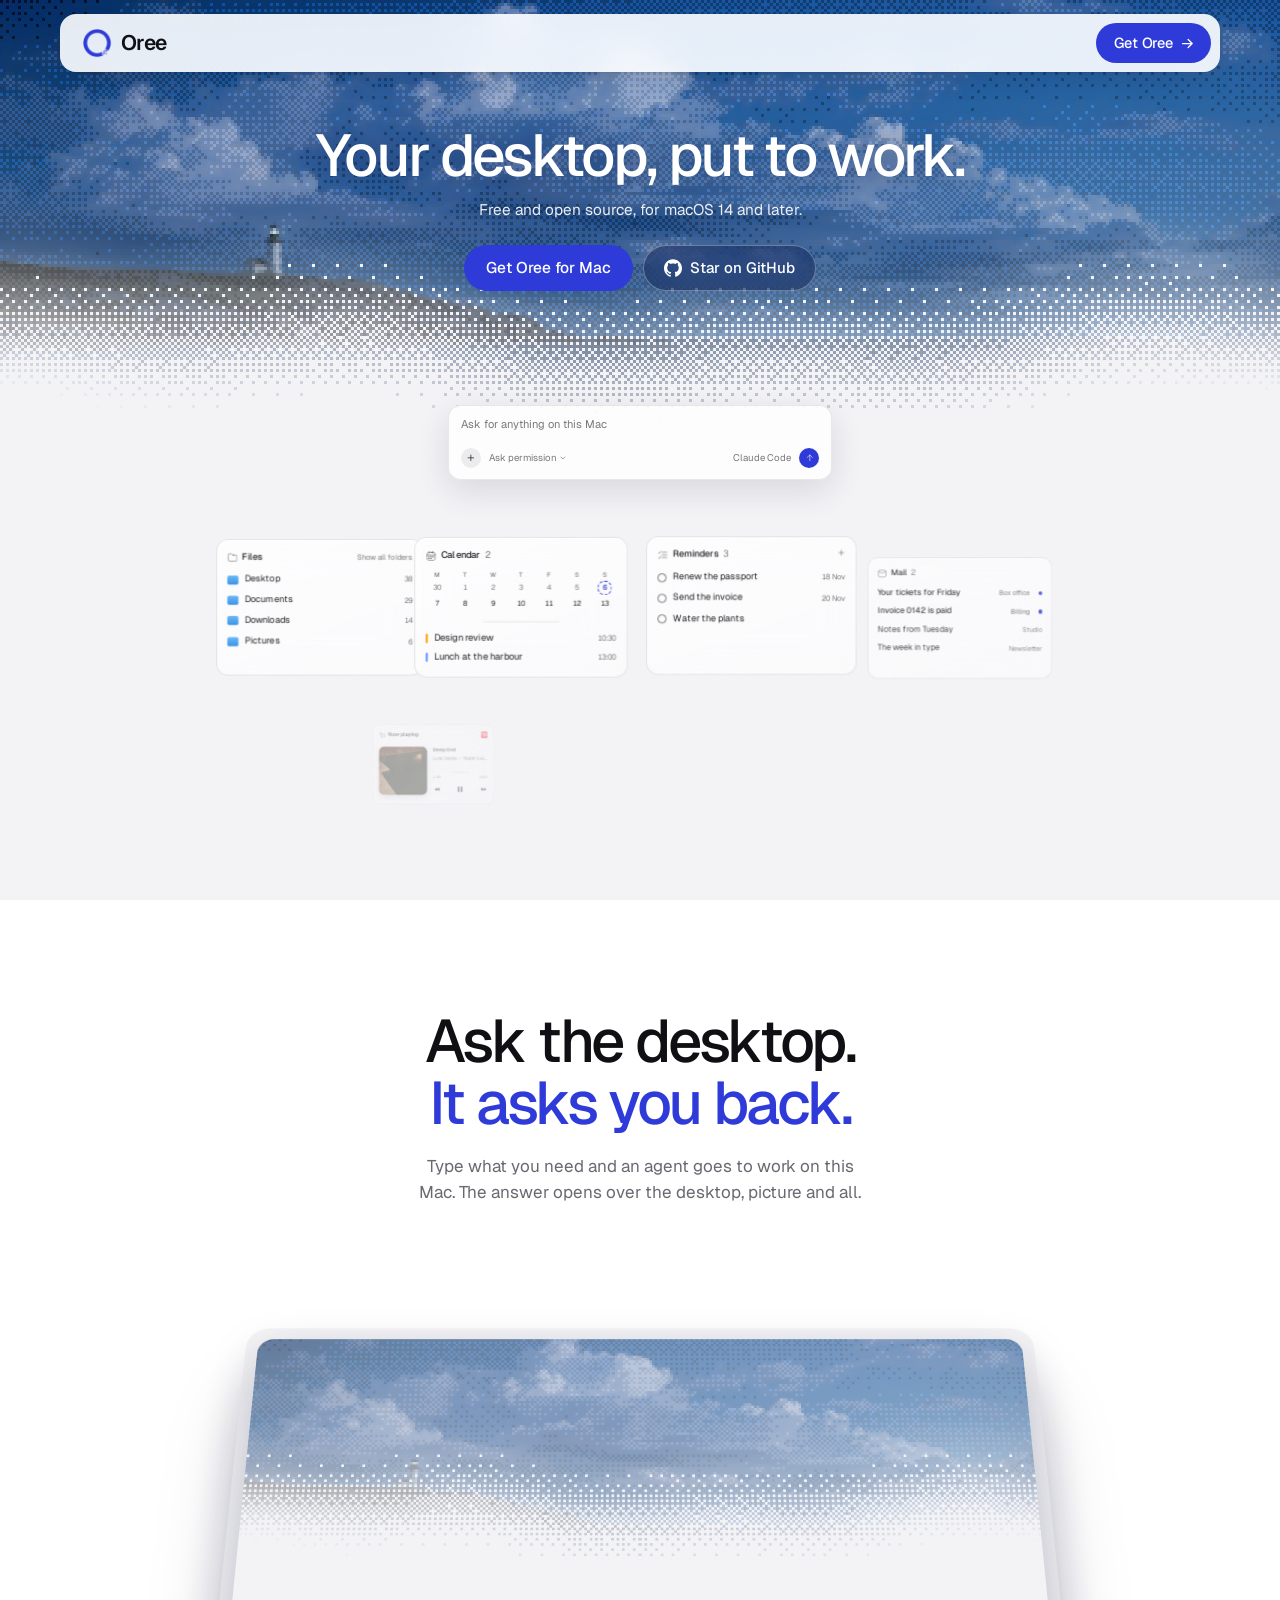
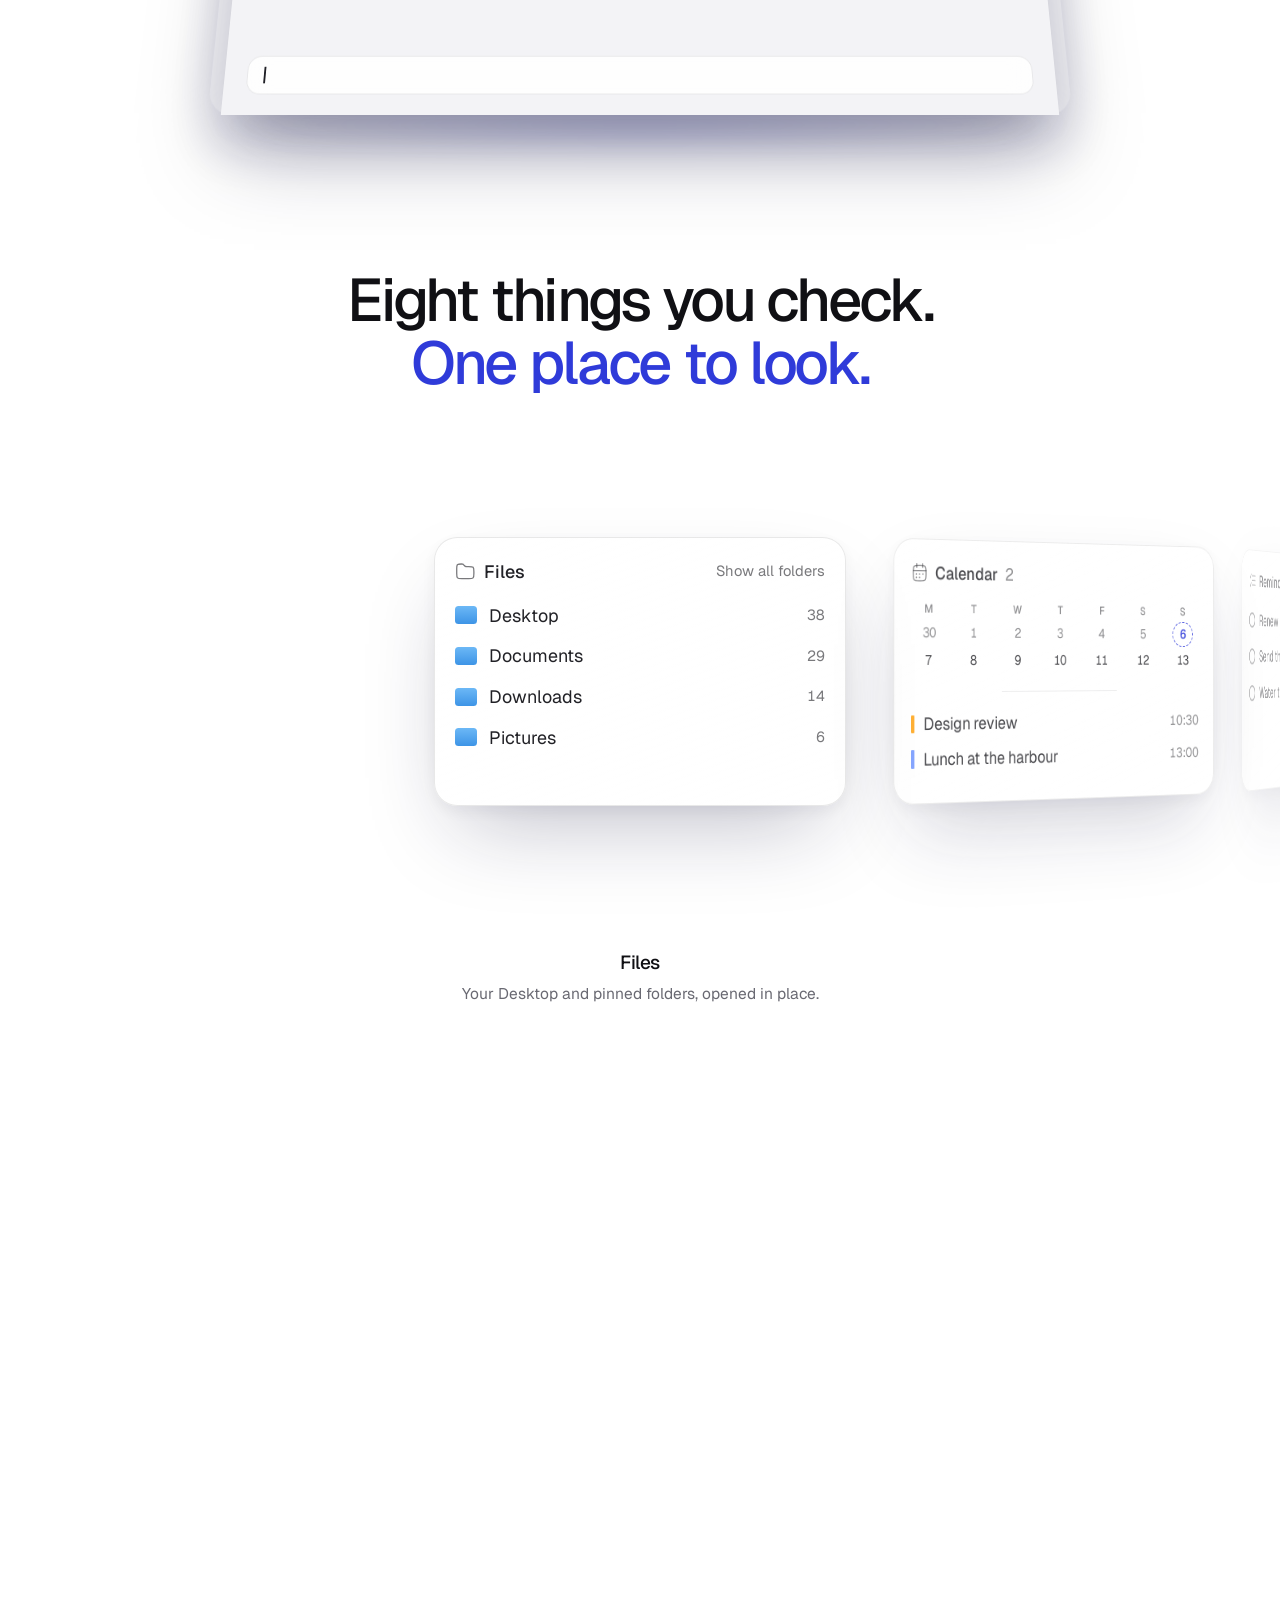
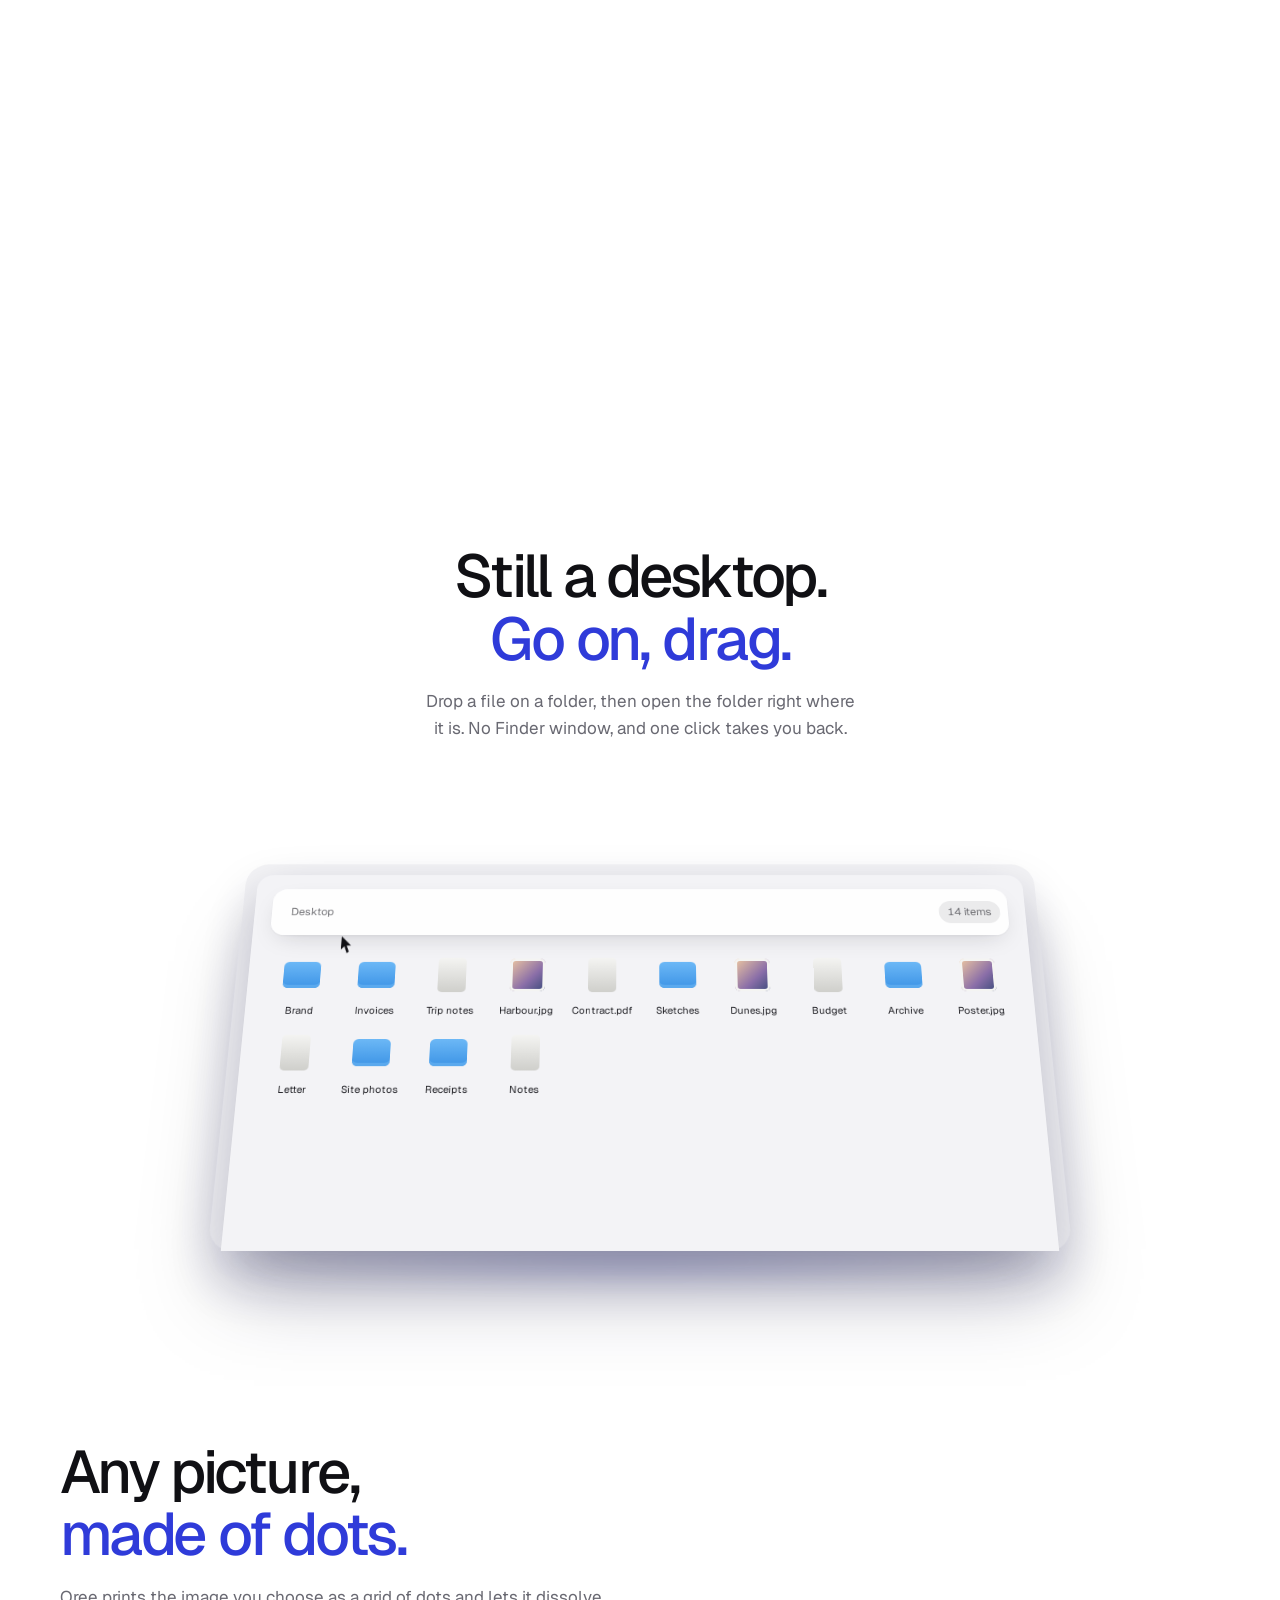
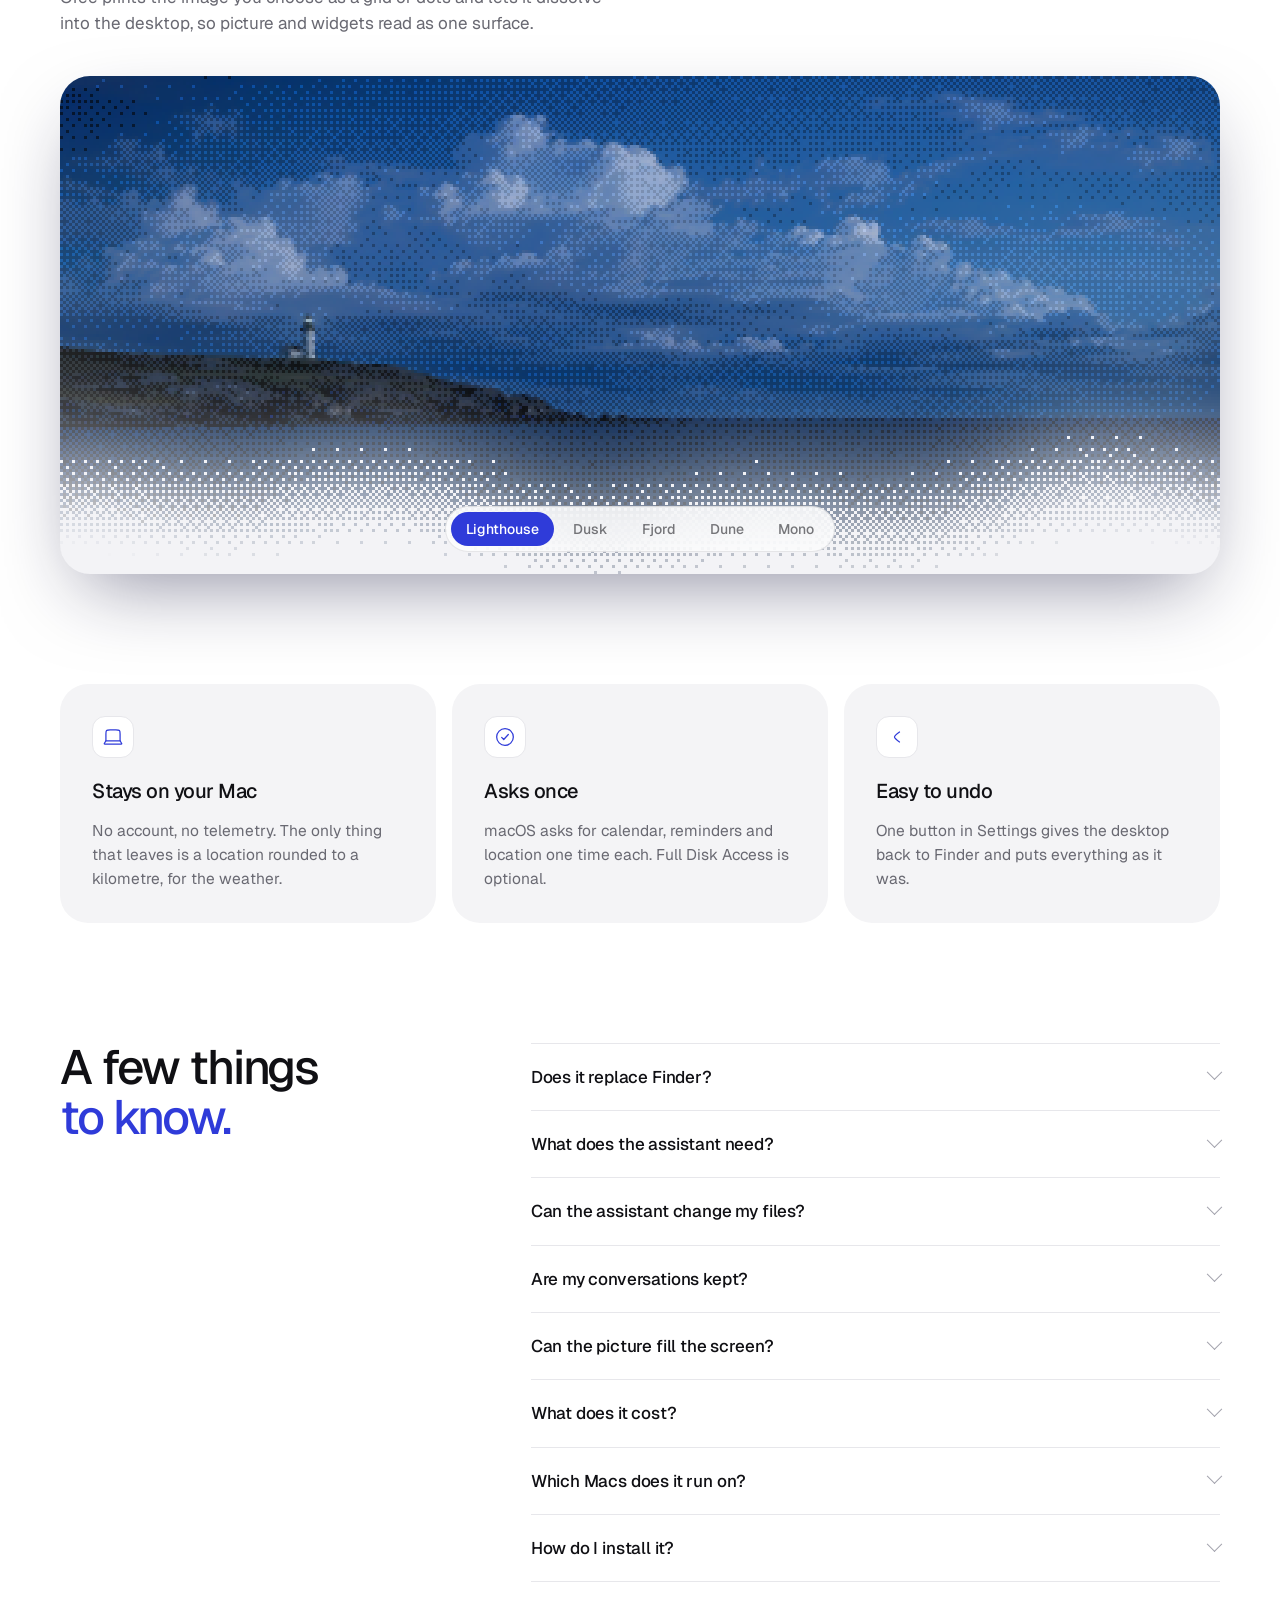
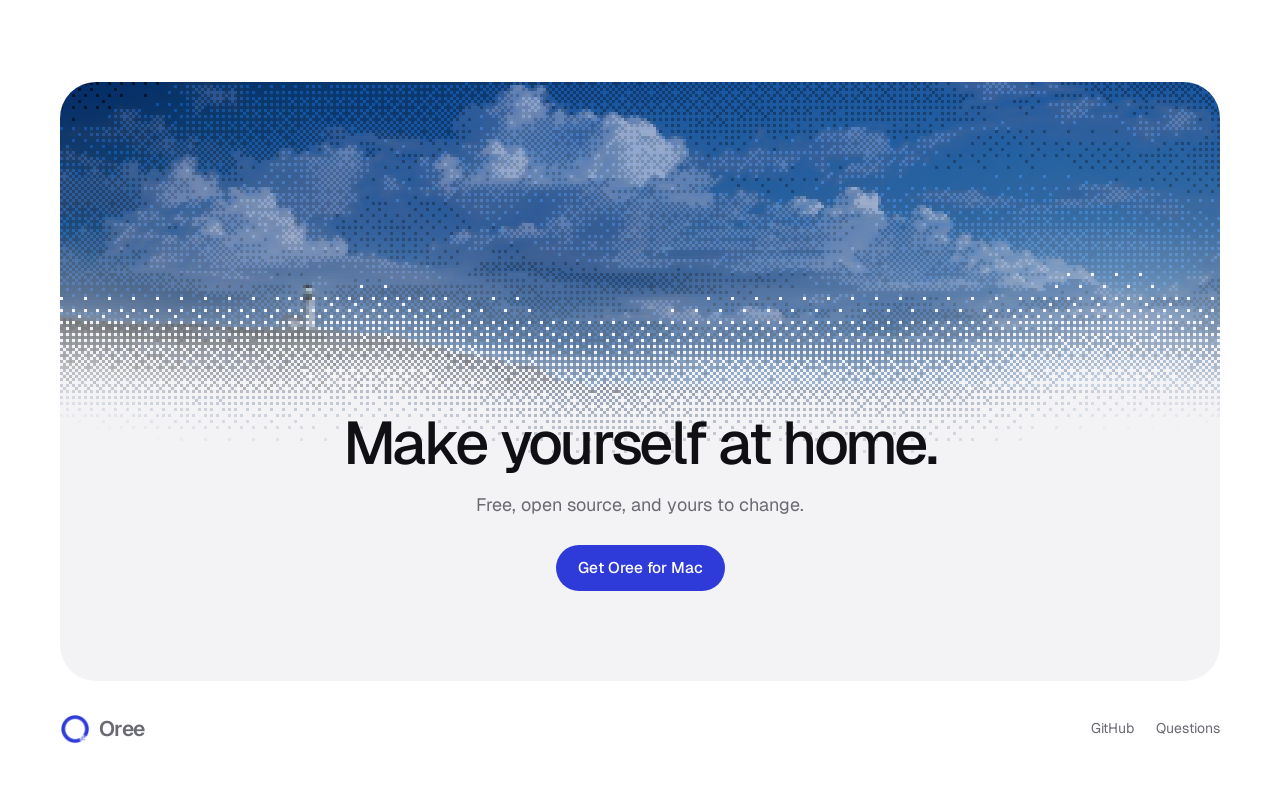
==== commit a39d43ff: "oree.space: a slimmer header with a plain Get Oree pill Co-Authored-By: Claude Opus 5.5 <noreply@ant" ====
--- a/site/index.html
+++ b/site/index.html
@@ -30,7 +30,6 @@
   <div class="bar">
     <a class="brand" href="#top" aria-label="Oree, to the top"><span class="mark" aria-hidden="true"></span>Oree</a>
     <a class="get" href="https://github.com/barisbuild/oree">
-      <img src="get-icon.png" alt="" width="40" height="40">
       <span>Get Oree</span>
       <svg data-icon="arrowLong"></svg>
     </a>
--- a/site/style.css
+++ b/site/style.css
@@ -48,25 +48,22 @@
 /* The header: a white card floating over the page, there at every scroll. */
 .nav { position: fixed; top: 14px; left: 0; right: 0; z-index: 30; padding: 0 20px; pointer-events: none; }
 .bar {
-  display: flex; align-items: center; gap: 44px; max-width: 1160px; height: 72px; margin: 0 auto; padding: 0 10px 0 26px;
-  border-radius: 18px; background: rgb(255 255 255 / 0.9); backdrop-filter: blur(16px) saturate(1.6);
+  display: flex; align-items: center; gap: 44px; max-width: 1160px; height: 58px; margin: 0 auto; padding: 0 9px 0 22px;
+  border-radius: 16px; background: rgb(255 255 255 / 0.9); backdrop-filter: blur(16px) saturate(1.6);
   box-shadow: 0 1px 2px rgb(16 16 30 / 0.06), 0 10px 30px -12px rgb(16 16 30 / 0.22); pointer-events: auto;
 }
-.brand { display: inline-flex; align-items: center; gap: 11px; font-weight: 600; font-size: 24px; letter-spacing: -0.035em; }
-.mark { width: 36px; height: 36px; background: url("mark.png") center / contain no-repeat; }
-/* Across from the name: the app's icon set flush in the corner of a small
-   framed box, the call, and an arrow. */
+.brand { display: inline-flex; align-items: center; gap: 9px; font-weight: 600; font-size: 21px; letter-spacing: -0.035em; }
+.mark { width: 30px; height: 30px; background: url("mark.png") center / contain no-repeat; }
+/* Across from the name: one quiet pill. */
 .get {
-  display: flex; align-items: center; gap: 14px; height: 48px; margin-left: auto; padding: 3px 16px 3px 3px;
-  border: 1px solid var(--line); border-radius: 13px; background: #fff;
-  font-size: 13px; font-weight: 700; letter-spacing: 0.06em; text-transform: uppercase; color: var(--ink);
-  transition: border-color 0.2s, box-shadow 0.2s, transform 0.2s var(--out);
-}
-.get img { align-self: stretch; width: auto; height: auto; aspect-ratio: 1; border-radius: 9px; object-fit: cover; }
-.get svg { width: 17px; height: 17px; transition: transform 0.25s var(--out); }
-.get:hover { border-color: #d0d0d8; box-shadow: 0 6px 16px -8px rgb(16 16 30 / 0.25); }
-.get:hover svg { transform: translateX(3px); }
-.get:active { transform: scale(0.98); }
+  display: inline-flex; align-items: center; gap: 7px; height: 40px; margin-left: auto; padding: 0 16px 0 18px;
+  border-radius: 999px; background: var(--blue); color: #fff; font-size: 14.5px; font-weight: 500; letter-spacing: -0.01em;
+  transition: background 0.2s, transform 0.2s var(--out);
+}
+.get svg { width: 15px; height: 15px; transition: transform 0.25s var(--out); }
+.get:hover { background: #2530c4; }
+.get:hover svg { transform: translateX(2px); }
+.get:active { transform: scale(0.97); }
 
 .button {
   display: inline-flex;
@@ -179,7 +176,7 @@
 /* ---- The words over the sky, there from the start. */
 
 .sw-end {
-  position: absolute; left: 0; right: 0; top: calc(6% + 86px); z-index: 5;
+  position: absolute; left: 0; right: 0; top: calc(6% + 72px); z-index: 5;
   display: grid; justify-items: center; gap: 14px; padding: 0 20px; text-align: center; color: #fff;
   opacity: 0; transform: translateY(16px); visibility: hidden;
   transition: opacity 0.7s var(--out), transform 0.8s var(--out), visibility 0s 0.8s;
@@ -521,10 +518,10 @@
 @media (max-width: 860px) {
   .sw { height: auto; }
   .sw-scene { position: static; height: auto; display: grid; gap: 28px; padding: 116px 0 12px; overflow: visible; }
-  .bar { gap: 12px; height: 62px; padding-left: 16px; }
-  .brand { font-size: 21px; }
-  .mark { width: 30px; height: 30px; }
-  .get { gap: 10px; height: 44px; padding-right: 12px; font-size: 12px; }
+  .bar { gap: 12px; height: 54px; padding: 0 7px 0 16px; }
+  .brand { font-size: 19px; }
+  .mark { width: 26px; height: 26px; }
+  .get { height: 38px; padding: 0 14px 0 16px; font-size: 14px; }
   .sw-end { position: static; order: -1; padding: 0 20px; color: var(--ink); opacity: 1; transform: none; visibility: visible; }
   .sw-end-title, .sw-end-line { text-shadow: none; }
   .sw-end-line { color: var(--soft); }
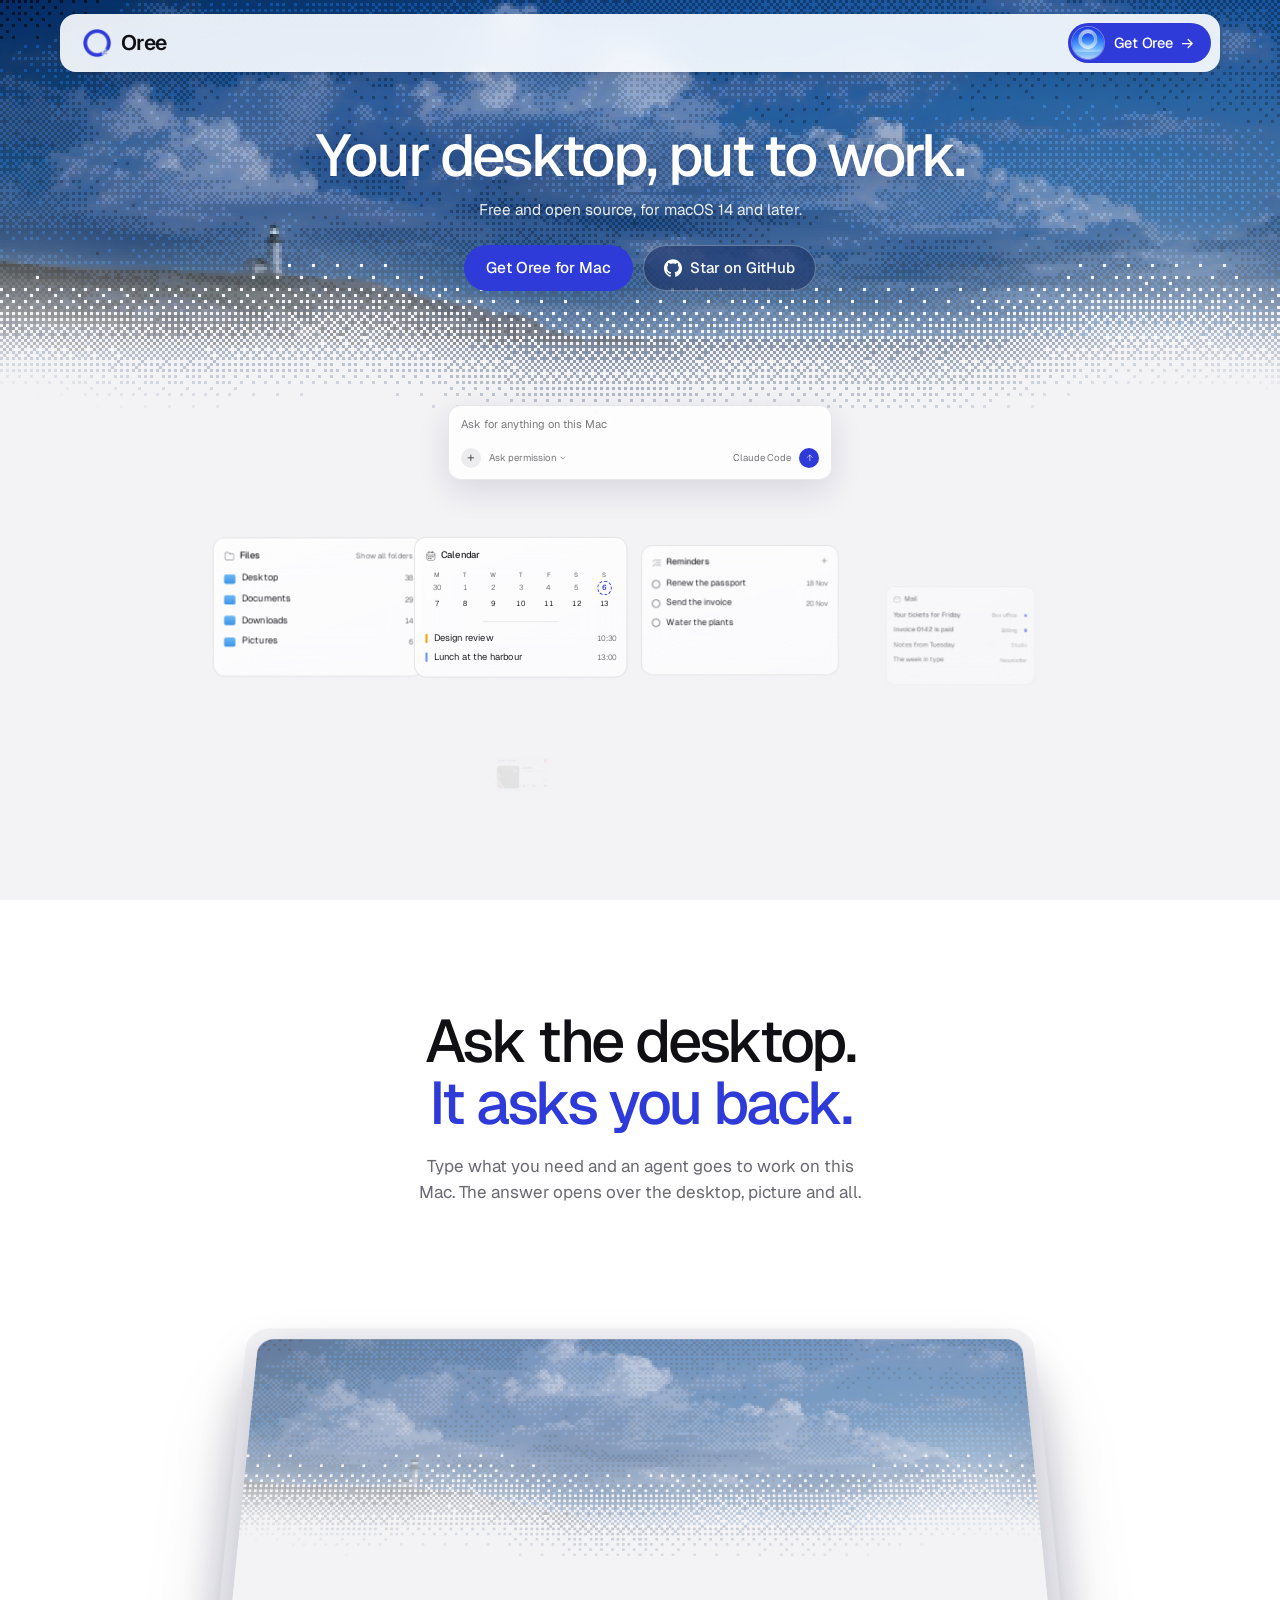
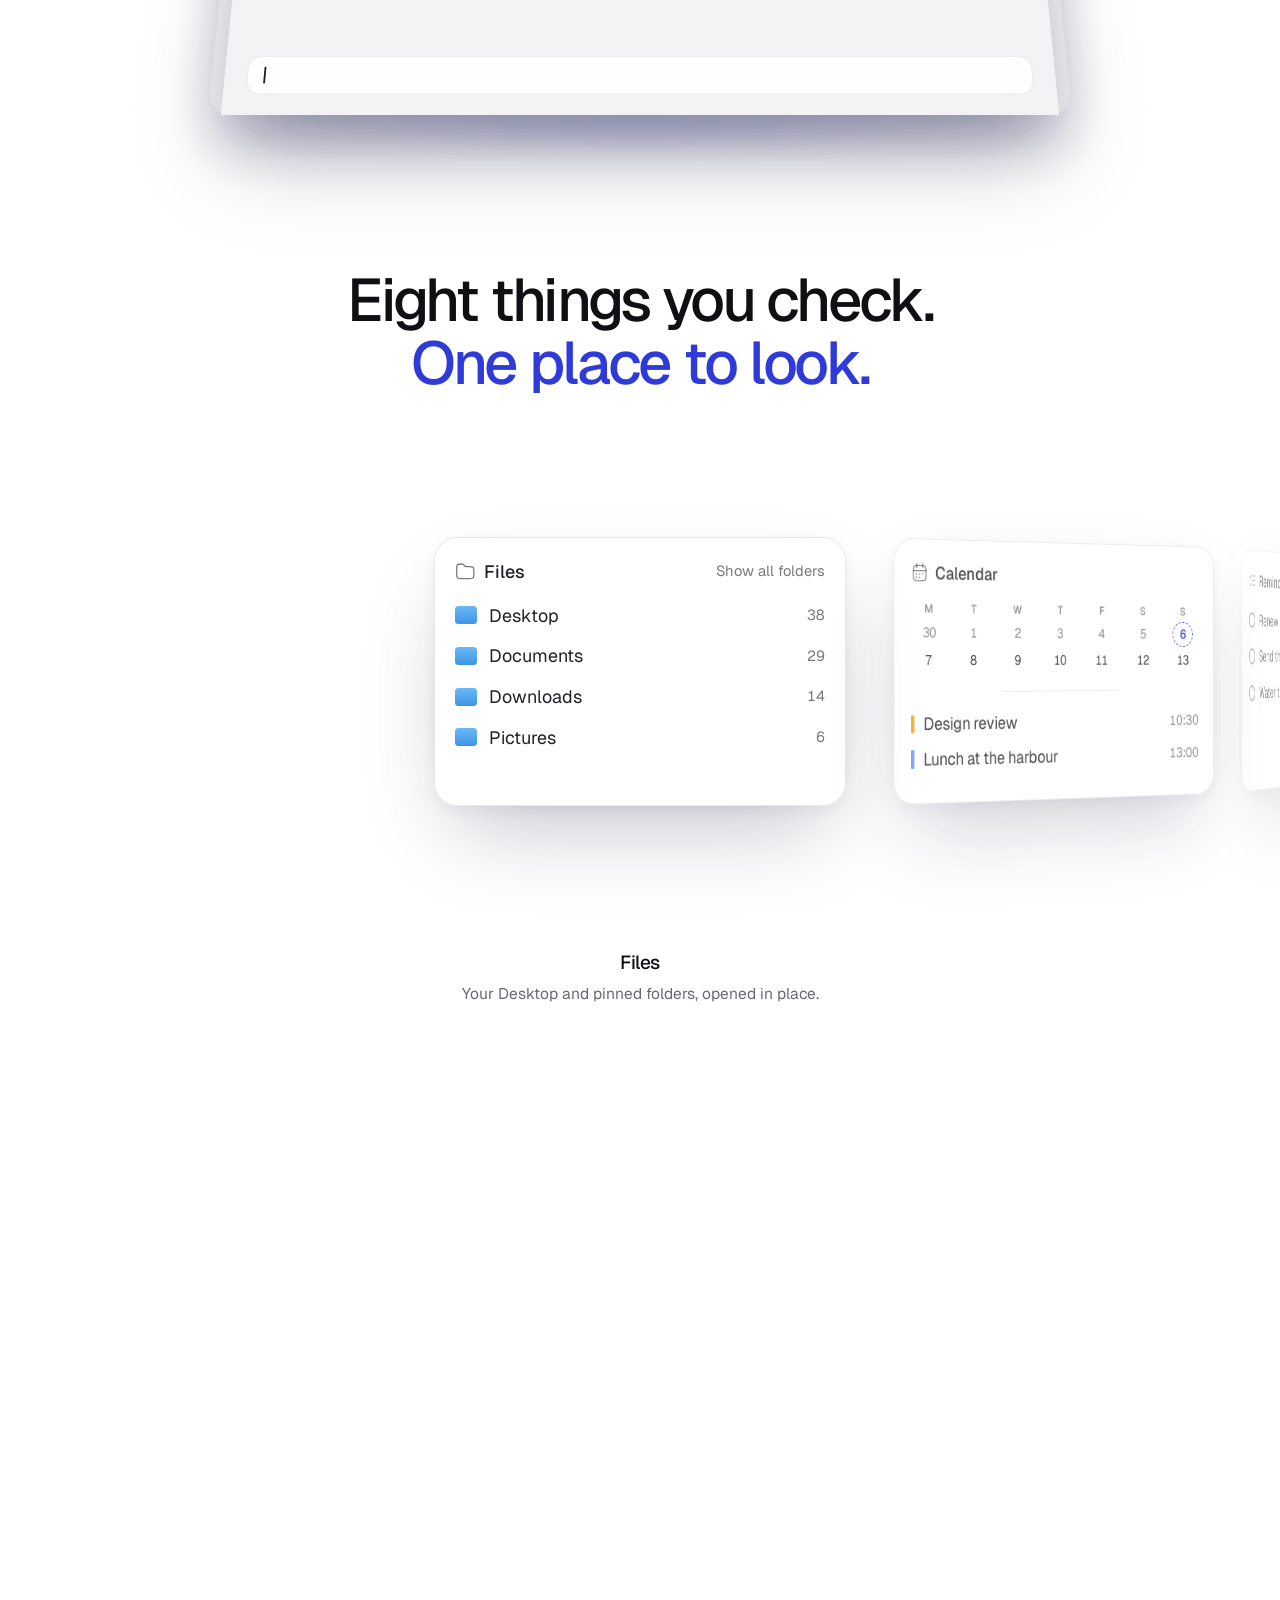
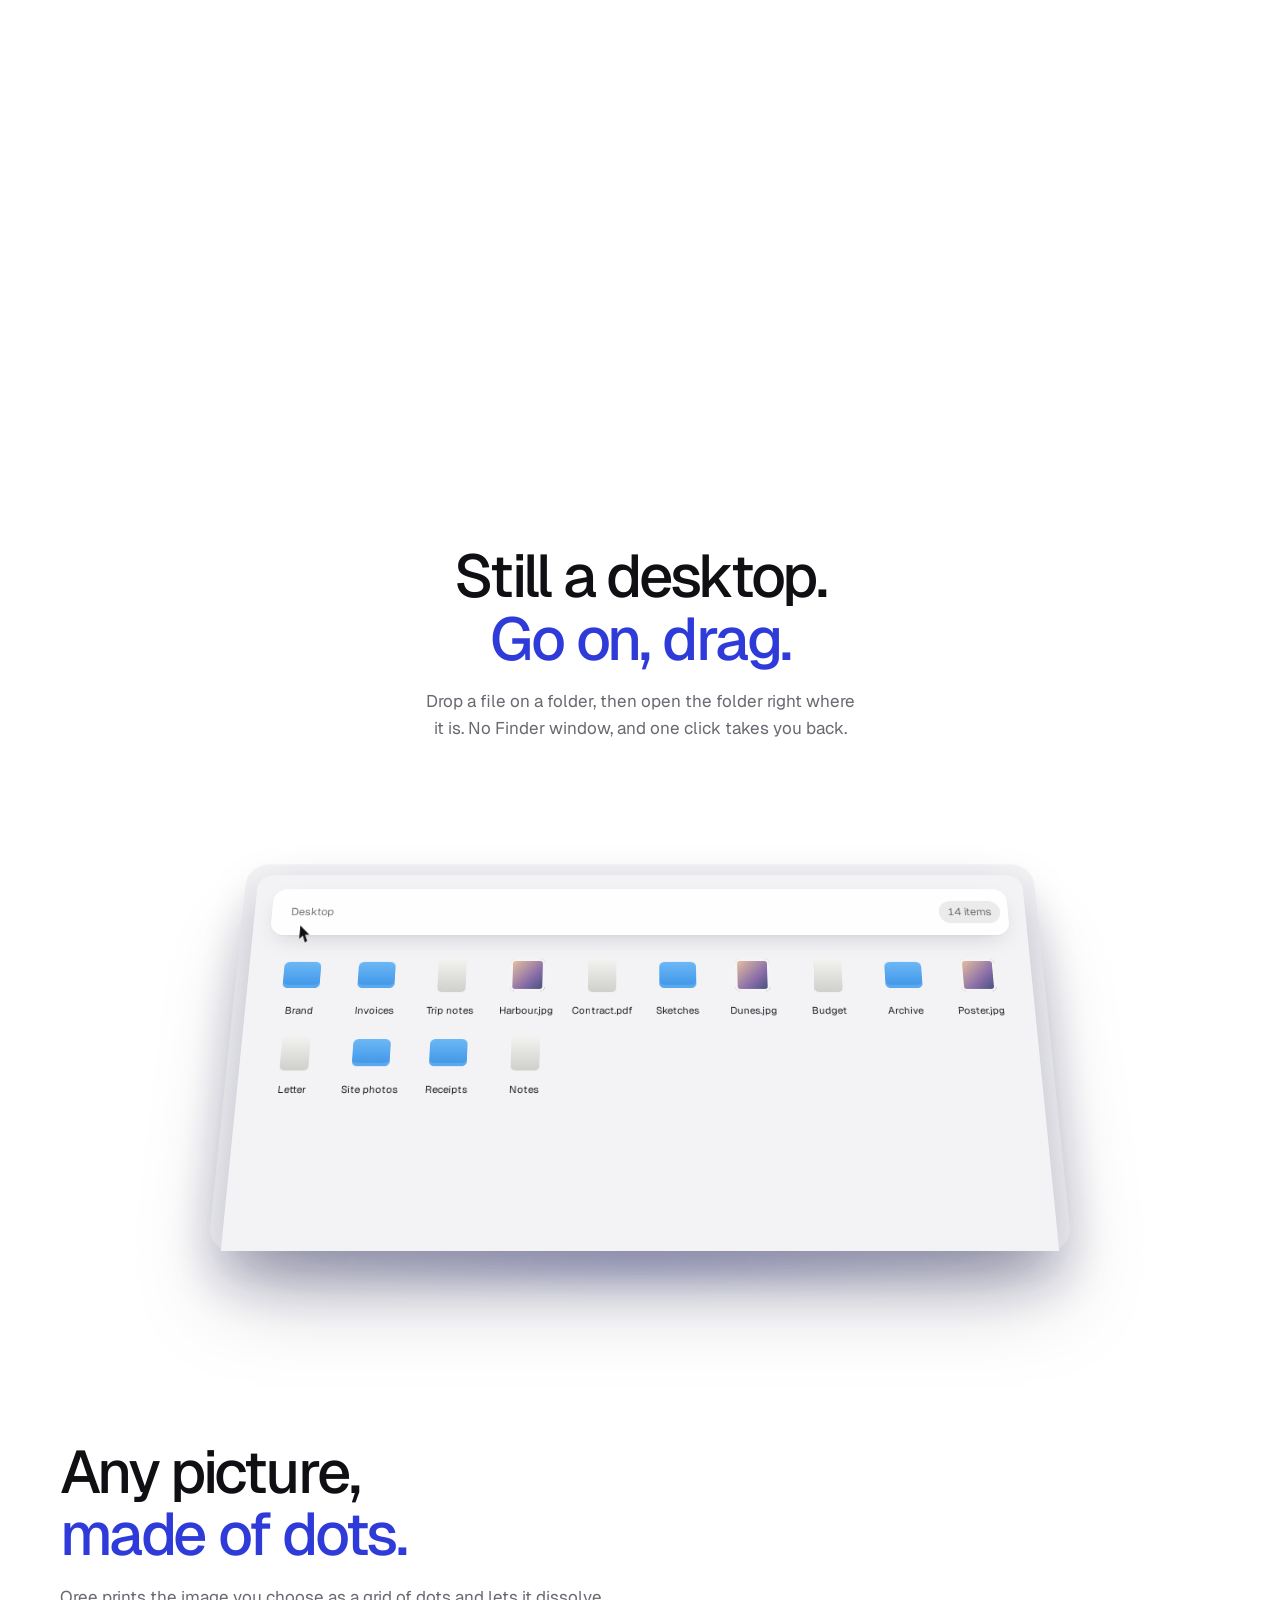
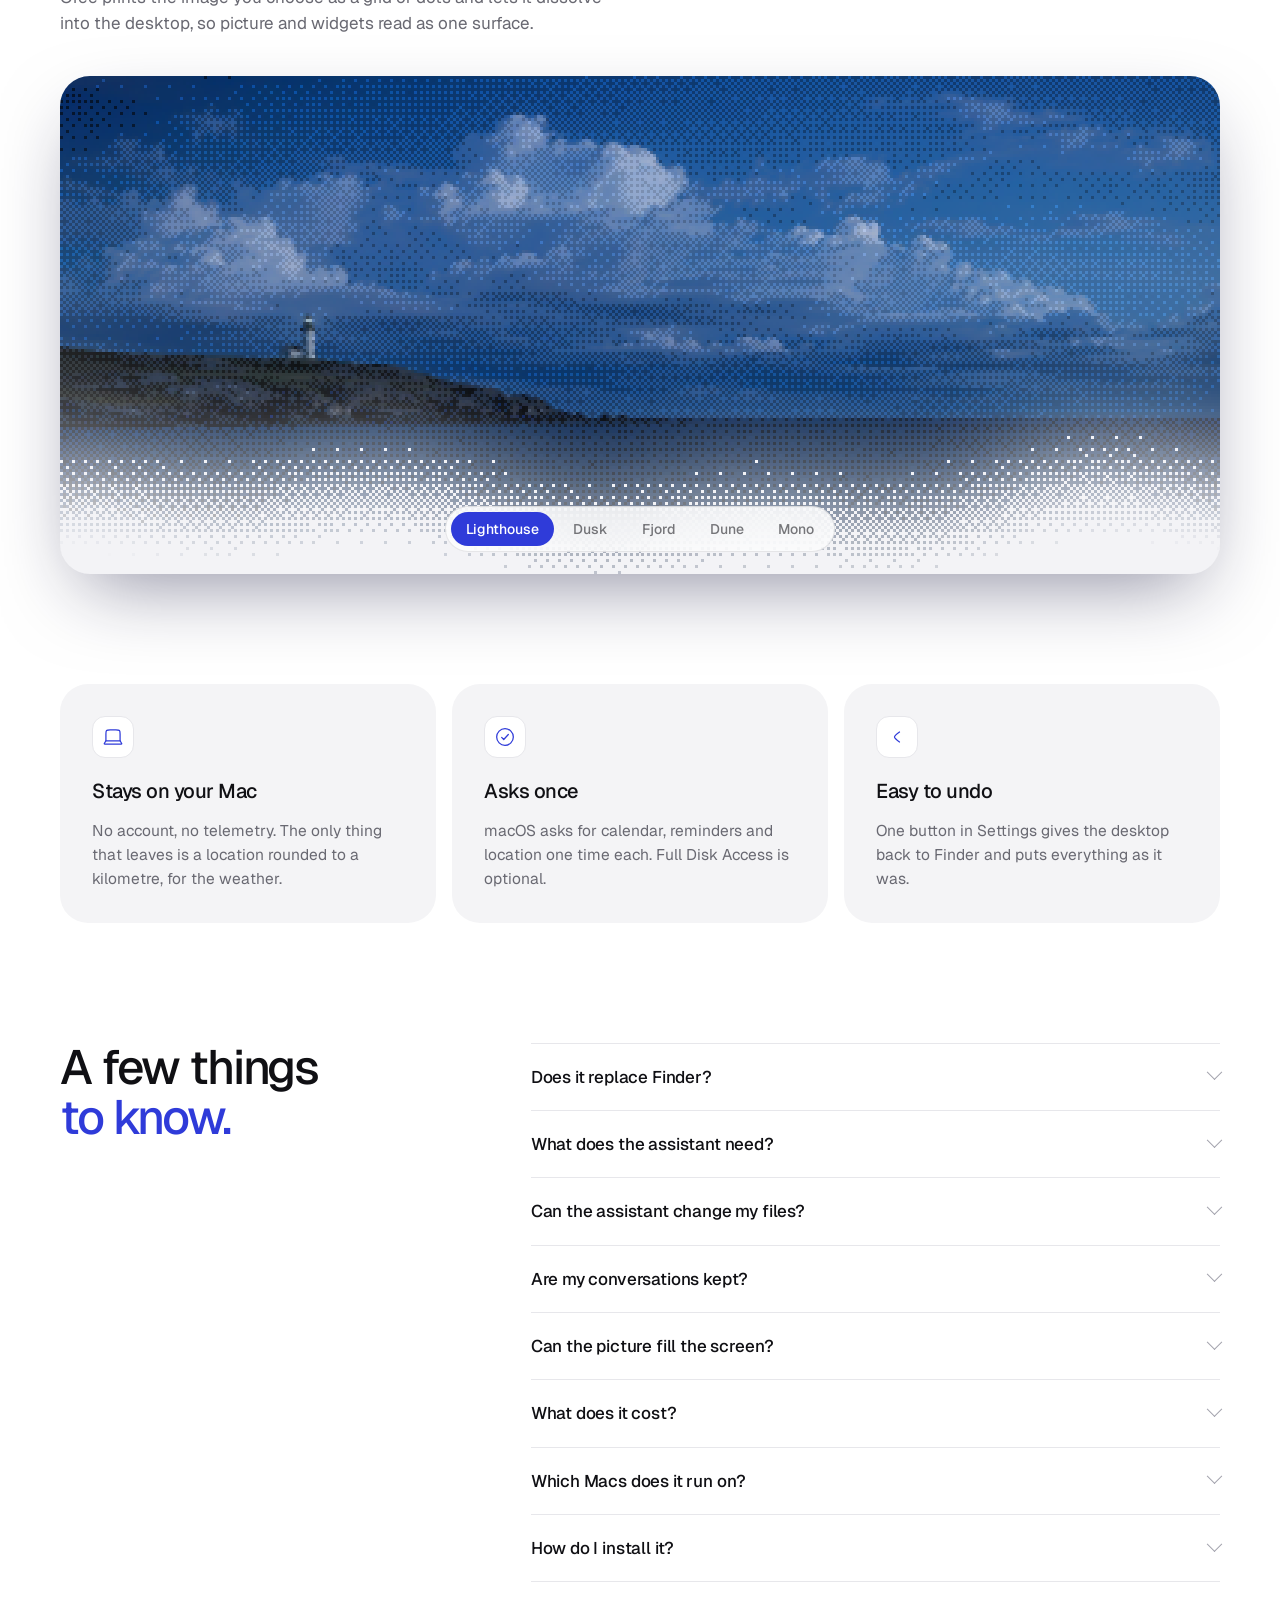
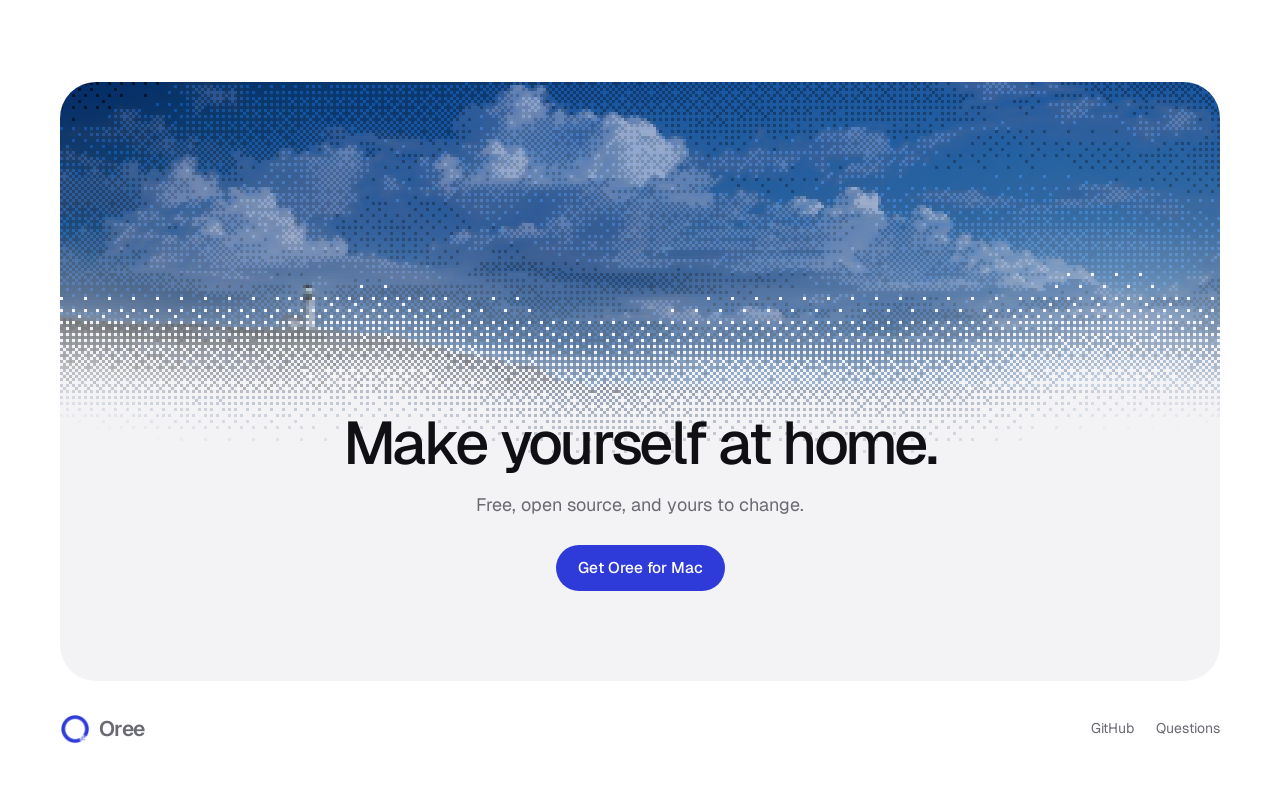
==== commit 98711a0f: "oree.space: the app icon, round, at the left end of the Get Oree pill Co-Authored-By: Claude Opus 5." ====
--- a/site/index.html
+++ b/site/index.html
@@ -30,6 +30,7 @@
   <div class="bar">
     <a class="brand" href="#top" aria-label="Oree, to the top"><span class="mark" aria-hidden="true"></span>Oree</a>
     <a class="get" href="https://github.com/barisbuild/oree">
+      <img src="get-icon.png" alt="" width="32" height="32">
       <span>Get Oree</span>
       <svg data-icon="arrowLong"></svg>
     </a>
--- a/site/style.css
+++ b/site/style.css
@@ -56,10 +56,12 @@
 .mark { width: 30px; height: 30px; background: url("mark.png") center / contain no-repeat; }
 /* Across from the name: one quiet pill. */
 .get {
-  display: inline-flex; align-items: center; gap: 7px; height: 40px; margin-left: auto; padding: 0 16px 0 18px;
+  display: inline-flex; align-items: center; gap: 7px; height: 40px; margin-left: auto; padding: 0 16px 0 4px;
   border-radius: 999px; background: var(--blue); color: #fff; font-size: 14.5px; font-weight: 500; letter-spacing: -0.01em;
   transition: background 0.2s, transform 0.2s var(--out);
 }
+/* The app's icon at the left end, round to sit in the pill's own curve. */
+.get img { width: 32px; height: 32px; margin-right: 3px; border-radius: 50%; object-fit: cover; box-shadow: 0 0 0 1px rgb(255 255 255 / 0.35); }
 .get svg { width: 15px; height: 15px; transition: transform 0.25s var(--out); }
 .get:hover { background: #2530c4; }
 .get:hover svg { transform: translateX(2px); }
@@ -145,7 +147,9 @@
   transform: translate(-50%, -50%);
   color: var(--app-text);
 }
-.sw-desk > * { font-size: 0.82cqw; }
+/* Sized by the narrower of width and height, so the two rows of widgets
+   end above the fold on a wide, short window too. */
+.sw-desk > * { font-size: min(0.82cqw, 1.28vh); }
 
 .sw-photo { position: absolute; inset: 0 0 auto; height: 47%; opacity: var(--photo, 0); }
 /* Hidden where the header card covers it; shown on phones. */
@@ -521,7 +525,8 @@
   .bar { gap: 12px; height: 54px; padding: 0 7px 0 16px; }
   .brand { font-size: 19px; }
   .mark { width: 26px; height: 26px; }
-  .get { height: 38px; padding: 0 14px 0 16px; font-size: 14px; }
+  .get { height: 38px; padding: 0 14px 0 4px; font-size: 14px; }
+  .get img { width: 30px; height: 30px; }
   .sw-end { position: static; order: -1; padding: 0 20px; color: var(--ink); opacity: 1; transform: none; visibility: visible; }
   .sw-end-title, .sw-end-line { text-shadow: none; }
   .sw-end-line { color: var(--soft); }
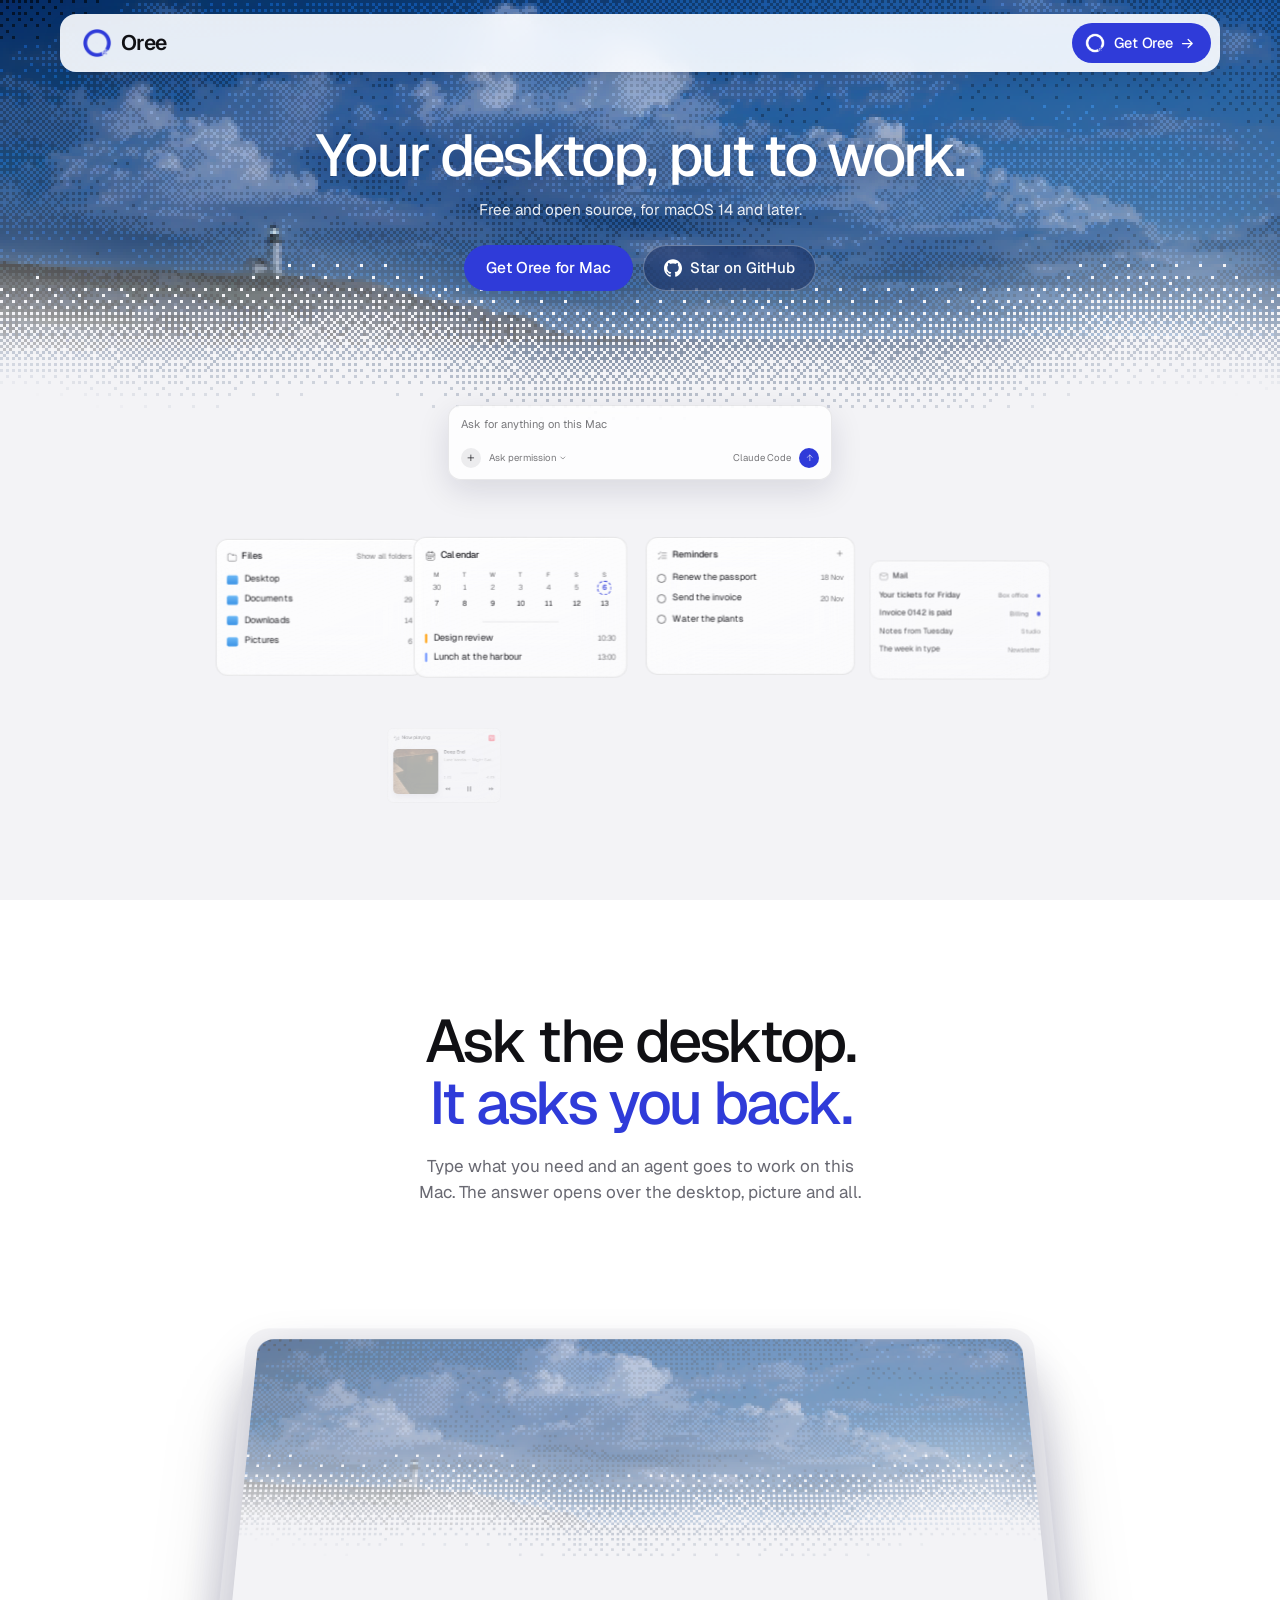
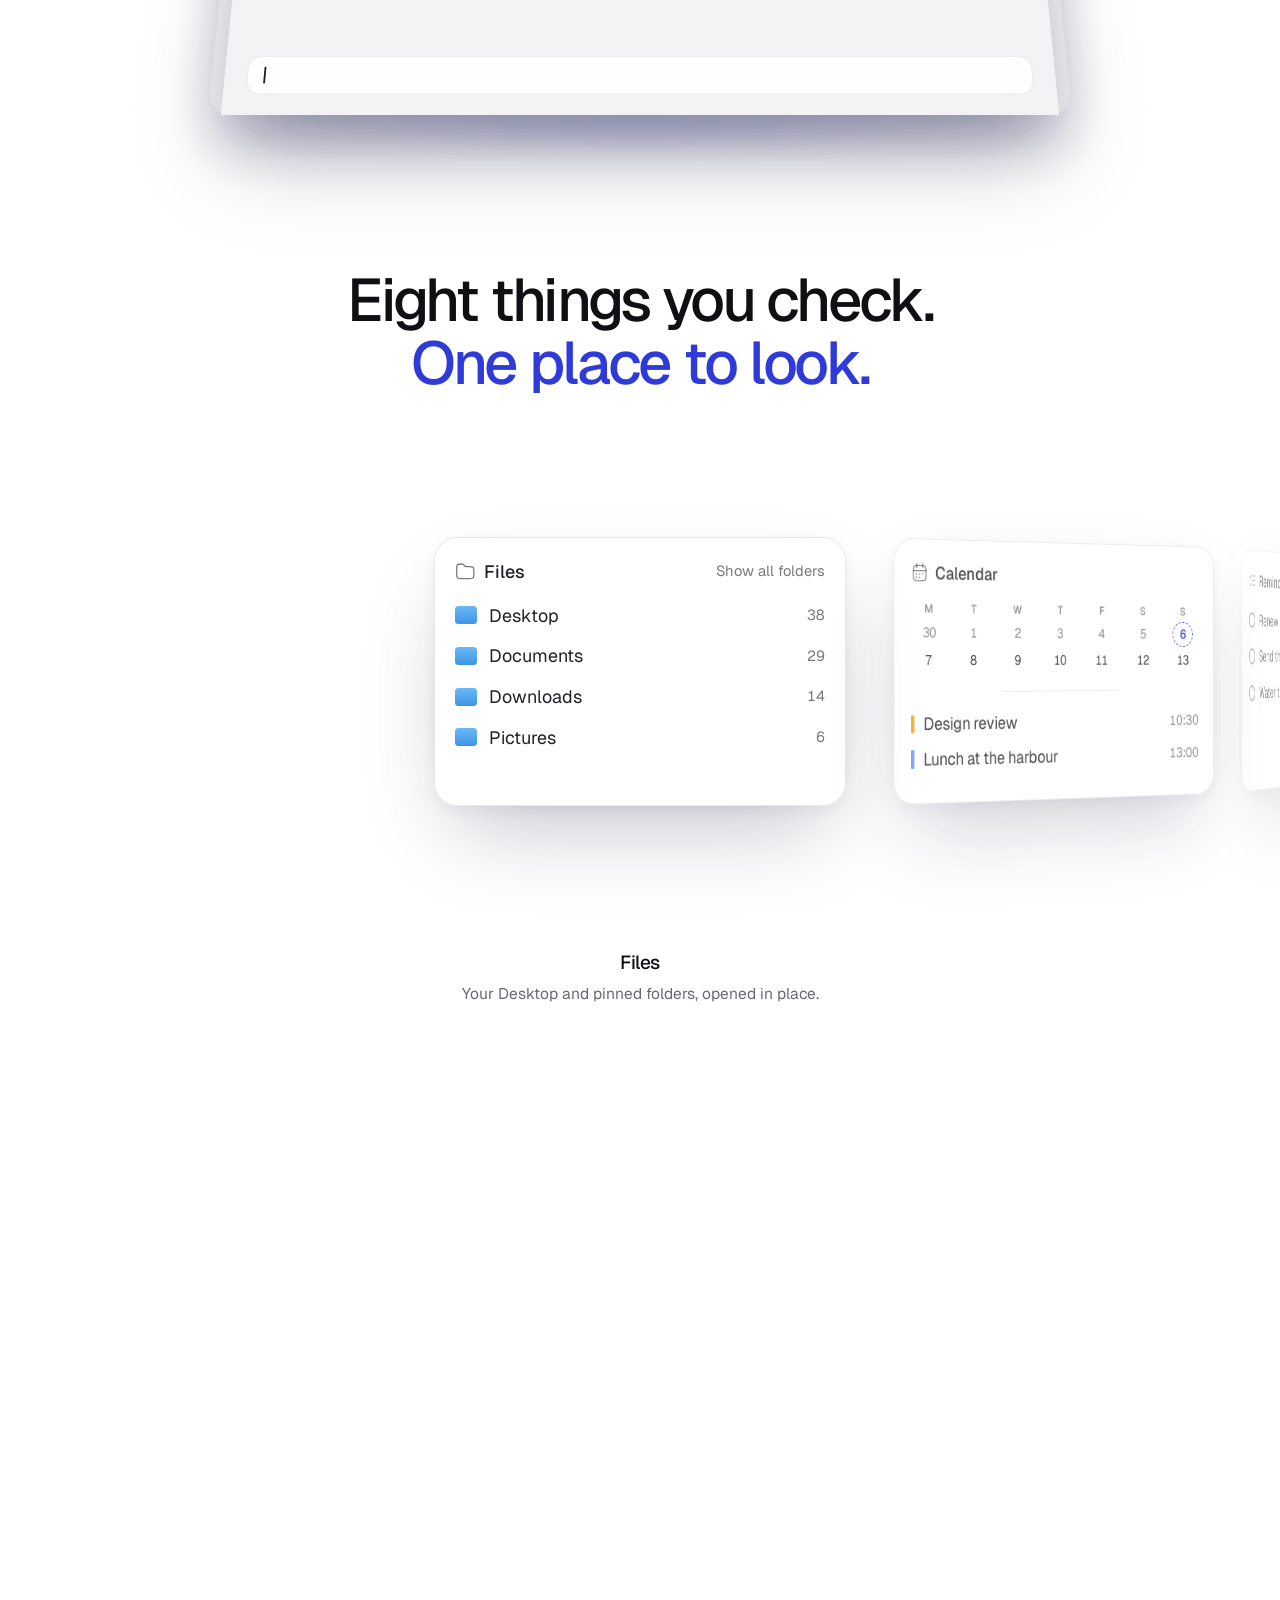
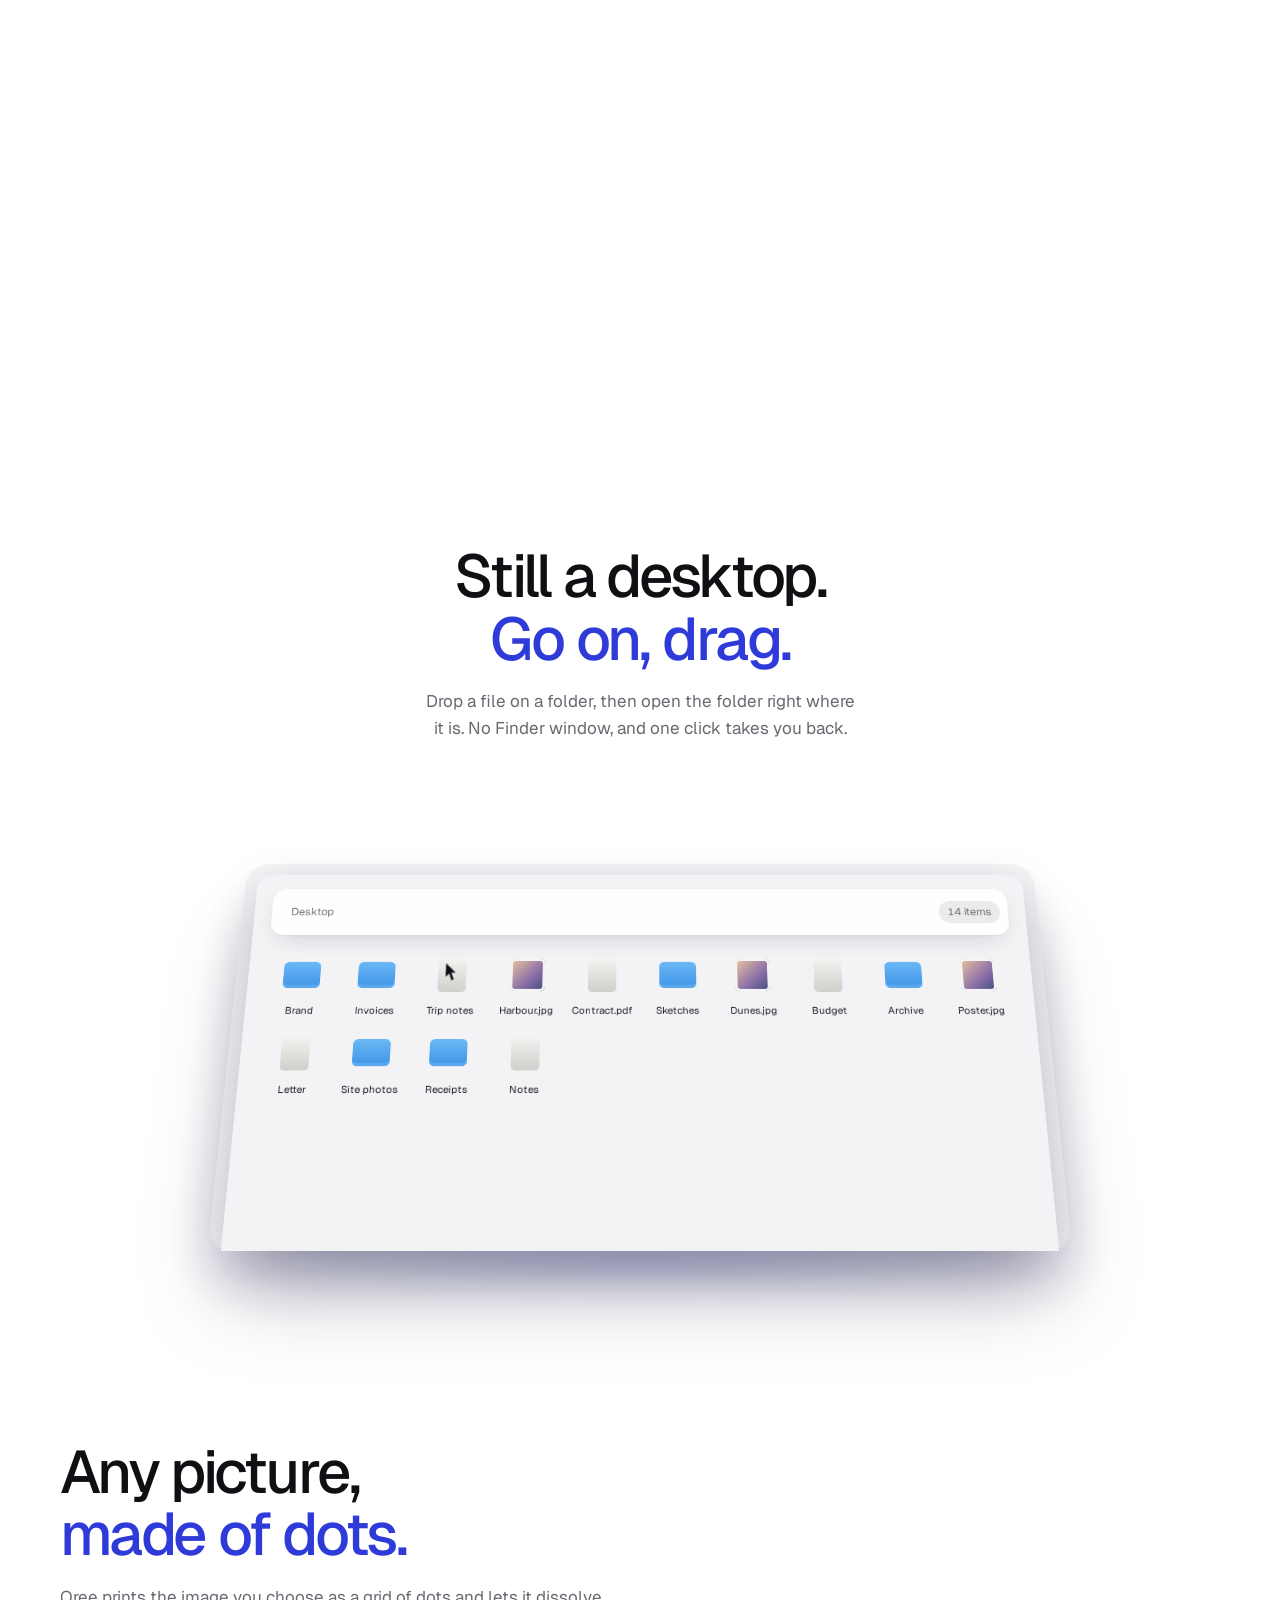
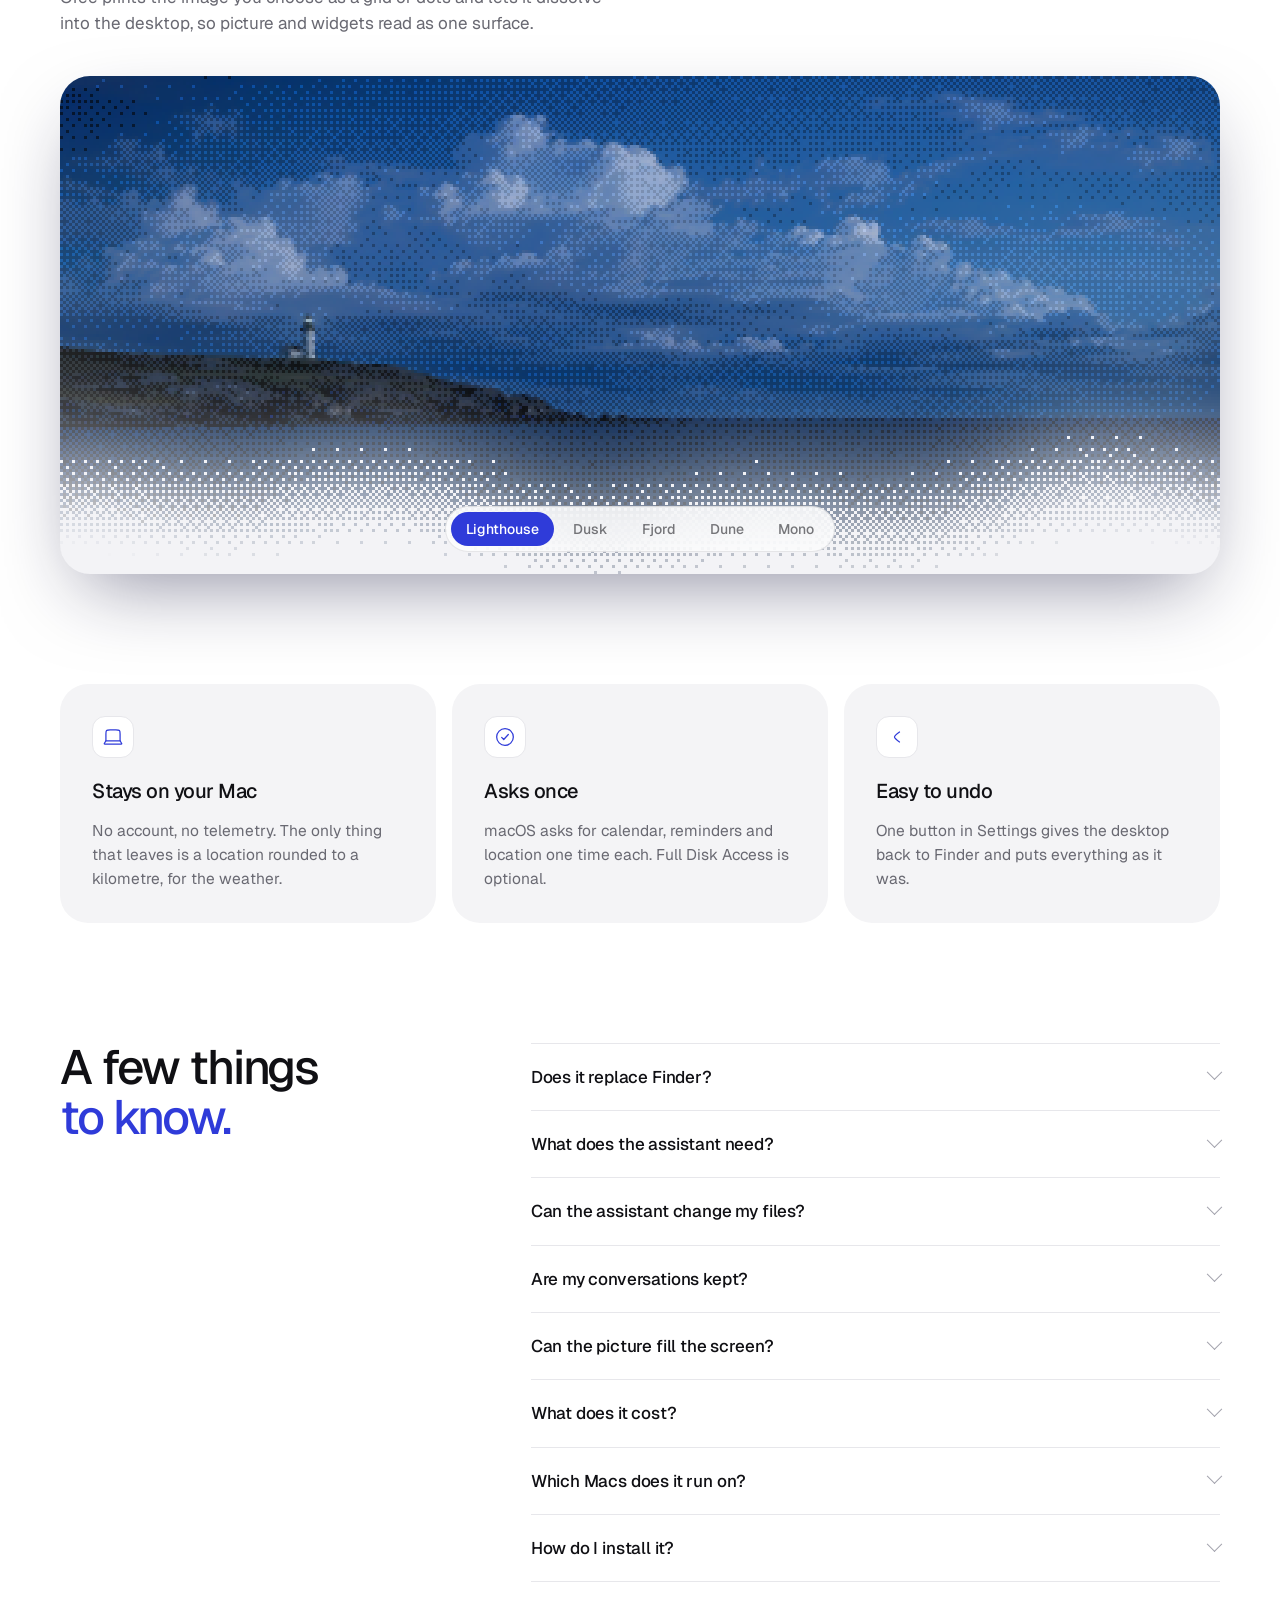
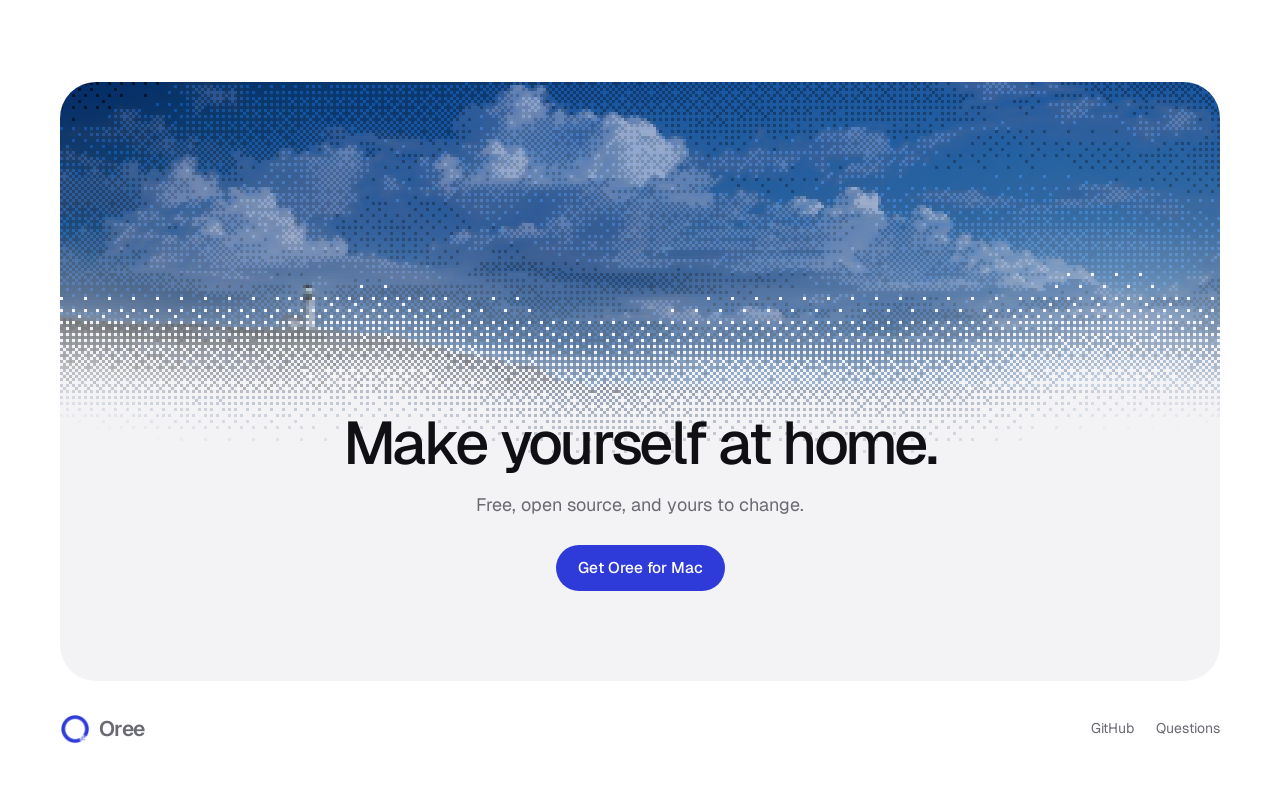
==== commit 70427750: "oree.space: the white mark in the Get Oree pill instead of the app icon Co-Authored-By: Claude Opus " ====
--- a/site/index.html
+++ b/site/index.html
@@ -30,7 +30,7 @@
   <div class="bar">
     <a class="brand" href="#top" aria-label="Oree, to the top"><span class="mark" aria-hidden="true"></span>Oree</a>
     <a class="get" href="https://github.com/barisbuild/oree">
-      <img src="get-icon.png" alt="" width="32" height="32">
+      <img src="mark.png" alt="" width="20" height="20">
       <span>Get Oree</span>
       <svg data-icon="arrowLong"></svg>
     </a>
--- a/site/style.css
+++ b/site/style.css
@@ -56,12 +56,12 @@
 .mark { width: 30px; height: 30px; background: url("mark.png") center / contain no-repeat; }
 /* Across from the name: one quiet pill. */
 .get {
-  display: inline-flex; align-items: center; gap: 7px; height: 40px; margin-left: auto; padding: 0 16px 0 4px;
+  display: inline-flex; align-items: center; gap: 7px; height: 40px; margin-left: auto; padding: 0 16px 0 13px;
   border-radius: 999px; background: var(--blue); color: #fff; font-size: 14.5px; font-weight: 500; letter-spacing: -0.01em;
   transition: background 0.2s, transform 0.2s var(--out);
 }
-/* The app's icon at the left end, round to sit in the pill's own curve. */
-.get img { width: 32px; height: 32px; margin-right: 3px; border-radius: 50%; object-fit: cover; box-shadow: 0 0 0 1px rgb(255 255 255 / 0.35); }
+/* The mark, in white, before the words. */
+.get img { width: 20px; height: 20px; margin-right: 2px; filter: brightness(0) invert(1); }
 .get svg { width: 15px; height: 15px; transition: transform 0.25s var(--out); }
 .get:hover { background: #2530c4; }
 .get:hover svg { transform: translateX(2px); }
@@ -525,8 +525,7 @@
   .bar { gap: 12px; height: 54px; padding: 0 7px 0 16px; }
   .brand { font-size: 19px; }
   .mark { width: 26px; height: 26px; }
-  .get { height: 38px; padding: 0 14px 0 4px; font-size: 14px; }
-  .get img { width: 30px; height: 30px; }
+  .get { height: 38px; padding: 0 14px 0 12px; font-size: 14px; }
   .sw-end { position: static; order: -1; padding: 0 20px; color: var(--ink); opacity: 1; transform: none; visibility: visible; }
   .sw-end-title, .sw-end-line { text-shadow: none; }
   .sw-end-line { color: var(--soft); }
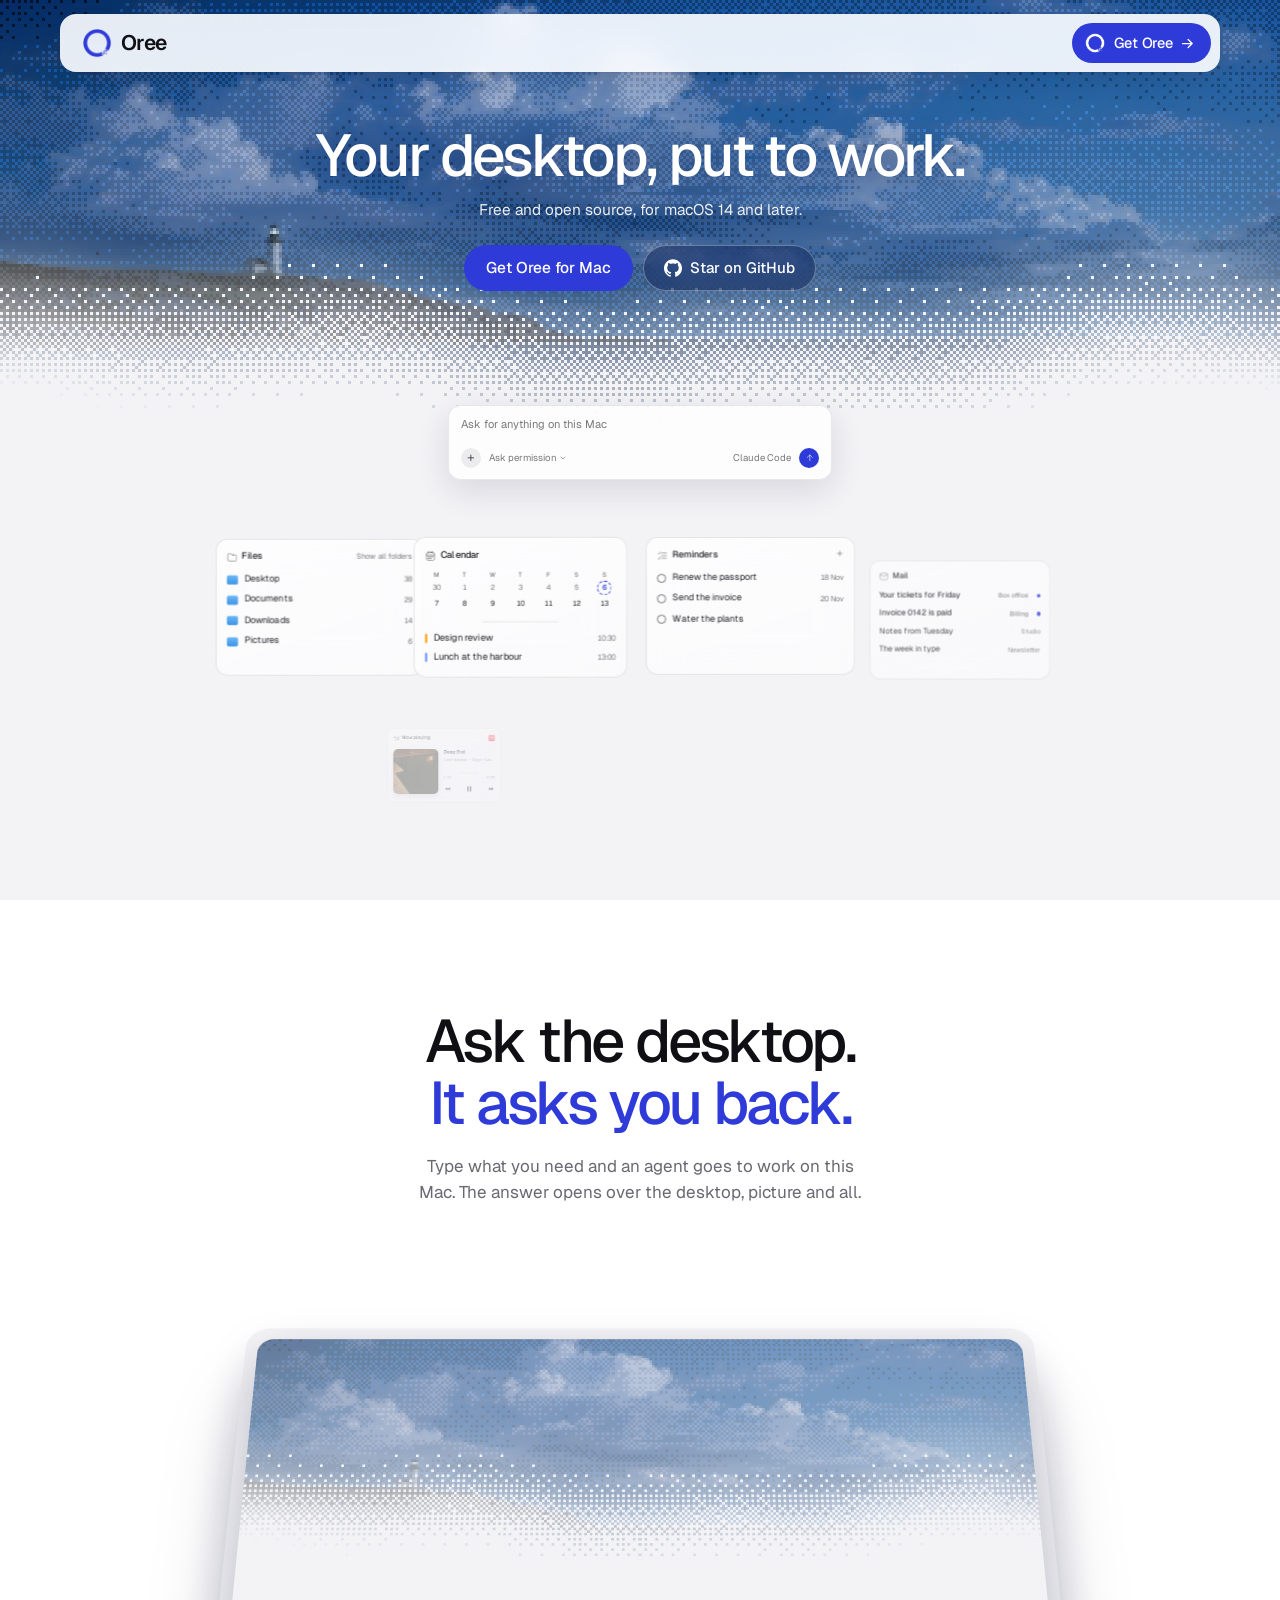
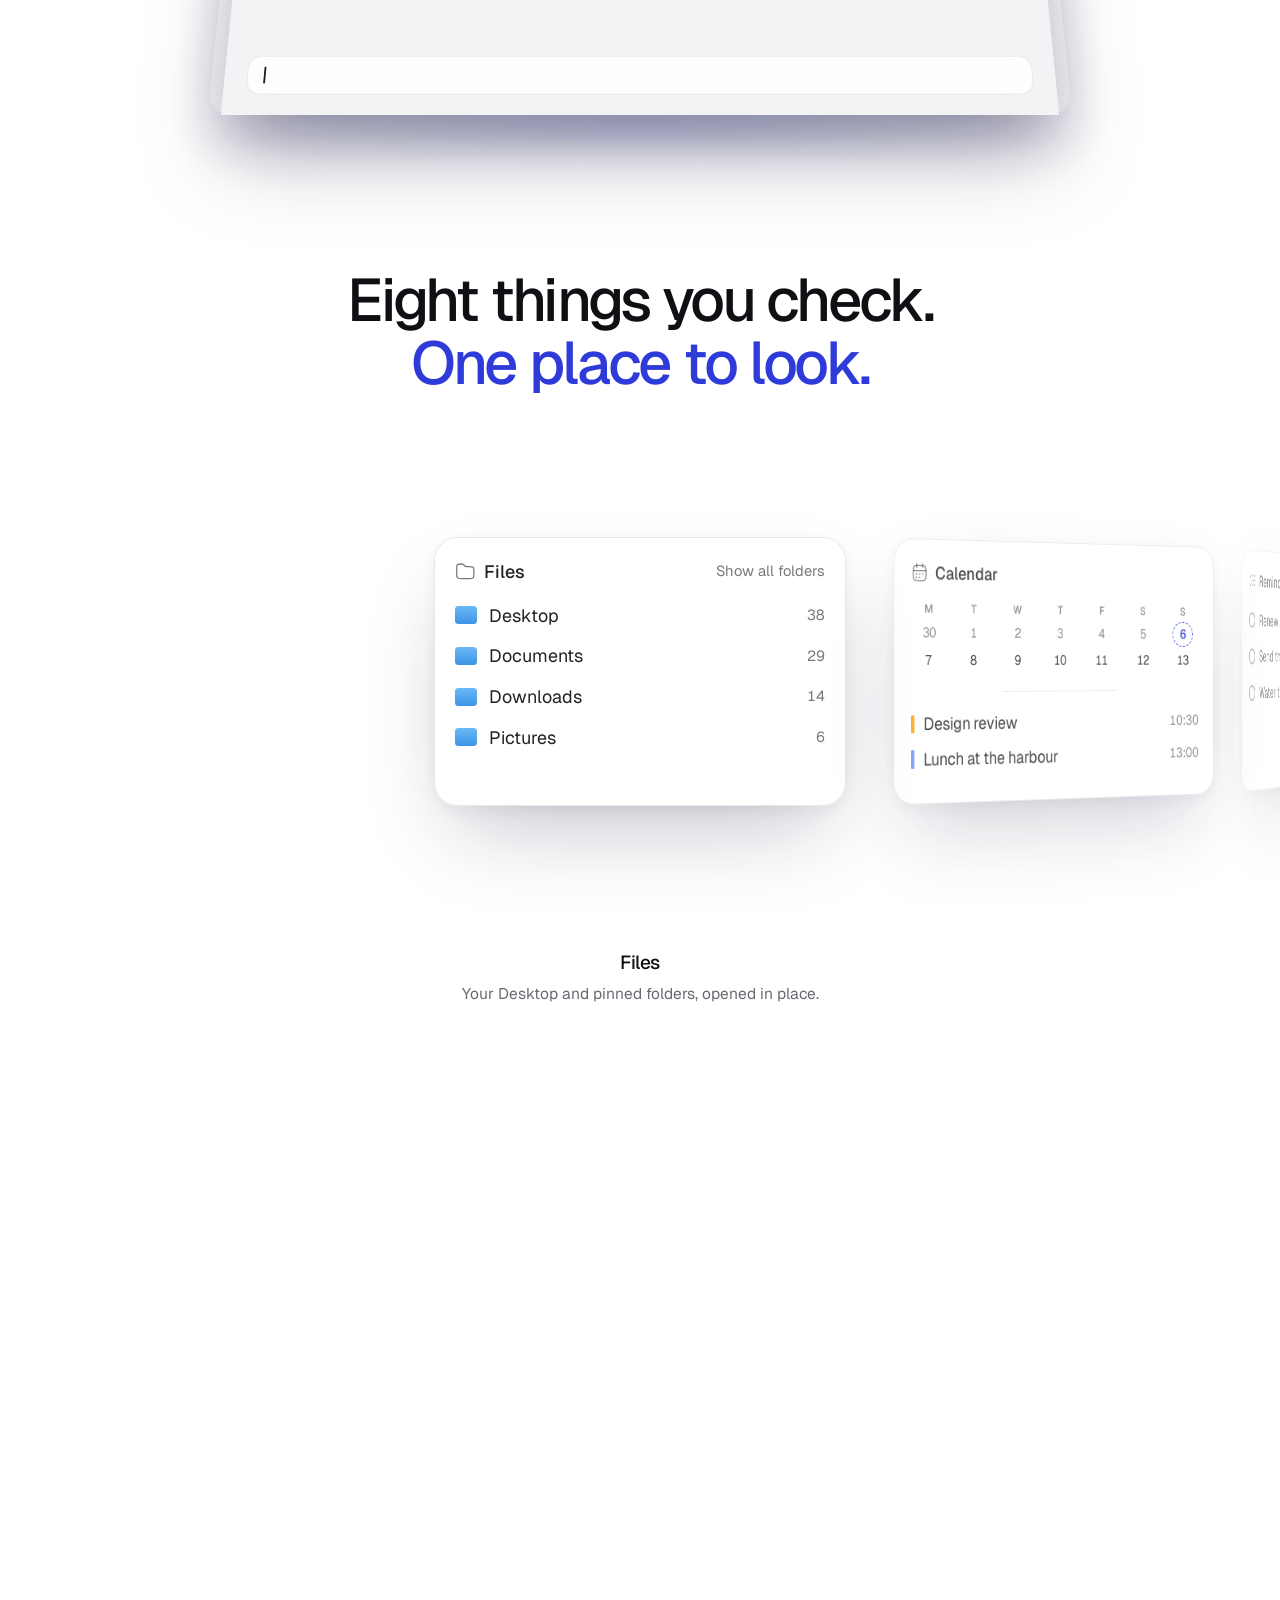
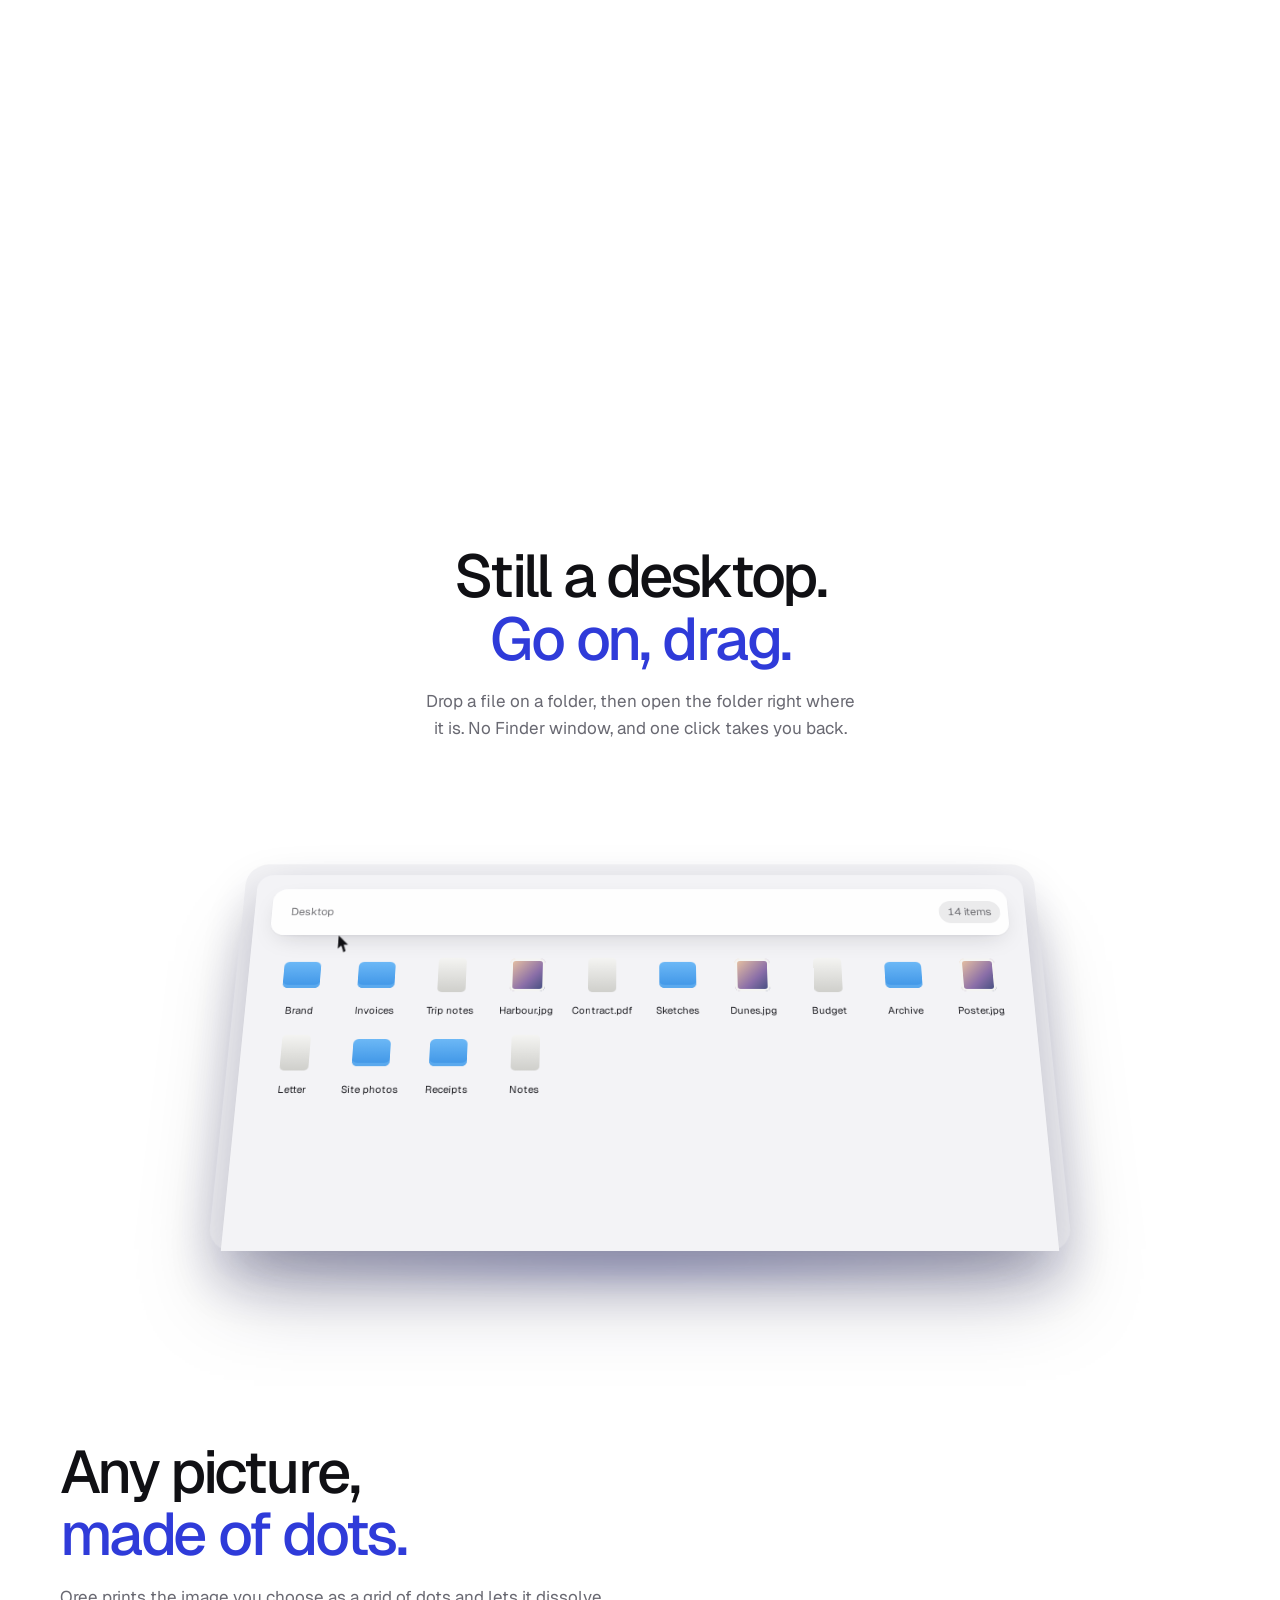
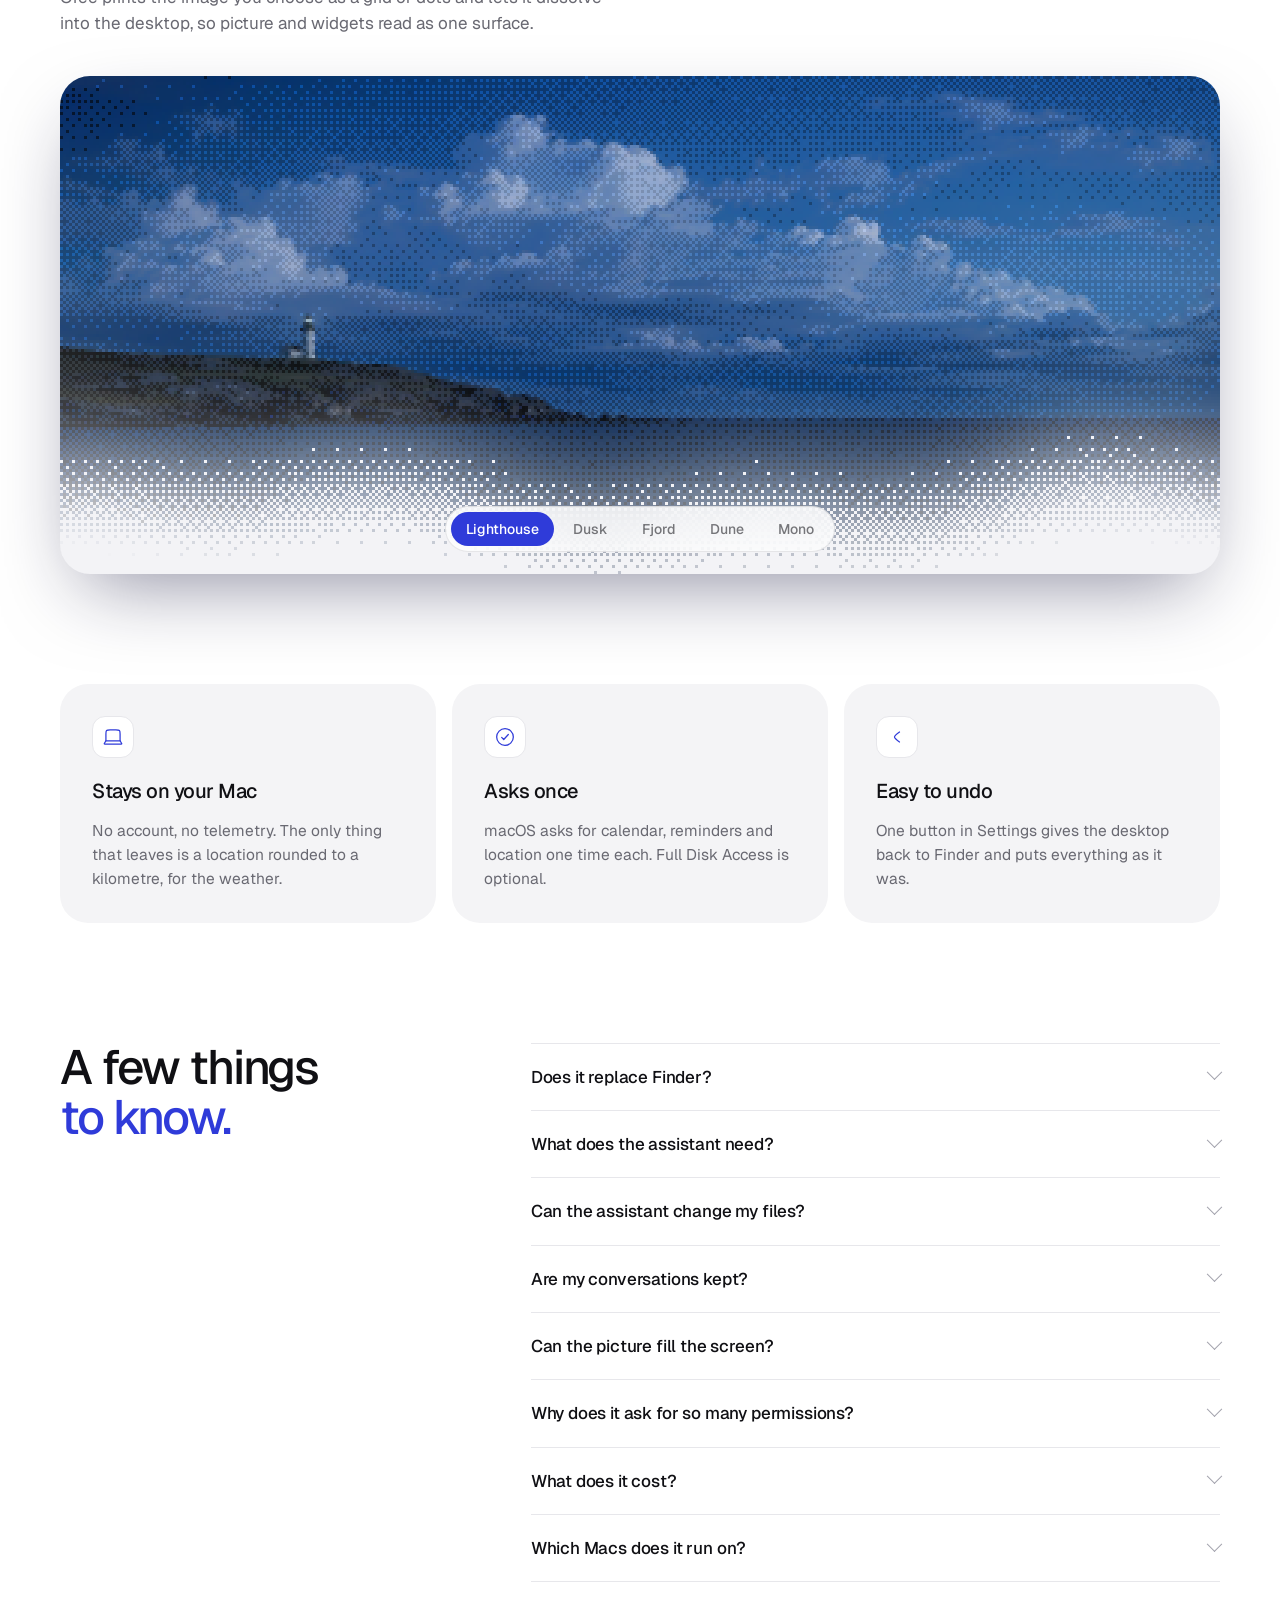
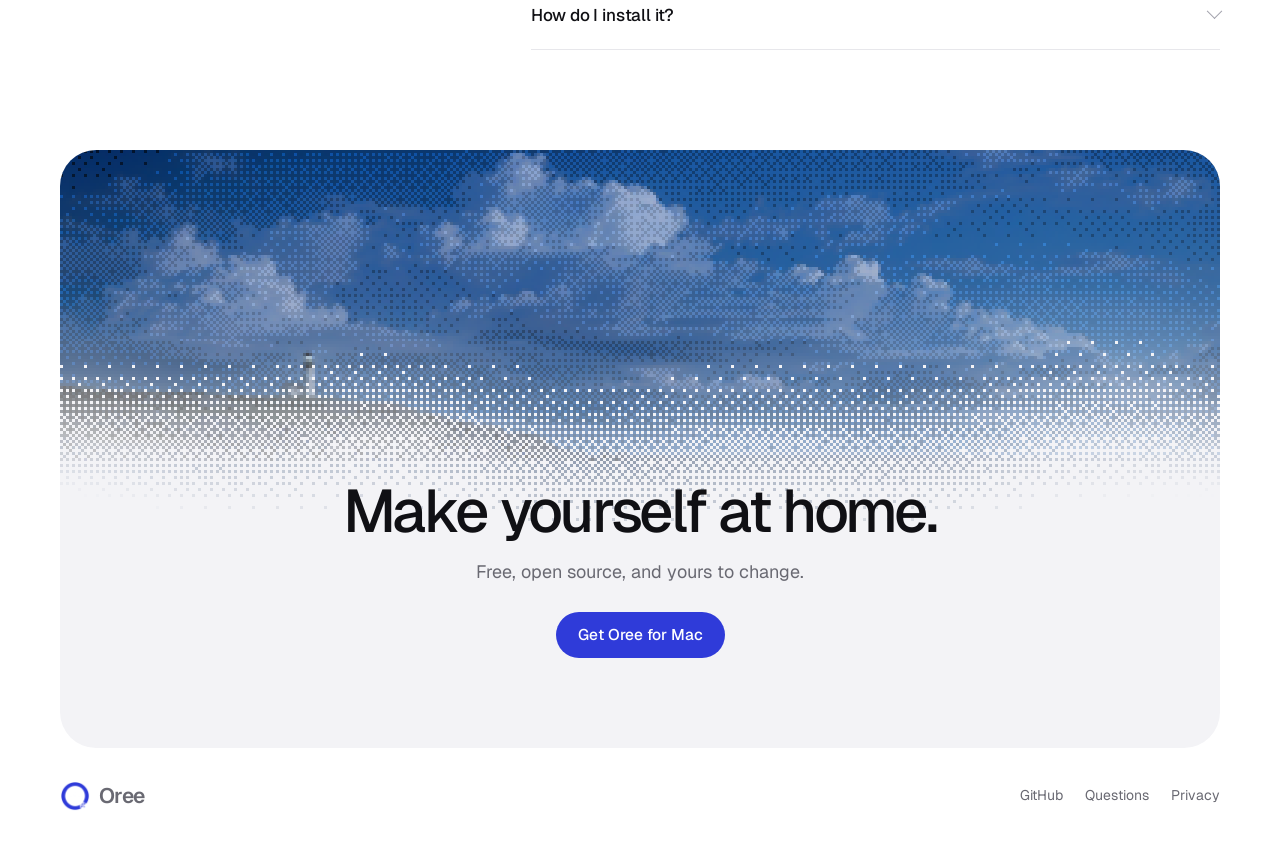
==== commit c370d14d: "oree.space: a privacy page Lists each permission Oree asks macOS for, what it is for and what happen" ====
--- a/site/index.html
+++ b/site/index.html
@@ -157,6 +157,7 @@
       <details><summary>Can the assistant change my files?</summary><p>Yes, and it asks first. Oree shows you each change with Allow and Don't allow before it is made. If you would rather it did not ask, Bypass permissions lets it act on its own, once you have accepted the risk.</p></details>
       <details><summary>Are my conversations kept?</summary><p>Yes, on your Mac, in Oree's own folder. They come back when Oree starts again, and the agent picks each one up where it left off.</p></details>
       <details><summary>Can the picture fill the screen?</summary><p>Yes. In Settings, choose Full screen and the picture runs to every edge, with the widgets as glass over it. At the top, it fades into the desktop instead.</p></details>
+      <details><summary>Why does it ask for so many permissions?</summary><p>Each one feeds a widget: Calendars and Reminders for theirs, Location for the weather, your folders for the files. macOS asks once for each, every one is optional, and nothing you allow leaves your Mac. The <a href="privacy.html">privacy page</a> lists them all.</p></details>
       <details><summary>What does it cost?</summary><p>Nothing. Oree is open source under the MIT licence. The assistant uses your own Claude plan.</p></details>
       <details><summary>Which Macs does it run on?</summary><p>macOS 14 or later. The glass surfaces need macOS 26; earlier versions get a frosted material instead.</p></details>
       <details><summary>How do I install it?</summary><p>For now you build it from source with one command, <code>./run.sh</code>. Xcode's command line tools are enough.</p></details>
@@ -173,7 +174,7 @@
 
 <footer>
   <span class="brand"><span class="mark" aria-hidden="true"></span>Oree</span>
-  <nav aria-label="Footer"><a href="https://github.com/barisbuild/oree">GitHub</a><a href="#questions">Questions</a></nav>
+  <nav aria-label="Footer"><a href="https://github.com/barisbuild/oree">GitHub</a><a href="#questions">Questions</a><a href="privacy.html">Privacy</a></nav>
 </footer>
 
 <script type="module" src="app.js"></script>
--- a/site/style.css
+++ b/site/style.css
@@ -578,3 +578,22 @@
   .tilt-stage { --tilt: 0 !important; }
   .tilt-notes li { animation: none; }
 }
+
+/* ---- The privacy page */
+
+.legal-page { background: var(--bg); }
+.legal { width: min(720px, 100vw - 40px); margin: 0 auto; padding: 140px 0 60px; font-size: 16.5px; line-height: 1.65; }
+.legal h1 { font-size: clamp(40px, 6vw, 60px); letter-spacing: -0.04em; line-height: 1; }
+.legal .lead { margin-top: 20px; font-size: 19px; color: var(--ink); }
+.legal .updated { margin-top: 10px; font-size: 14px; color: var(--soft); }
+.legal h2 { margin-top: 48px; font-size: 24px; letter-spacing: -0.025em; }
+.legal p, .legal ul, .legal table { margin-top: 14px; color: var(--soft); }
+.legal ul { display: grid; gap: 8px; padding-left: 20px; list-style: disc; }
+.legal strong { color: var(--ink); font-weight: 600; }
+.legal a { color: var(--blue); text-decoration: underline; text-underline-offset: 3px; }
+.legal code { font: 0.9em var(--mono); color: var(--ink); }
+.legal table { width: 100%; border-collapse: collapse; font-size: 15px; }
+.legal th { padding: 10px 12px 10px 0; text-align: left; font-weight: 600; color: var(--ink); border-bottom: 1px solid var(--line); }
+.legal td { padding: 12px 12px 12px 0; vertical-align: top; border-bottom: 1px solid var(--line); }
+.legal td:first-child { color: var(--ink); font-weight: 500; white-space: nowrap; }
+@media (max-width: 640px) { .legal td:first-child { white-space: normal; } .legal table { font-size: 14px; } }
